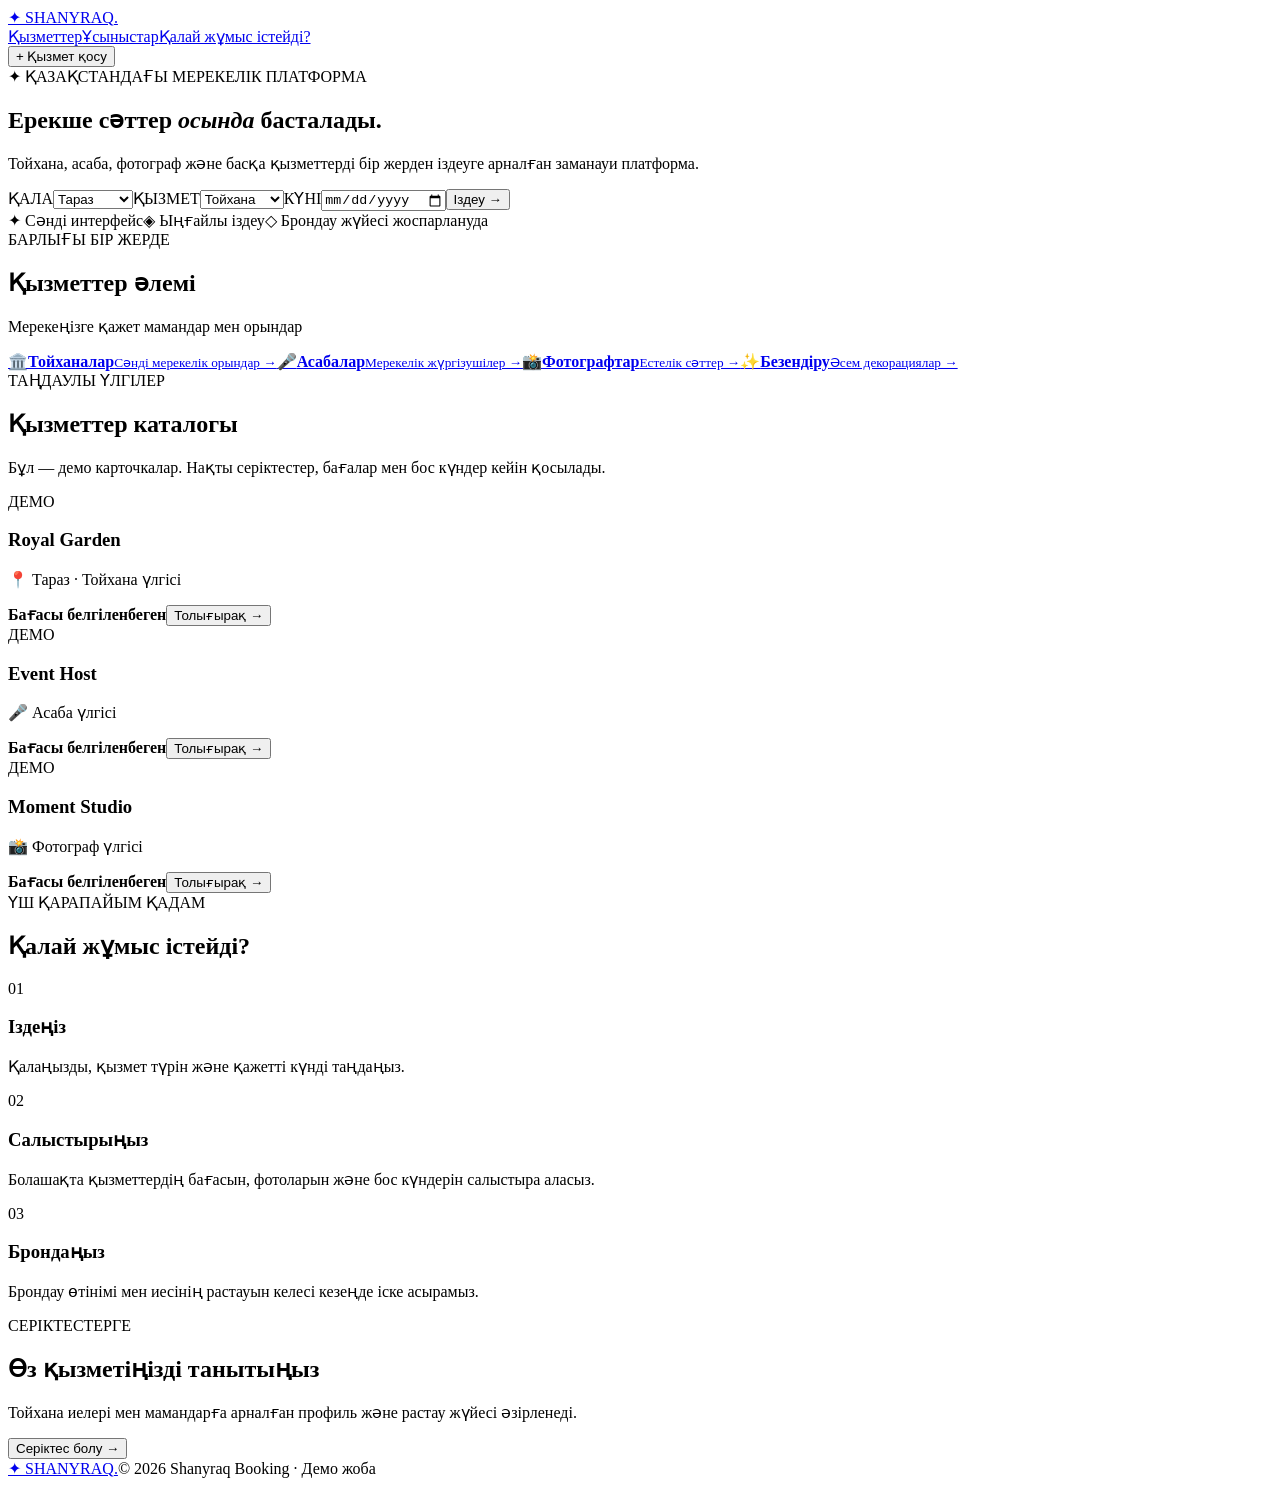
==== index.html @ 1ce8c76e "Create index.html for Shanyraq Booking platform Initial HTML structure for Shanyraq Booking platform" ====
<!DOCTYPE html>
<html lang="kk">
<head>
<meta charset="UTF-8"><meta name="viewport" content="width=device-width,initial-scale=1">
<meta name="description" content="Shanyraq Booking — тойханалар мен мерекелік қызметтер платформасының демо нұсқасы">
<title>Shanyraq Booking — Ерекше сәттер осында</title>
<link rel="stylesheet" href="style.css">
</head>
<body>
<header><div class="wrap nav"><a class="brand" href="#home">✦ SHANYRAQ<span>.</span></a><nav><a href="#categories">Қызметтер</a><a href="#listings">Ұсыныстар</a><a href="#how">Қалай жұмыс істейді?</a></nav><button class="btn btn-gold" id="partnerTop">+ Қызмет қосу</button></div></header>
<main>
<section class="hero" id="home"><div class="wrap hero-inner"><div class="eyebrow">✦ ҚАЗАҚСТАНДАҒЫ МЕРЕКЕЛІК ПЛАТФОРМА</div><h1>Ерекше сәттер <em>осында</em> басталады.</h1><p>Тойхана, асаба, фотограф және басқа қызметтерді бір жерден іздеуге арналған заманауи платформа.</p><form id="searchForm" class="search"><label>ҚАЛА<select id="city"><option>Тараз</option><option>Алматы</option><option>Астана</option><option>Шымкент</option></select></label><label>ҚЫЗМЕТ<select id="type"><option>Тойхана</option><option>Асаба</option><option>Фотограф</option><option>Безендіру</option></select></label><label>КҮНІ<input id="date" type="date" required></label><button class="btn btn-gold" type="submit">Іздеу →</button></form><div id="searchResult" class="notice" role="status" aria-live="polite" hidden></div><div class="hero-meta"><span>✦ Сәнді интерфейс</span><span>◈ Ыңғайлы іздеу</span><span>◇ Брондау жүйесі жоспарлануда</span></div></div></section>
<section class="section wrap" id="categories"><div class="eyebrow dark">БАРЛЫҒЫ БІР ЖЕРДЕ</div><h2>Қызметтер әлемі</h2><p class="sub">Мерекеңізге қажет мамандар мен орындар</p><div class="categories"><a class="category cat1" href="#listings"><span>🏛️<strong>Тойханалар</strong><small>Сәнді мерекелік орындар →</small></span></a><a class="category cat2" href="#listings"><span>🎤<strong>Асабалар</strong><small>Мерекелік жүргізушілер →</small></span></a><a class="category cat3" href="#listings"><span>📸<strong>Фотографтар</strong><small>Естелік сәттер →</small></span></a><a class="category cat4" href="#listings"><span>✨<strong>Безендіру</strong><small>Әсем декорациялар →</small></span></a></div></section>
<section class="section dark-section" id="listings"><div class="wrap"><div class="eyebrow">ТАҢДАУЛЫ ҮЛГІЛЕР</div><h2>Қызметтер каталогы</h2><p class="sub light">Бұл — демо карточкалар. Нақты серіктестер, бағалар мен бос күндер кейін қосылады.</p><div class="cards"><article class="card"><div class="card-photo photo1"><span class="tag">ДЕМО</span></div><div class="card-body"><h3>Royal Garden</h3><p>📍 Тараз · Тойхана үлгісі</p><div class="card-bottom"><b>Бағасы белгіленбеген</b><button class="btn btn-dark demo">Толығырақ →</button></div></div></article><article class="card"><div class="card-photo photo2"><span class="tag">ДЕМО</span></div><div class="card-body"><h3>Event Host</h3><p>🎤 Асаба үлгісі</p><div class="card-bottom"><b>Бағасы белгіленбеген</b><button class="btn btn-dark demo">Толығырақ →</button></div></div></article><article class="card"><div class="card-photo photo3"><span class="tag">ДЕМО</span></div><div class="card-body"><h3>Moment Studio</h3><p>📸 Фотограф үлгісі</p><div class="card-bottom"><b>Бағасы белгіленбеген</b><button class="btn btn-dark demo">Толығырақ →</button></div></div></article></div></div></section>
<section class="section wrap" id="how"><div class="eyebrow dark">ҮШ ҚАРАПАЙЫМ ҚАДАМ</div><h2>Қалай жұмыс істейді?</h2><div class="steps"><article><span>01</span><h3>Іздеңіз</h3><p>Қалаңызды, қызмет түрін және қажетті күнді таңдаңыз.</p></article><article><span>02</span><h3>Салыстырыңыз</h3><p>Болашақта қызметтердің бағасын, фотоларын және бос күндерін салыстыра аласыз.</p></article><article><span>03</span><h3>Брондаңыз</h3><p>Брондау өтінімі мен иесінің растауын келесі кезеңде іске асырамыз.</p></article></div></section>
<section class="wrap section"><div class="cta"><div><div class="eyebrow">СЕРІКТЕСТЕРГЕ</div><h2>Өз қызметіңізді танытыңыз</h2><p>Тойхана иелері мен мамандарға арналған профиль және растау жүйесі әзірленеді.</p></div><button class="btn btn-gold" id="partnerBottom">Серіктес болу →</button></div></section>
</main><footer><div class="wrap foot"><a class="brand" href="#home">✦ SHANYRAQ<span>.</span></a><span>© 2026 Shanyraq Booking · Демо жоба</span></div></footer>
<script src="script.js"></script>
</body></html>
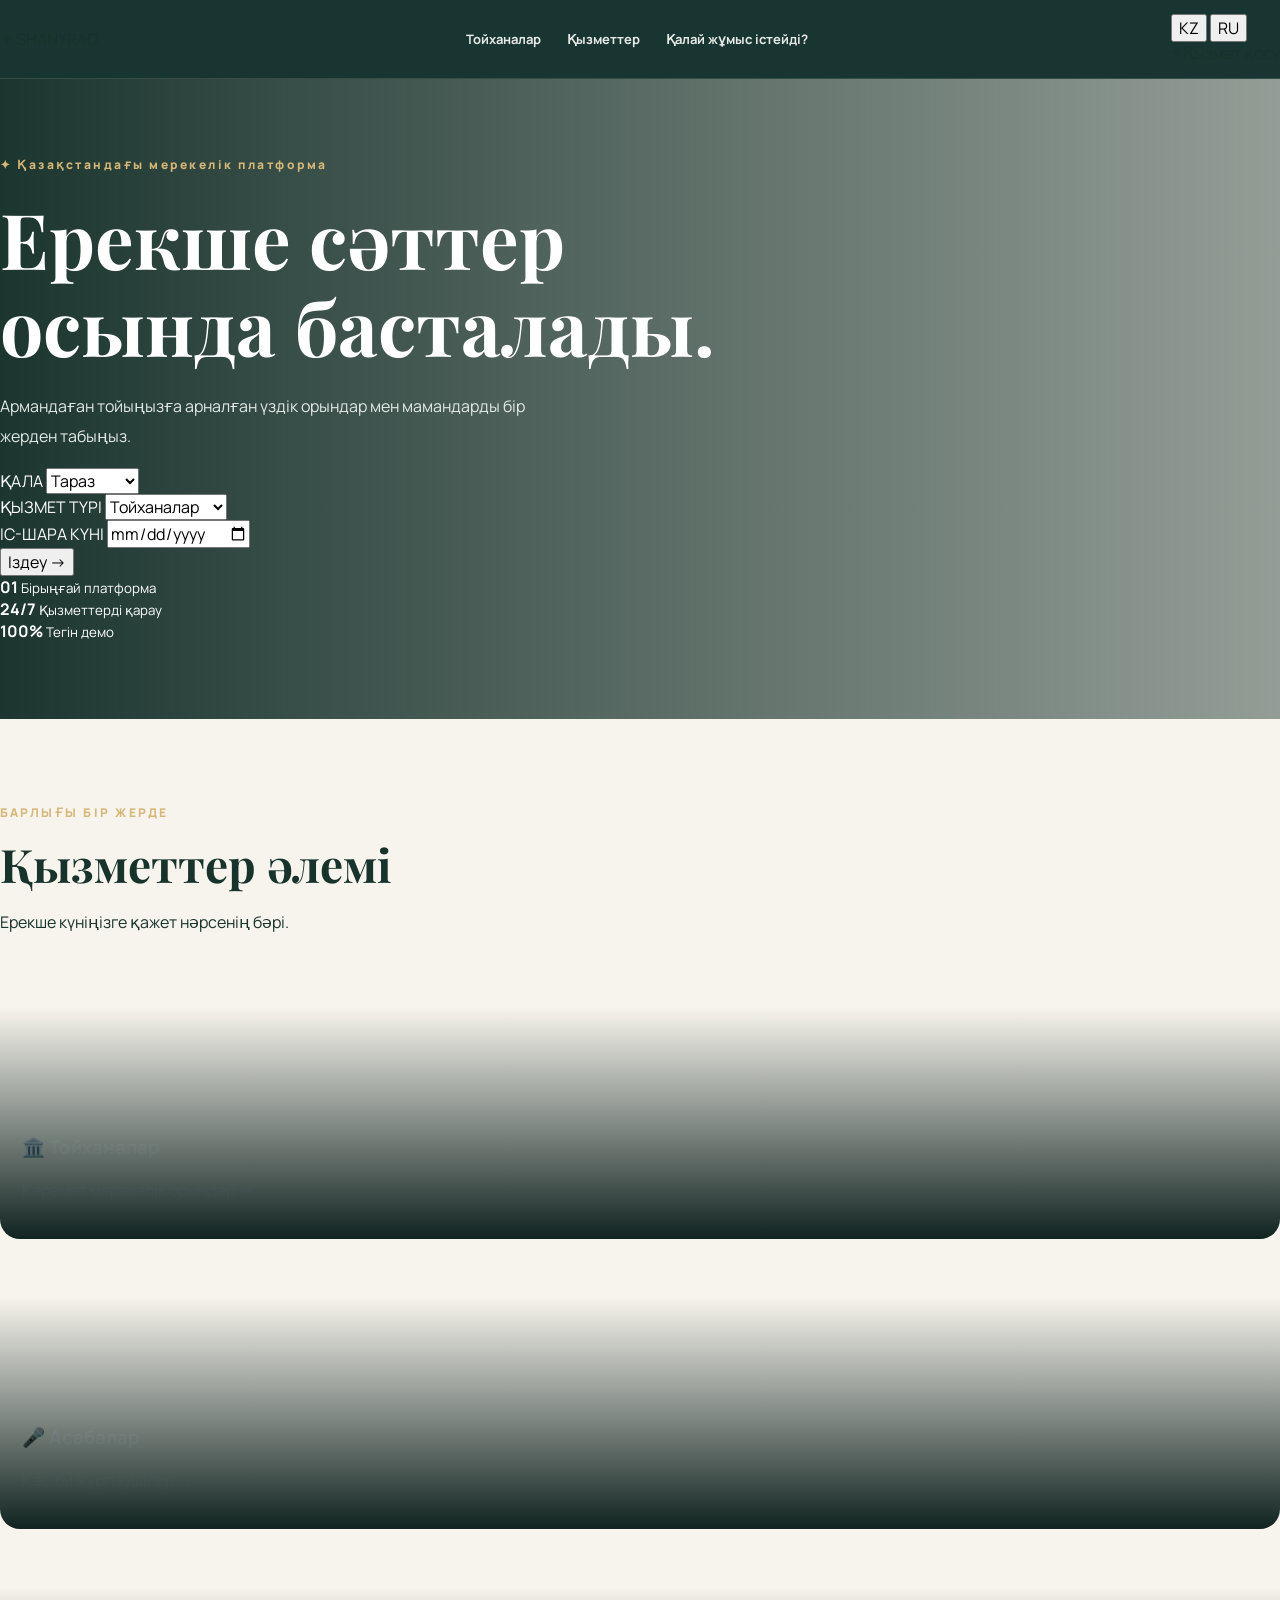
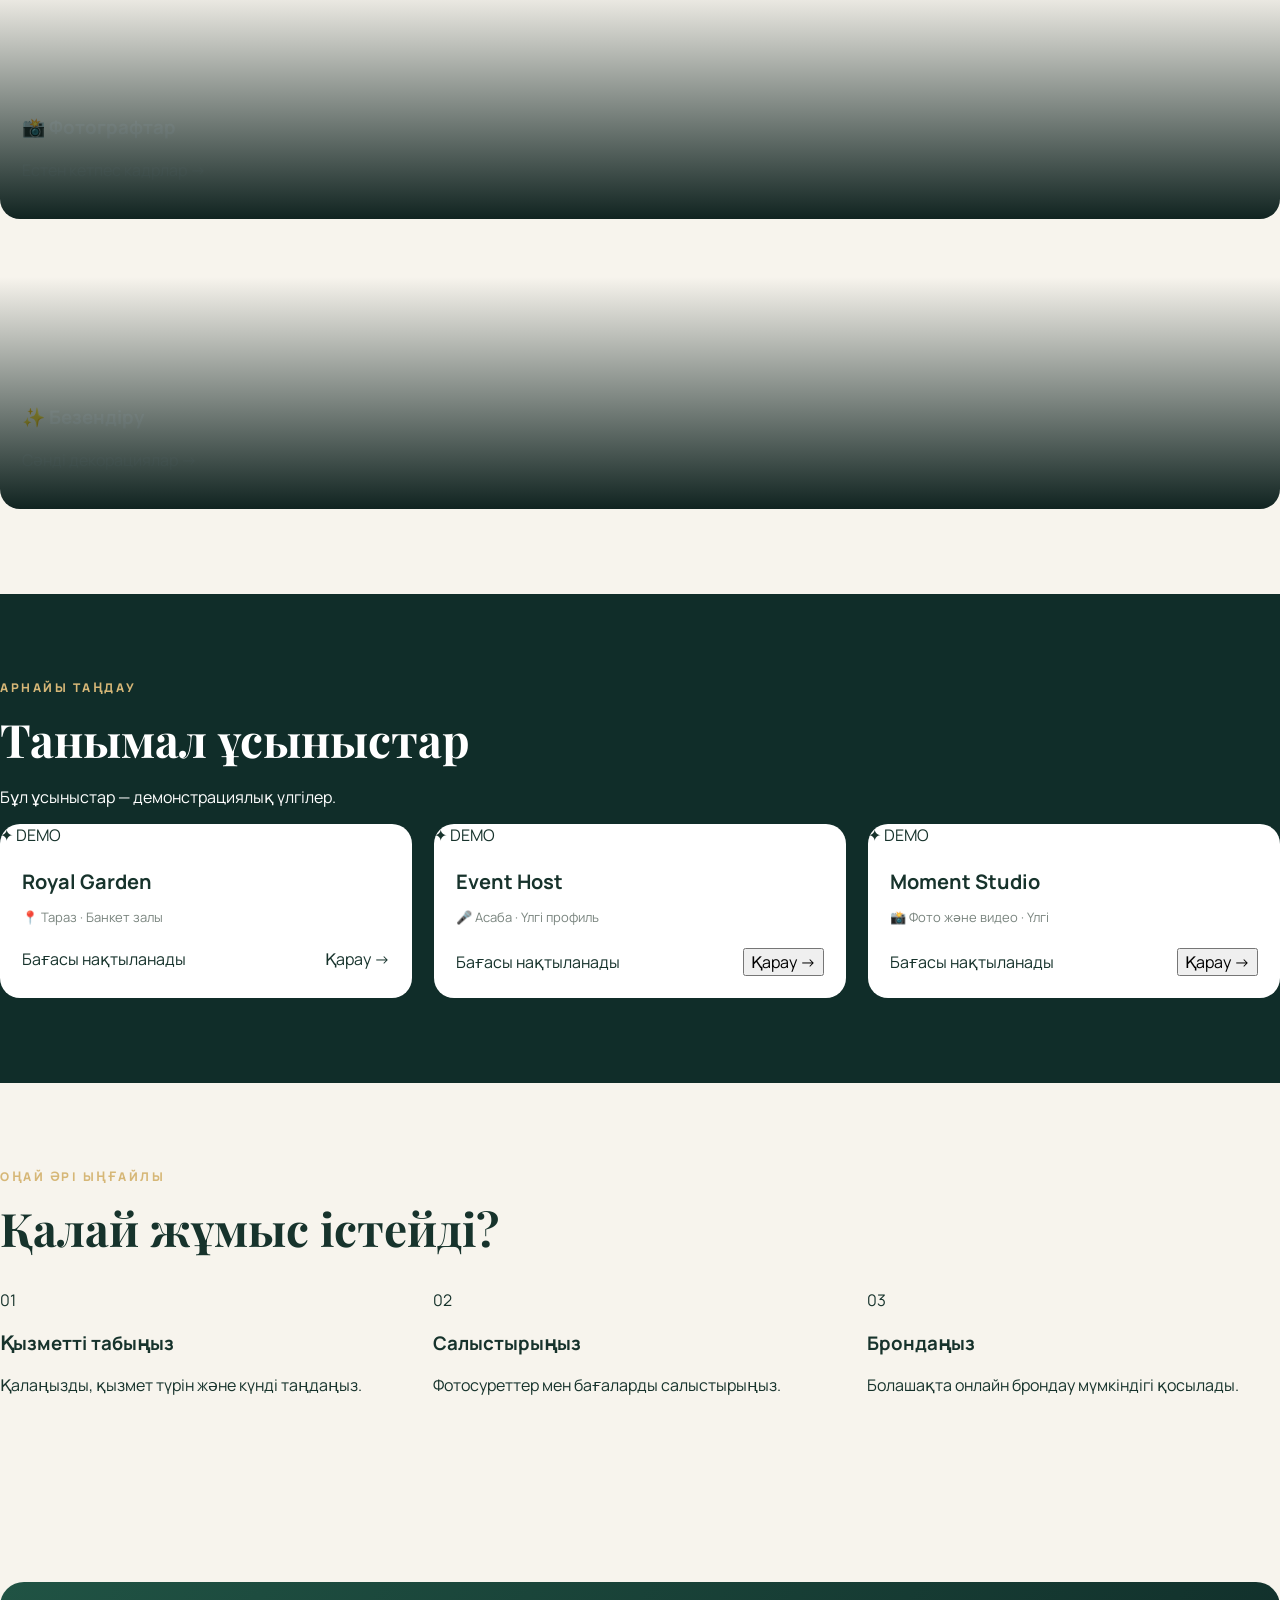
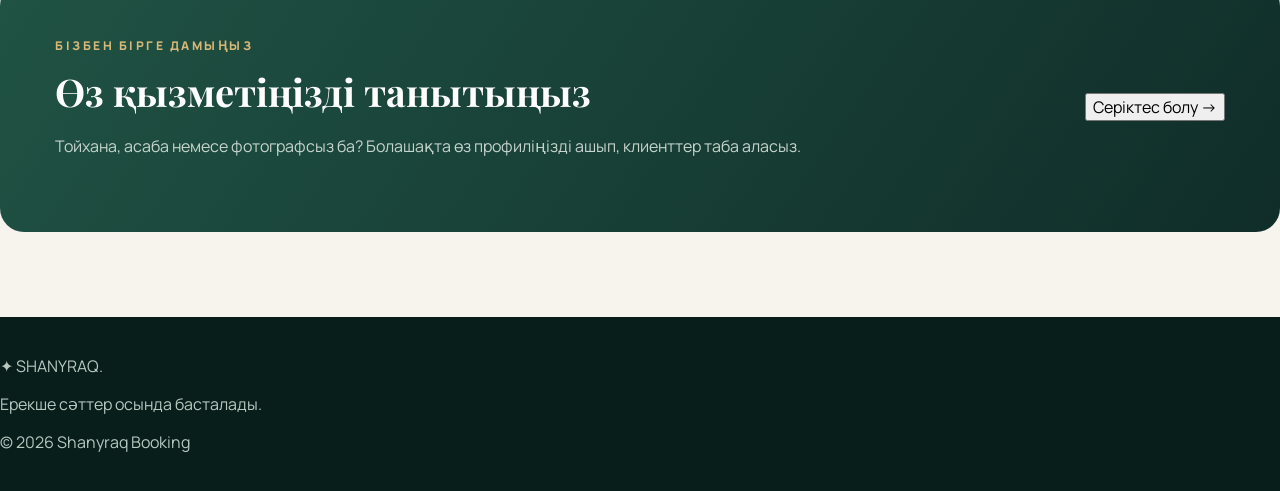
==== commit de67b662: "Revise index.html for improved layout and content Updated the HTML structure and content for the Sha" ====
--- a/index.html
+++ b/index.html
@@ -1,19 +1,381 @@
+
 <!DOCTYPE html>
 <html lang="kk">
 <head>
-<meta charset="UTF-8"><meta name="viewport" content="width=device-width,initial-scale=1">
-<meta name="description" content="Shanyraq Booking — тойханалар мен мерекелік қызметтер платформасының демо нұсқасы">
-<title>Shanyraq Booking — Ерекше сәттер осында</title>
-<link rel="stylesheet" href="style.css">
+  <meta charset="UTF-8">
+  <meta name="viewport"
+        content="width=device-width, initial-scale=1.0">
+
+  <title>Shanyraq Booking — Premium Events</title>
+
+  <link rel="preconnect"
+        href="https://fonts.googleapis.com">
+
+  <link href="https://fonts.googleapis.com/css2?family=Manrope:wght@400;500;600;700;800&family=Playfair+Display:wght@500;600;700&display=swap"
+        rel="stylesheet">
+
+  <link rel="stylesheet" href="style.css">
 </head>
+
 <body>
-<header><div class="wrap nav"><a class="brand" href="#home">✦ SHANYRAQ<span>.</span></a><nav><a href="#categories">Қызметтер</a><a href="#listings">Ұсыныстар</a><a href="#how">Қалай жұмыс істейді?</a></nav><button class="btn btn-gold" id="partnerTop">+ Қызмет қосу</button></div></header>
+
+<header class="header">
+  <div class="container nav">
+
+    <a href="index.html" class="logo">
+      ✦ SHANYRAQ<span>.</span>
+    </a>
+
+    <nav class="navigation">
+      <a href="venues.html" data-i18n="navVenues">
+        Тойханалар
+      </a>
+      <a href="#services" data-i18n="navServices">
+        Қызметтер
+      </a>
+      <a href="#how" data-i18n="navHow">
+        Қалай жұмыс істейді?
+      </a>
+    </nav>
+
+    <div class="nav-actions">
+      <div class="language-switch">
+        <button id="langKk" class="lang active"
+                type="button">KZ</button>
+        <button id="langRu" class="lang"
+                type="button">RU</button>
+      </div>
+
+      <a href="#partner" class="partner-btn"
+         data-i18n="addService">
+        + Қызмет қосу
+      </a>
+    </div>
+
+  </div>
+</header>
+
 <main>
-<section class="hero" id="home"><div class="wrap hero-inner"><div class="eyebrow">✦ ҚАЗАҚСТАНДАҒЫ МЕРЕКЕЛІК ПЛАТФОРМА</div><h1>Ерекше сәттер <em>осында</em> басталады.</h1><p>Тойхана, асаба, фотограф және басқа қызметтерді бір жерден іздеуге арналған заманауи платформа.</p><form id="searchForm" class="search"><label>ҚАЛА<select id="city"><option>Тараз</option><option>Алматы</option><option>Астана</option><option>Шымкент</option></select></label><label>ҚЫЗМЕТ<select id="type"><option>Тойхана</option><option>Асаба</option><option>Фотограф</option><option>Безендіру</option></select></label><label>КҮНІ<input id="date" type="date" required></label><button class="btn btn-gold" type="submit">Іздеу →</button></form><div id="searchResult" class="notice" role="status" aria-live="polite" hidden></div><div class="hero-meta"><span>✦ Сәнді интерфейс</span><span>◈ Ыңғайлы іздеу</span><span>◇ Брондау жүйесі жоспарлануда</span></div></div></section>
-<section class="section wrap" id="categories"><div class="eyebrow dark">БАРЛЫҒЫ БІР ЖЕРДЕ</div><h2>Қызметтер әлемі</h2><p class="sub">Мерекеңізге қажет мамандар мен орындар</p><div class="categories"><a class="category cat1" href="#listings"><span>🏛️<strong>Тойханалар</strong><small>Сәнді мерекелік орындар →</small></span></a><a class="category cat2" href="#listings"><span>🎤<strong>Асабалар</strong><small>Мерекелік жүргізушілер →</small></span></a><a class="category cat3" href="#listings"><span>📸<strong>Фотографтар</strong><small>Естелік сәттер →</small></span></a><a class="category cat4" href="#listings"><span>✨<strong>Безендіру</strong><small>Әсем декорациялар →</small></span></a></div></section>
-<section class="section dark-section" id="listings"><div class="wrap"><div class="eyebrow">ТАҢДАУЛЫ ҮЛГІЛЕР</div><h2>Қызметтер каталогы</h2><p class="sub light">Бұл — демо карточкалар. Нақты серіктестер, бағалар мен бос күндер кейін қосылады.</p><div class="cards"><article class="card"><div class="card-photo photo1"><span class="tag">ДЕМО</span></div><div class="card-body"><h3>Royal Garden</h3><p>📍 Тараз · Тойхана үлгісі</p><div class="card-bottom"><b>Бағасы белгіленбеген</b><button class="btn btn-dark demo">Толығырақ →</button></div></div></article><article class="card"><div class="card-photo photo2"><span class="tag">ДЕМО</span></div><div class="card-body"><h3>Event Host</h3><p>🎤 Асаба үлгісі</p><div class="card-bottom"><b>Бағасы белгіленбеген</b><button class="btn btn-dark demo">Толығырақ →</button></div></div></article><article class="card"><div class="card-photo photo3"><span class="tag">ДЕМО</span></div><div class="card-body"><h3>Moment Studio</h3><p>📸 Фотограф үлгісі</p><div class="card-bottom"><b>Бағасы белгіленбеген</b><button class="btn btn-dark demo">Толығырақ →</button></div></div></article></div></div></section>
-<section class="section wrap" id="how"><div class="eyebrow dark">ҮШ ҚАРАПАЙЫМ ҚАДАМ</div><h2>Қалай жұмыс істейді?</h2><div class="steps"><article><span>01</span><h3>Іздеңіз</h3><p>Қалаңызды, қызмет түрін және қажетті күнді таңдаңыз.</p></article><article><span>02</span><h3>Салыстырыңыз</h3><p>Болашақта қызметтердің бағасын, фотоларын және бос күндерін салыстыра аласыз.</p></article><article><span>03</span><h3>Брондаңыз</h3><p>Брондау өтінімі мен иесінің растауын келесі кезеңде іске асырамыз.</p></article></div></section>
-<section class="wrap section"><div class="cta"><div><div class="eyebrow">СЕРІКТЕСТЕРГЕ</div><h2>Өз қызметіңізді танытыңыз</h2><p>Тойхана иелері мен мамандарға арналған профиль және растау жүйесі әзірленеді.</p></div><button class="btn btn-gold" id="partnerBottom">Серіктес болу →</button></div></section>
-</main><footer><div class="wrap foot"><a class="brand" href="#home">✦ SHANYRAQ<span>.</span></a><span>© 2026 Shanyraq Booking · Демо жоба</span></div></footer>
+
+<section class="hero">
+  <div class="container hero-content">
+
+    <div class="eyebrow" data-i18n="eyebrow">
+      ✦ Қазақстандағы мерекелік платформа
+    </div>
+
+    <h1 data-i18n="heroTitle">
+      Ерекше сәттер осында басталады.
+    </h1>
+
+    <p data-i18n="heroText">
+      Армандаған тойыңызға арналған
+      үздік орындар мен мамандарды
+      бір жерден табыңыз.
+    </p>
+
+    <form id="searchForm" class="search-box">
+
+      <div class="search-field">
+        <label data-i18n="cityLabel">ҚАЛА</label>
+        <select id="city">
+          <option value="Тараз">Тараз</option>
+          <option value="Алматы">Алматы</option>
+          <option value="Астана">Астана</option>
+          <option value="Шымкент">Шымкент</option>
+        </select>
+      </div>
+
+      <div class="search-field">
+        <label data-i18n="serviceLabel">
+          ҚЫЗМЕТ ТҮРІ
+        </label>
+        <select id="service">
+          <option value="venues" data-i18n="venues">
+            Тойханалар
+          </option>
+          <option value="hosts" data-i18n="hosts">
+            Асабалар
+          </option>
+          <option value="photo" data-i18n="photo">
+            Фотографтар
+          </option>
+          <option value="decor" data-i18n="decor">
+            Безендіру
+          </option>
+        </select>
+      </div>
+
+      <div class="search-field">
+        <label data-i18n="dateLabel">
+          ІС-ШАРА КҮНІ
+        </label>
+        <input id="date" type="date">
+      </div>
+
+      <button class="gold-btn" type="submit"
+              data-i18n="search">
+        Іздеу →
+      </button>
+
+    </form>
+
+    <div class="stats">
+      <div class="stat">
+        <strong>01</strong>
+        <small data-i18n="statOne">
+          Бірыңғай платформа
+        </small>
+      </div>
+
+      <div class="stat">
+        <strong>24/7</strong>
+        <small data-i18n="statTwo">
+          Қызметтерді қарау
+        </small>
+      </div>
+
+      <div class="stat">
+        <strong>100%</strong>
+        <small data-i18n="statThree">
+          Тегін демо
+        </small>
+      </div>
+    </div>
+
+  </div>
+</section>
+
+<section class="section" id="services">
+  <div class="container">
+
+    <div class="eyebrow" data-i18n="allInOne">
+      БАРЛЫҒЫ БІР ЖЕРДЕ
+    </div>
+
+    <h2 data-i18n="servicesTitle">
+      Қызметтер әлемі
+    </h2>
+
+    <p class="muted" data-i18n="servicesText">
+      Ерекше күніңізге қажет нәрсенің бәрі.
+    </p>
+
+    <div class="category-grid">
+
+      <a href="venues.html" class="category cat1">
+        <div class="category-content">
+          <h3 data-i18n="venues">🏛️ Тойханалар</h3>
+          <p data-i18n="venuesDesc">
+            Керемет мерекелік орындар →
+          </p>
+        </div>
+      </a>
+
+      <a href="#popular" class="category cat2">
+        <div class="category-content">
+          <h3 data-i18n="hosts">🎤 Асабалар</h3>
+          <p data-i18n="hostsDesc">
+            Кәсіби жүргізушілер →
+          </p>
+        </div>
+      </a>
+
+      <a href="#popular" class="category cat3">
+        <div class="category-content">
+          <h3 data-i18n="photo">📸 Фотографтар</h3>
+          <p data-i18n="photoDesc">
+            Естен кетпес кадрлар →
+          </p>
+        </div>
+      </a>
+
+      <a href="#popular" class="category cat4">
+        <div class="category-content">
+          <h3 data-i18n="decor">✨ Безендіру</h3>
+          <p data-i18n="decorDesc">
+            Сәнді декорациялар →
+          </p>
+        </div>
+      </a>
+
+    </div>
+  </div>
+</section>
+
+<section class="section dark-section" id="popular">
+  <div class="container">
+
+    <div class="eyebrow" data-i18n="special">
+      АРНАЙЫ ТАҢДАУ
+    </div>
+
+    <h2 data-i18n="popularTitle">
+      Танымал ұсыныстар
+    </h2>
+
+    <p class="muted" data-i18n="demoNote">
+      Бұл ұсыныстар — демонстрациялық үлгілер.
+    </p>
+
+    <div class="cards">
+
+      <article class="card">
+        <div class="card-image image-one">
+          <span class="demo-tag">✦ DEMO</span>
+        </div>
+        <div class="card-body">
+          <h3>Royal Garden</h3>
+          <p>📍 Тараз · Банкет залы</p>
+          <div class="card-bottom">
+            <span class="price" data-i18n="pricePending">
+              Бағасы нақтыланады
+            </span>
+            <a href="venues.html" class="small-btn"
+               data-i18n="view">
+              Қарау →
+            </a>
+          </div>
+        </div>
+      </article>
+
+      <article class="card">
+        <div class="card-image image-two">
+          <span class="demo-tag">✦ DEMO</span>
+        </div>
+        <div class="card-body">
+          <h3>Event Host</h3>
+          <p data-i18n="hostProfile">
+            🎤 Асаба · Үлгі профиль
+          </p>
+          <div class="card-bottom">
+            <span class="price" data-i18n="pricePending">
+              Бағасы нақтыланады
+            </span>
+            <button class="small-btn demo-btn"
+                    data-i18n="view">
+              Қарау →
+            </button>
+          </div>
+        </div>
+      </article>
+
+      <article class="card">
+        <div class="card-image image-three">
+          <span class="demo-tag">✦ DEMO</span>
+        </div>
+        <div class="card-body">
+          <h3>Moment Studio</h3>
+          <p data-i18n="photoProfile">
+            📸 Фото және видео · Үлгі
+          </p>
+          <div class="card-bottom">
+            <span class="price" data-i18n="pricePending">
+              Бағасы нақтыланады
+            </span>
+            <button class="small-btn demo-btn"
+                    data-i18n="view">
+              Қарау →
+            </button>
+          </div>
+        </div>
+      </article>
+
+    </div>
+  </div>
+</section>
+
+<section class="section" id="how">
+  <div class="container">
+
+    <div class="eyebrow" data-i18n="easy">
+      ОҢАЙ ӘРІ ЫҢҒАЙЛЫ
+    </div>
+
+    <h2 data-i18n="howTitle">
+      Қалай жұмыс істейді?
+    </h2>
+
+    <div class="steps">
+
+      <div class="step">
+        <div class="step-number">01</div>
+        <h3 data-i18n="stepOneTitle">
+          Қызметті табыңыз
+        </h3>
+        <p class="muted" data-i18n="stepOneText">
+          Қалаңызды, қызмет түрін және күнді таңдаңыз.
+        </p>
+      </div>
+
+      <div class="step">
+        <div class="step-number">02</div>
+        <h3 data-i18n="stepTwoTitle">
+          Салыстырыңыз
+        </h3>
+        <p class="muted" data-i18n="stepTwoText">
+          Фотосуреттер мен бағаларды салыстырыңыз.
+        </p>
+      </div>
+
+      <div class="step">
+        <div class="step-number">03</div>
+        <h3 data-i18n="stepThreeTitle">
+          Брондаңыз
+        </h3>
+        <p class="muted" data-i18n="stepThreeText">
+          Болашақта онлайн брондау мүмкіндігі қосылады.
+        </p>
+      </div>
+
+    </div>
+  </div>
+</section>
+
+<section class="section" id="partner">
+  <div class="container">
+    <div class="cta">
+
+      <div>
+        <div class="eyebrow" data-i18n="partnerEyebrow">
+          БІЗБЕН БІРГЕ ДАМЫҢЫЗ
+        </div>
+
+        <h2 data-i18n="partnerTitle">
+          Өз қызметіңізді танытыңыз
+        </h2>
+
+        <p data-i18n="partnerText">
+          Тойхана, асаба немесе фотографсыз ба?
+          Болашақта өз профиліңізді ашып,
+          клиенттер таба аласыз.
+        </p>
+      </div>
+
+      <button class="gold-btn" id="partnerButton"
+              data-i18n="partnerButton">
+        Серіктес болу →
+      </button>
+
+    </div>
+  </div>
+</section>
+
+</main>
+
+<footer>
+  <div class="container footer-row">
+    <div>
+      <div class="logo">✦ SHANYRAQ<span>.</span></div>
+      <p data-i18n="footerText">
+        Ерекше сәттер осында басталады.
+      </p>
+    </div>
+
+    <div>© 2026 Shanyraq Booking</div>
+  </div>
+</footer>
+
 <script src="script.js"></script>
-</body></html>
+</body>
+</html>
--- a/style.css
+++ b/style.css
@@ -0,0 +1,2 @@
+@import url('https://fonts.googleapis.com/css2?family=Manrope:wght@400;500;600;700;800&family=Playfair+Display:wght@500;600;700&display=swap');
+:root{--forest:#102d29;--gold:#d6b777;--cream:#f7f4ed;--ink:#17332c}*{box-sizing:border-box}html{scroll-behavior:smooth}body{margin:0;background:var(--cream);color:var(--ink);font-family:Manrope,Arial,sans-serif}button,input,select{font:inherit}button{cursor:pointer}a{color:inherit;text-decoration:none}.wrap{width:min(1180px,92%);margin:auto}header{position:sticky;top:0;z-index:5;background:#102d29f5;border-bottom:1px solid #ffffff1e;backdrop-filter:blur(12px)}.nav{min-height:78px;display:flex;justify-content:space-between;align-items:center;gap:20px}.brand{font:700 25px 'Playfair Display',Georgia,serif;color:#fff;white-space:nowrap}.brand span{color:var(--gold)}nav{display:flex;gap:26px;color:#e7e9e5;font-size:13px;font-weight:700}nav a:hover{color:var(--gold)}.btn{border:0;border-radius:12px;padding:14px 19px;font-weight:800;transition:transform .2s,background .2s}.btn:hover{transform:translateY(-2px)}.btn-gold{background:var(--gold);color:var(--forest)}.btn-gold:hover{background:#f0d498}.btn-dark{background:var(--forest);color:white;font-size:12px}.hero{color:white;min-height:640px;display:flex;align-items:center;background:linear-gradient(90deg,#09251feb,#09251f9c 60%,#09251f6b),url('https://images.unsplash.com/photo-1519167758481-83f550bb49b3?auto=format&fit=crop&w=1800&q=85') center/cover}.hero-inner{padding:90px 0}.eyebrow{font-size:12px;font-weight:800;letter-spacing:2.5px;color:var(--gold)}.eyebrow.dark{color:#8f7239}h1,h2{font-family:'Playfair Display',Georgia,serif}h1{font-size:clamp(42px,6vw,78px);line-height:1.13;max-width:800px;margin:22px 0}h1 em{font-style:normal;color:#e7c989}.hero p{max-width:570px;color:#e2e8e4;line-height:1.9}.search{display:grid;grid-template-columns:1fr 1fr 1fr auto;gap:8px;background:white;padding:12px;border-radius:18px;max-width:1000px;margin-top:35px;box-shadow:0 25px 65px #0004}.search label{color:#7a857f;font-size:11px;font-weight:800;padding:7px 13px;display:block}.search select,.search input{display:block;margin-top:8px;border:0;outline:0;width:100%;background:transparent;color:var(--ink);font-size:14px;font-weight:700}.notice{margin-top:15px;padding:15px;background:#e8c989;color:var(--forest);border-radius:10px;max-width:750px}.hero-meta{display:flex;gap:30px;flex-wrap:wrap;margin-top:32px;color:#e4d6b5;font-size:12px}.section{padding-top:85px;padding-bottom:85px}h2{font-size:clamp(32px,4vw,46px);margin:12px 0}.sub{color:#718078;line-height:1.7;font-size:14px;margin-bottom:32px}.categories{display:grid;grid-template-columns:repeat(4,1fr);gap:18px}.category{min-height:290px;position:relative;display:flex;align-items:end;padding:22px;border-radius:20px;overflow:hidden;color:white;background-position:center;background-size:cover;transition:transform .25s}.category:hover,.card:hover{transform:translateY(-7px)}.category:before{content:'';position:absolute;inset:0;background:linear-gradient(0deg,#071b18f5,transparent 80%)}.category span{position:relative}.category strong,.category small{display:block}.category strong{font-size:21px;margin:9px 0}.category small{color:#e4e7e3}.cat1,.photo1{background-image:url('https://images.unsplash.com/photo-1519167758481-83f550bb49b3?auto=format&fit=crop&w=900&q=80')}.cat2,.photo2{background-image:url('https://images.unsplash.com/photo-1492684223066-81342ee5ff30?auto=format&fit=crop&w=900&q=80')}.cat3,.photo3{background-image:url('https://images.unsplash.com/photo-1516035069371-29a1b244cc32?auto=format&fit=crop&w=900&q=80')}.cat4{background-image:url('https://images.unsplash.com/photo-1519741497674-611481863552?auto=format&fit=crop&w=900&q=80')}.dark-section{background:var(--forest);color:white}.sub.light{color:#b6c9c0}.cards{display:grid;grid-template-columns:repeat(3,1fr);gap:22px}.card{background:white;color:var(--ink);border-radius:20px;overflow:hidden;transition:transform .25s}.card-photo{height:225px;background-size:cover;background-position:center;padding:15px}.tag{display:inline-block;background:white;color:var(--forest);border-radius:25px;padding:8px 13px;font-size:11px;font-weight:800}.card-body{padding:22px}.card-body h3{font-size:20px;margin:0 0 10px}.card-body p{font-size:13px;color:#7a857f}.card-bottom{display:flex;justify-content:space-between;align-items:center;gap:12px;margin-top:22px}.card-bottom b{font-size:12px}.steps{display:grid;grid-template-columns:repeat(3,1fr);gap:20px;margin-top:30px}.steps article{background:white;border-radius:18px;padding:30px}.steps article span{font:700 46px Georgia,serif;color:var(--gold)}.steps article p{color:#728078;line-height:1.7;font-size:14px}.cta{background:linear-gradient(125deg,#205344,#102d29);border-radius:24px;padding:55px;display:flex;justify-content:space-between;align-items:center;gap:25px;color:white}.cta h2{font-size:38px}.cta p{color:#c6d4cc;line-height:1.7}footer{background:#081e1b;padding:38px 0;color:#b8c8bf}.foot{display:flex;justify-content:space-between;align-items:center;gap:20px;font-size:13px}@media(max-width:900px){nav{display:none}.categories{grid-template-columns:repeat(2,1fr)}.cards{grid-template-columns:repeat(2,1fr)}.search{grid-template-columns:1fr 1fr}}@media(max-width:620px){.nav{min-height:70px}.brand{font-size:20px}.nav .btn{font-size:11px;padding:11px}.hero-inner{padding:65px 0}h1{font-size:43px}.search{grid-template-columns:1fr}.search .btn{width:100%}.categories,.cards,.steps{grid-template-columns:1fr}.category{min-height:240px}.section{padding-top:65px;padding-bottom:65px}.cta{display:block;padding:32px 24px}.cta h2{font-size:30px}.foot{display:block}.foot span{display:block;margin-top:15px}}
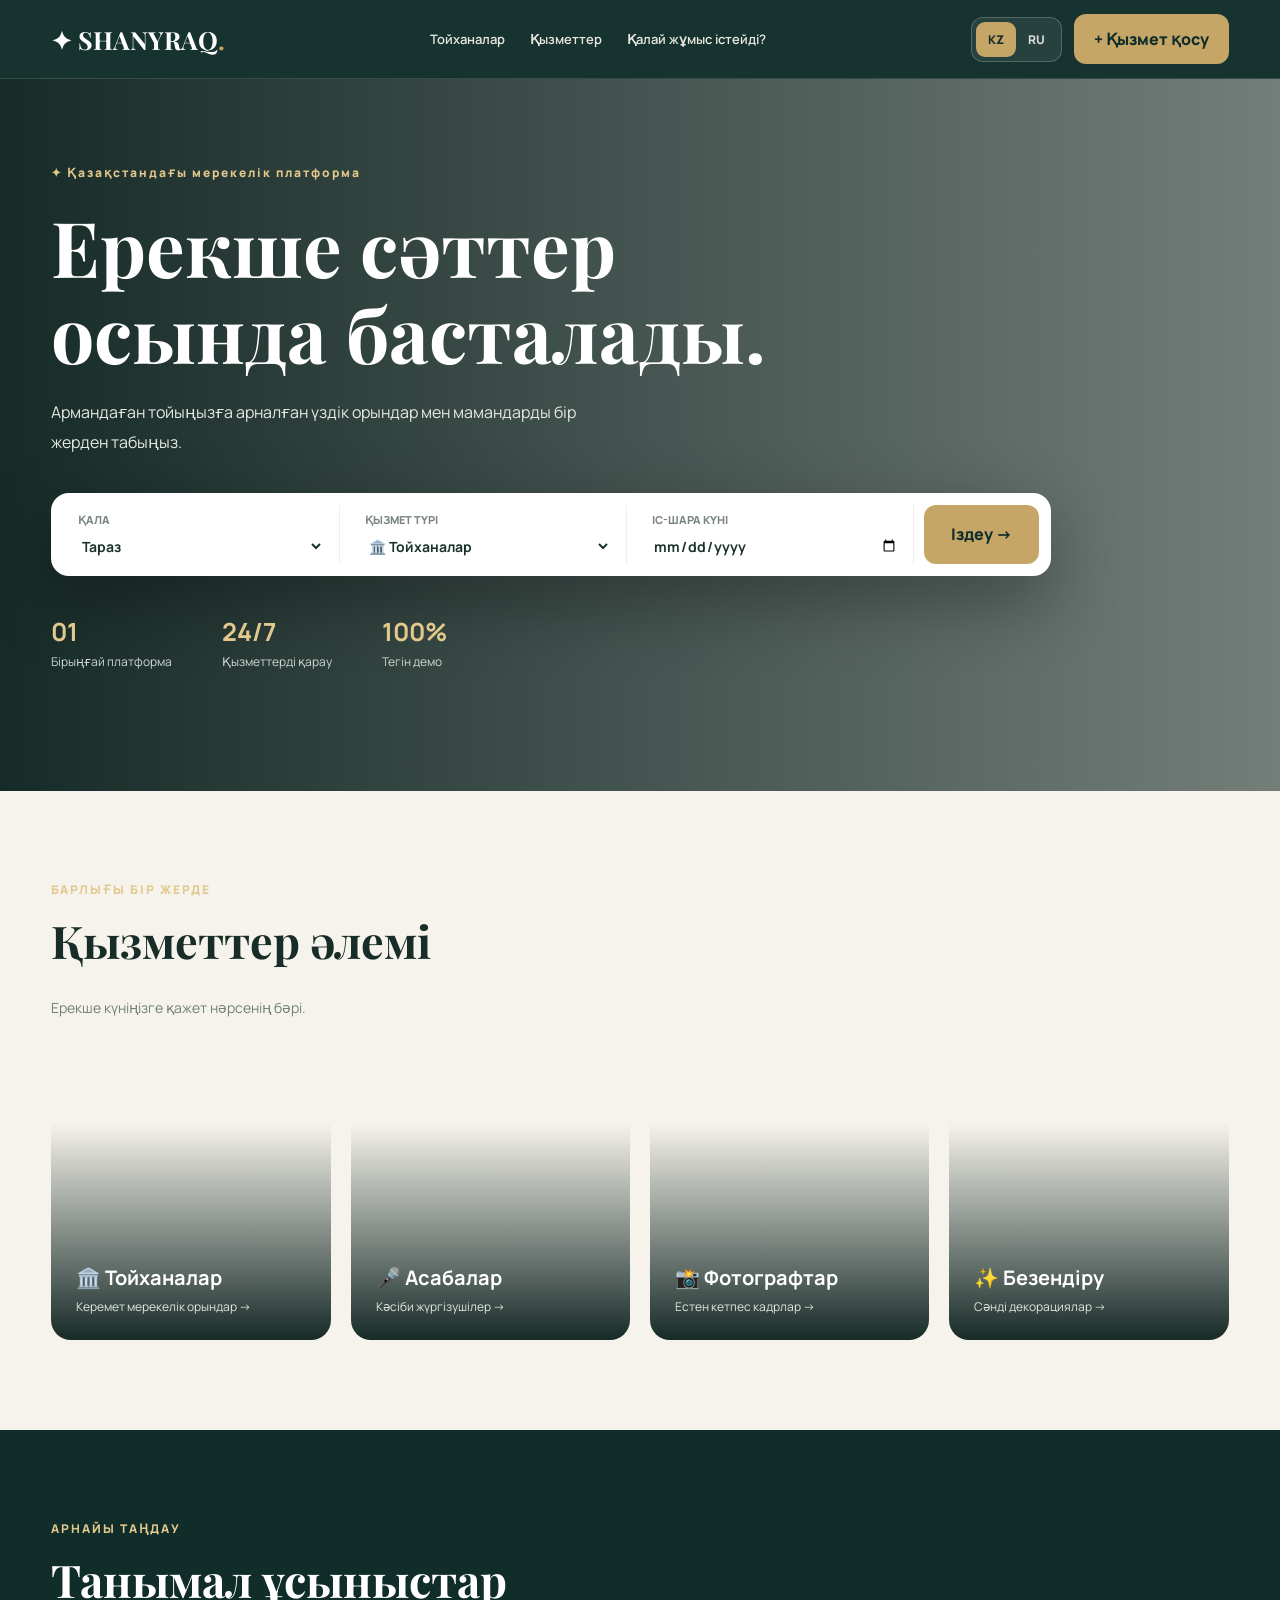
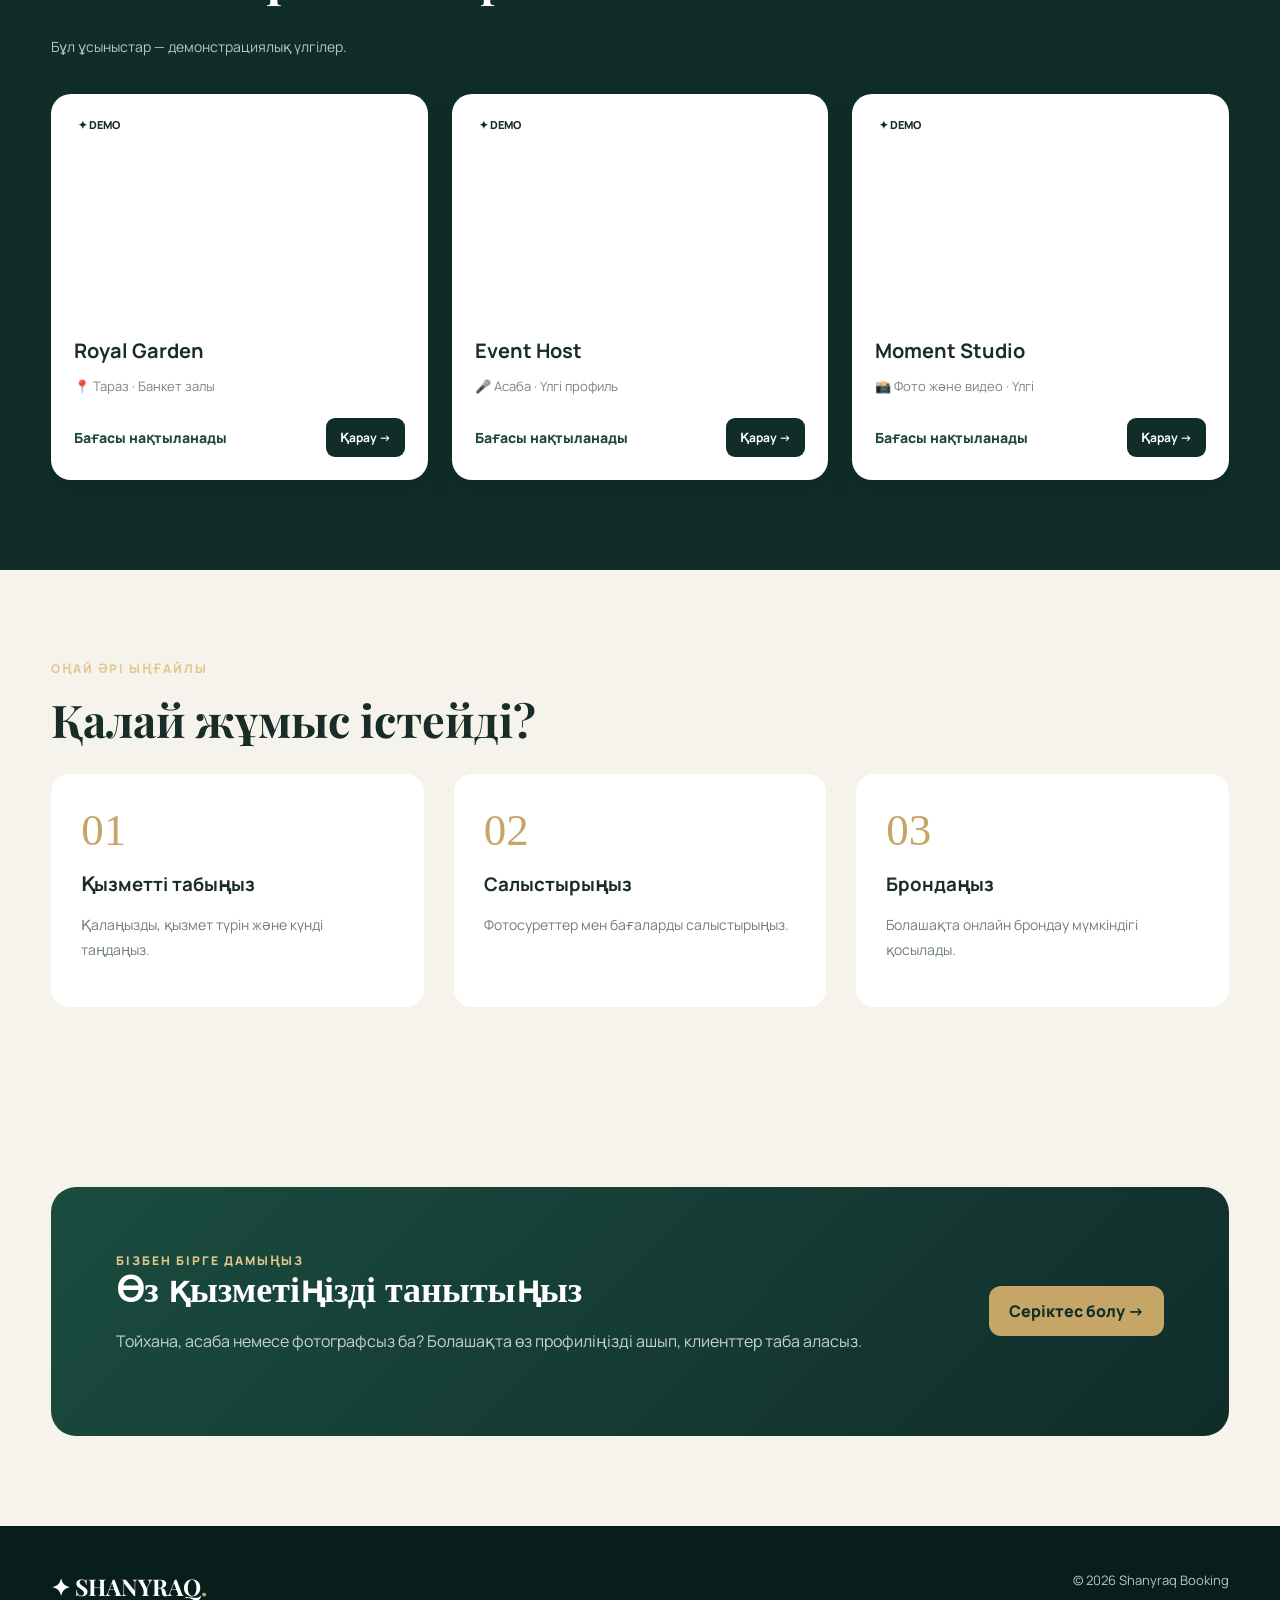
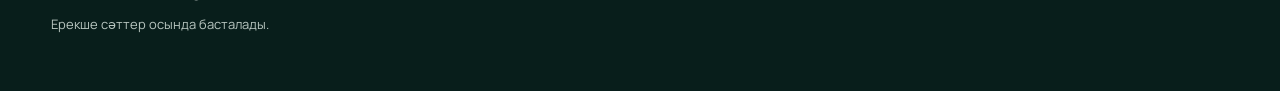
==== commit cc61a567: "Update stylesheet link with versioning" ====
--- a/index.html
+++ b/index.html
@@ -14,7 +14,9 @@
   <link href="https://fonts.googleapis.com/css2?family=Manrope:wght@400;500;600;700;800&family=Playfair+Display:wght@500;600;700&display=swap"
         rel="stylesheet">
 
-  <link rel="stylesheet" href="style.css">
+  
+<link rel="stylesheet" href="./style.css?v=3">
+
 </head>
 
 <body>
--- a/style.css
+++ b/style.css
@@ -1,2 +1,555 @@
-@import url('https://fonts.googleapis.com/css2?family=Manrope:wght@400;500;600;700;800&family=Playfair+Display:wght@500;600;700&display=swap');
-:root{--forest:#102d29;--gold:#d6b777;--cream:#f7f4ed;--ink:#17332c}*{box-sizing:border-box}html{scroll-behavior:smooth}body{margin:0;background:var(--cream);color:var(--ink);font-family:Manrope,Arial,sans-serif}button,input,select{font:inherit}button{cursor:pointer}a{color:inherit;text-decoration:none}.wrap{width:min(1180px,92%);margin:auto}header{position:sticky;top:0;z-index:5;background:#102d29f5;border-bottom:1px solid #ffffff1e;backdrop-filter:blur(12px)}.nav{min-height:78px;display:flex;justify-content:space-between;align-items:center;gap:20px}.brand{font:700 25px 'Playfair Display',Georgia,serif;color:#fff;white-space:nowrap}.brand span{color:var(--gold)}nav{display:flex;gap:26px;color:#e7e9e5;font-size:13px;font-weight:700}nav a:hover{color:var(--gold)}.btn{border:0;border-radius:12px;padding:14px 19px;font-weight:800;transition:transform .2s,background .2s}.btn:hover{transform:translateY(-2px)}.btn-gold{background:var(--gold);color:var(--forest)}.btn-gold:hover{background:#f0d498}.btn-dark{background:var(--forest);color:white;font-size:12px}.hero{color:white;min-height:640px;display:flex;align-items:center;background:linear-gradient(90deg,#09251feb,#09251f9c 60%,#09251f6b),url('https://images.unsplash.com/photo-1519167758481-83f550bb49b3?auto=format&fit=crop&w=1800&q=85') center/cover}.hero-inner{padding:90px 0}.eyebrow{font-size:12px;font-weight:800;letter-spacing:2.5px;color:var(--gold)}.eyebrow.dark{color:#8f7239}h1,h2{font-family:'Playfair Display',Georgia,serif}h1{font-size:clamp(42px,6vw,78px);line-height:1.13;max-width:800px;margin:22px 0}h1 em{font-style:normal;color:#e7c989}.hero p{max-width:570px;color:#e2e8e4;line-height:1.9}.search{display:grid;grid-template-columns:1fr 1fr 1fr auto;gap:8px;background:white;padding:12px;border-radius:18px;max-width:1000px;margin-top:35px;box-shadow:0 25px 65px #0004}.search label{color:#7a857f;font-size:11px;font-weight:800;padding:7px 13px;display:block}.search select,.search input{display:block;margin-top:8px;border:0;outline:0;width:100%;background:transparent;color:var(--ink);font-size:14px;font-weight:700}.notice{margin-top:15px;padding:15px;background:#e8c989;color:var(--forest);border-radius:10px;max-width:750px}.hero-meta{display:flex;gap:30px;flex-wrap:wrap;margin-top:32px;color:#e4d6b5;font-size:12px}.section{padding-top:85px;padding-bottom:85px}h2{font-size:clamp(32px,4vw,46px);margin:12px 0}.sub{color:#718078;line-height:1.7;font-size:14px;margin-bottom:32px}.categories{display:grid;grid-template-columns:repeat(4,1fr);gap:18px}.category{min-height:290px;position:relative;display:flex;align-items:end;padding:22px;border-radius:20px;overflow:hidden;color:white;background-position:center;background-size:cover;transition:transform .25s}.category:hover,.card:hover{transform:translateY(-7px)}.category:before{content:'';position:absolute;inset:0;background:linear-gradient(0deg,#071b18f5,transparent 80%)}.category span{position:relative}.category strong,.category small{display:block}.category strong{font-size:21px;margin:9px 0}.category small{color:#e4e7e3}.cat1,.photo1{background-image:url('https://images.unsplash.com/photo-1519167758481-83f550bb49b3?auto=format&fit=crop&w=900&q=80')}.cat2,.photo2{background-image:url('https://images.unsplash.com/photo-1492684223066-81342ee5ff30?auto=format&fit=crop&w=900&q=80')}.cat3,.photo3{background-image:url('https://images.unsplash.com/photo-1516035069371-29a1b244cc32?auto=format&fit=crop&w=900&q=80')}.cat4{background-image:url('https://images.unsplash.com/photo-1519741497674-611481863552?auto=format&fit=crop&w=900&q=80')}.dark-section{background:var(--forest);color:white}.sub.light{color:#b6c9c0}.cards{display:grid;grid-template-columns:repeat(3,1fr);gap:22px}.card{background:white;color:var(--ink);border-radius:20px;overflow:hidden;transition:transform .25s}.card-photo{height:225px;background-size:cover;background-position:center;padding:15px}.tag{display:inline-block;background:white;color:var(--forest);border-radius:25px;padding:8px 13px;font-size:11px;font-weight:800}.card-body{padding:22px}.card-body h3{font-size:20px;margin:0 0 10px}.card-body p{font-size:13px;color:#7a857f}.card-bottom{display:flex;justify-content:space-between;align-items:center;gap:12px;margin-top:22px}.card-bottom b{font-size:12px}.steps{display:grid;grid-template-columns:repeat(3,1fr);gap:20px;margin-top:30px}.steps article{background:white;border-radius:18px;padding:30px}.steps article span{font:700 46px Georgia,serif;color:var(--gold)}.steps article p{color:#728078;line-height:1.7;font-size:14px}.cta{background:linear-gradient(125deg,#205344,#102d29);border-radius:24px;padding:55px;display:flex;justify-content:space-between;align-items:center;gap:25px;color:white}.cta h2{font-size:38px}.cta p{color:#c6d4cc;line-height:1.7}footer{background:#081e1b;padding:38px 0;color:#b8c8bf}.foot{display:flex;justify-content:space-between;align-items:center;gap:20px;font-size:13px}@media(max-width:900px){nav{display:none}.categories{grid-template-columns:repeat(2,1fr)}.cards{grid-template-columns:repeat(2,1fr)}.search{grid-template-columns:1fr 1fr}}@media(max-width:620px){.nav{min-height:70px}.brand{font-size:20px}.nav .btn{font-size:11px;padding:11px}.hero-inner{padding:65px 0}h1{font-size:43px}.search{grid-template-columns:1fr}.search .btn{width:100%}.categories,.cards,.steps{grid-template-columns:1fr}.category{min-height:240px}.section{padding-top:65px;padding-bottom:65px}.cta{display:block;padding:32px 24px}.cta h2{font-size:30px}.foot{display:block}.foot span{display:block;margin-top:15px}}
+
+:root {
+  --green: #102d29;
+  --green2: #1c4840;
+  --gold: #c6a667;
+  --cream: #f6f3ec;
+  --ink: #182c28;
+}
+
+* {
+  box-sizing: border-box;
+}
+
+html {
+  scroll-behavior: smooth;
+}
+
+body {
+  margin: 0;
+  background: var(--cream);
+  color: var(--ink);
+  font-family: Manrope, Arial, sans-serif;
+}
+
+a {
+  text-decoration: none;
+  color: inherit;
+}
+
+button, input, select {
+  font: inherit;
+}
+
+button {
+  cursor: pointer;
+}
+
+.container {
+  width: min(1180px, 92%);
+  margin: auto;
+}
+
+.header {
+  position: sticky;
+  top: 0;
+  z-index: 20;
+  background: rgba(16,45,41,.97);
+  backdrop-filter: blur(18px);
+  border-bottom: 1px solid #ffffff20;
+}
+
+.nav {
+  min-height: 78px;
+  display: flex;
+  align-items: center;
+  justify-content: space-between;
+  gap: 20px;
+}
+
+.logo {
+  font-family: "Playfair Display", Georgia, serif;
+  font-size: 25px;
+  font-weight: 700;
+  color: white;
+  white-space: nowrap;
+}
+
+.logo span {
+  color: var(--gold);
+}
+
+.navigation {
+  display: flex;
+  gap: 25px;
+  color: #e9e7df;
+  font-size: 13px;
+  font-weight: 600;
+}
+
+.navigation a:hover {
+  color: var(--gold);
+}
+
+.nav-actions {
+  display: flex;
+  align-items: center;
+  gap: 12px;
+}
+
+.language-switch {
+  display: flex;
+  padding: 4px;
+  border: 1px solid #ffffff35;
+  border-radius: 12px;
+  background: #ffffff12;
+}
+
+.lang {
+  background: transparent;
+  color: #ddd;
+  border: none;
+  padding: 9px 12px;
+  border-radius: 9px;
+  font-size: 12px;
+  font-weight: 800;
+}
+
+.lang.active {
+  background: var(--gold);
+  color: var(--green);
+}
+
+.partner-btn,
+.gold-btn {
+  background: var(--gold);
+  color: var(--green);
+  border: none;
+  border-radius: 12px;
+  padding: 14px 20px;
+  font-weight: 800;
+  transition: .3s;
+}
+
+.partner-btn:hover,
+.gold-btn:hover {
+  background: #e2c88c;
+  transform: translateY(-2px);
+}
+
+.hero {
+  min-height: 660px;
+  display: flex;
+  align-items: center;
+  color: white;
+  background:
+    linear-gradient(90deg,
+      rgba(8,30,27,.94),
+      rgba(8,30,27,.55)),
+    url("https://images.unsplash.com/photo-1519167758481-83f550bb49b3?auto=format&fit=crop&w=1800&q=85")
+    center / cover;
+}
+
+.hero-content {
+  padding: 85px 0 120px;
+}
+
+.eyebrow {
+  color: #e2c88c;
+  font-size: 12px;
+  font-weight: 800;
+  letter-spacing: 2px;
+}
+
+.hero h1 {
+  font-family: "Playfair Display", Georgia, serif;
+  font-size: clamp(42px, 6vw, 78px);
+  line-height: 1.12;
+  max-width: 800px;
+  margin: 22px 0;
+}
+
+.hero p {
+  font-size: 16px;
+  line-height: 1.9;
+  color: #e5e8e4;
+  max-width: 570px;
+}
+
+.search-box {
+  display: grid;
+  grid-template-columns: 1fr 1fr 1fr auto;
+  gap: 10px;
+  padding: 12px;
+  margin-top: 35px;
+  max-width: 1000px;
+  background: white;
+  border-radius: 18px;
+  box-shadow: 0 25px 70px #0005;
+}
+
+.search-field {
+  padding: 7px 15px;
+  border-right: 1px solid #eee;
+}
+
+.search-field label {
+  display: block;
+  color: #7b8580;
+  font-size: 11px;
+  font-weight: 800;
+  margin-bottom: 8px;
+}
+
+.search-field input,
+.search-field select {
+  width: 100%;
+  border: none;
+  outline: none;
+  background: transparent;
+  color: #19332c;
+  font-size: 14px;
+  font-weight: 700;
+}
+
+.search-box .gold-btn {
+  padding: 18px 27px;
+}
+
+.stats {
+  display: flex;
+  gap: 50px;
+  flex-wrap: wrap;
+  margin-top: 38px;
+}
+
+.stat strong {
+  display: block;
+  font-size: 25px;
+  color: #e2c88c;
+}
+
+.stat small {
+  font-size: 12px;
+  color: #d0d7d2;
+}
+
+.section {
+  padding: 90px 0;
+}
+
+.section h2 {
+  font-family: "Playfair Display", Georgia, serif;
+  font-size: clamp(30px, 4vw, 45px);
+  margin: 12px 0 25px;
+}
+
+.muted {
+  color: #718079;
+  line-height: 1.8;
+  font-size: 14px;
+}
+
+.category-grid {
+  display: grid;
+  grid-template-columns: repeat(4, 1fr);
+  gap: 20px;
+  margin-top: 30px;
+}
+
+.category {
+  position: relative;
+  min-height: 290px;
+  border-radius: 20px;
+  overflow: hidden;
+  color: white;
+  display: flex;
+  align-items: end;
+  padding: 25px;
+  transition: .35s;
+  background-size: cover;
+  background-position: center;
+}
+
+.category::before {
+  content: "";
+  position: absolute;
+  inset: 0;
+  background: linear-gradient(
+    0deg, #071c19ee, transparent 75%
+  );
+}
+
+.category:hover {
+  transform: translateY(-8px);
+  box-shadow: 0 20px 40px #102d2925;
+}
+
+.category-content {
+  position: relative;
+}
+
+.category h3 {
+  font-size: 20px;
+  margin: 0 0 7px;
+}
+
+.category p {
+  font-size: 12px;
+  color: #e1e6e1;
+  margin: 0;
+}
+
+.cat1 {
+  background-image: url("https://images.unsplash.com/photo-1519167758481-83f550bb49b3?auto=format&fit=crop&w=700&q=80");
+}
+
+.cat2 {
+  background-image: url("https://images.unsplash.com/photo-1492684223066-81342ee5ff30?auto=format&fit=crop&w=700&q=80");
+}
+
+.cat3 {
+  background-image: url("https://images.unsplash.com/photo-1516035069371-29a1b244cc32?auto=format&fit=crop&w=700&q=80");
+}
+
+.cat4 {
+  background-image: url("https://images.unsplash.com/photo-1519741497674-611481863552?auto=format&fit=crop&w=700&q=80");
+}
+
+.dark-section {
+  background: var(--green);
+  color: white;
+}
+
+.dark-section .muted {
+  color: #b7c8c1;
+}
+
+.cards {
+  display: grid;
+  grid-template-columns: repeat(3, 1fr);
+  gap: 24px;
+  margin-top: 35px;
+}
+
+.card {
+  background: white;
+  border-radius: 20px;
+  overflow: hidden;
+  color: var(--ink);
+  box-shadow: 0 12px 35px #00000010;
+  transition: .3s;
+}
+
+.card:hover {
+  transform: translateY(-7px);
+}
+
+.card-image {
+  height: 220px;
+  background-size: cover;
+  background-position: center;
+  position: relative;
+}
+
+.image-one {
+  background-image: url("https://images.unsplash.com/photo-1519167758481-83f550bb49b3?auto=format&fit=crop&w=900&q=80");
+}
+
+.image-two {
+  background-image: url("https://images.unsplash.com/photo-1492684223066-81342ee5ff30?auto=format&fit=crop&w=900&q=80");
+}
+
+.image-three {
+  background-image: url("https://images.unsplash.com/photo-1516035069371-29a1b244cc32?auto=format&fit=crop&w=900&q=80");
+}
+
+.demo-tag {
+  position: absolute;
+  top: 15px;
+  left: 15px;
+  background: white;
+  padding: 8px 12px;
+  border-radius: 30px;
+  font-size: 11px;
+  font-weight: 800;
+}
+
+.card-body {
+  padding: 23px;
+}
+
+.card-body h3 {
+  font-size: 20px;
+  margin: 0 0 10px;
+}
+
+.card-body p {
+  font-size: 13px;
+  color: #7b8580;
+}
+
+.card-bottom {
+  display: flex;
+  justify-content: space-between;
+  align-items: center;
+  margin-top: 23px;
+  gap: 10px;
+}
+
+.price {
+  font-weight: 800;
+  color: var(--green2);
+  font-size: 14px;
+}
+
+.small-btn {
+  background: var(--green);
+  color: white;
+  border: none;
+  border-radius: 9px;
+  padding: 11px 14px;
+  font-size: 12px;
+  font-weight: 700;
+}
+
+.steps {
+  display: grid;
+  grid-template-columns: repeat(3, 1fr);
+  gap: 30px;
+}
+
+.step {
+  padding: 30px;
+  background: white;
+  border-radius: 18px;
+}
+
+.step-number {
+  font-family: Georgia, serif;
+  font-size: 45px;
+  color: var(--gold);
+}
+
+.step h3 {
+  margin: 15px 0;
+}
+
+.cta {
+  background: linear-gradient(
+    135deg, #1b4c40, #102d29
+  );
+  padding: 65px;
+  border-radius: 25px;
+  color: white;
+  display: flex;
+  justify-content: space-between;
+  align-items: center;
+  gap: 25px;
+}
+
+.cta h2 {
+  font-family: Georgia, serif;
+  font-size: 36px;
+  margin: 0 0 15px;
+}
+
+.cta p {
+  color: #c5d3cc;
+  line-height: 1.8;
+}
+
+footer {
+  background: #081e1b;
+  color: #b8c6c0;
+  padding: 45px 0;
+  font-size: 13px;
+}
+
+.footer-row {
+  display: flex;
+  justify-content: space-between;
+  gap: 20px;
+  flex-wrap: wrap;
+}
+
+footer .logo {
+  font-size: 23px;
+}
+
+@media(max-width: 900px) {
+  .navigation {
+    display: none;
+  }
+
+  .category-grid {
+    grid-template-columns: repeat(2, 1fr);
+  }
+
+  .cards {
+    grid-template-columns: repeat(2, 1fr);
+  }
+
+  .search-box {
+    grid-template-columns: 1fr 1fr;
+  }
+
+  .search-field {
+    border-right: none;
+  }
+}
+
+@media(max-width: 600px) {
+  .nav {
+    min-height: 70px;
+  }
+
+  .logo {
+    font-size: 19px;
+  }
+
+  .partner-btn {
+    display: none;
+  }
+
+  .hero {
+    min-height: 650px;
+  }
+
+  .hero-content {
+    padding: 60px 0;
+  }
+
+  .hero h1 {
+    font-size: 43px;
+  }
+
+  .search-box {
+    grid-template-columns: 1fr;
+  }
+
+  .search-box button {
+    width: 100%;
+  }
+
+  .stats {
+    gap: 25px;
+  }
+
+  .section {
+    padding: 65px 0;
+  }
+
+  .category-grid,
+  .cards,
+  .steps {
+    grid-template-columns: 1fr;
+  }
+
+  .category {
+    min-height: 250px;
+  }
+
+  .cta {
+    padding: 35px 25px;
+    display: block;
+  }
+
+  .cta h2 {
+    font-size: 29px;
+  }
+
+  .cta button {
+    margin-top: 15px;
+  }
+}
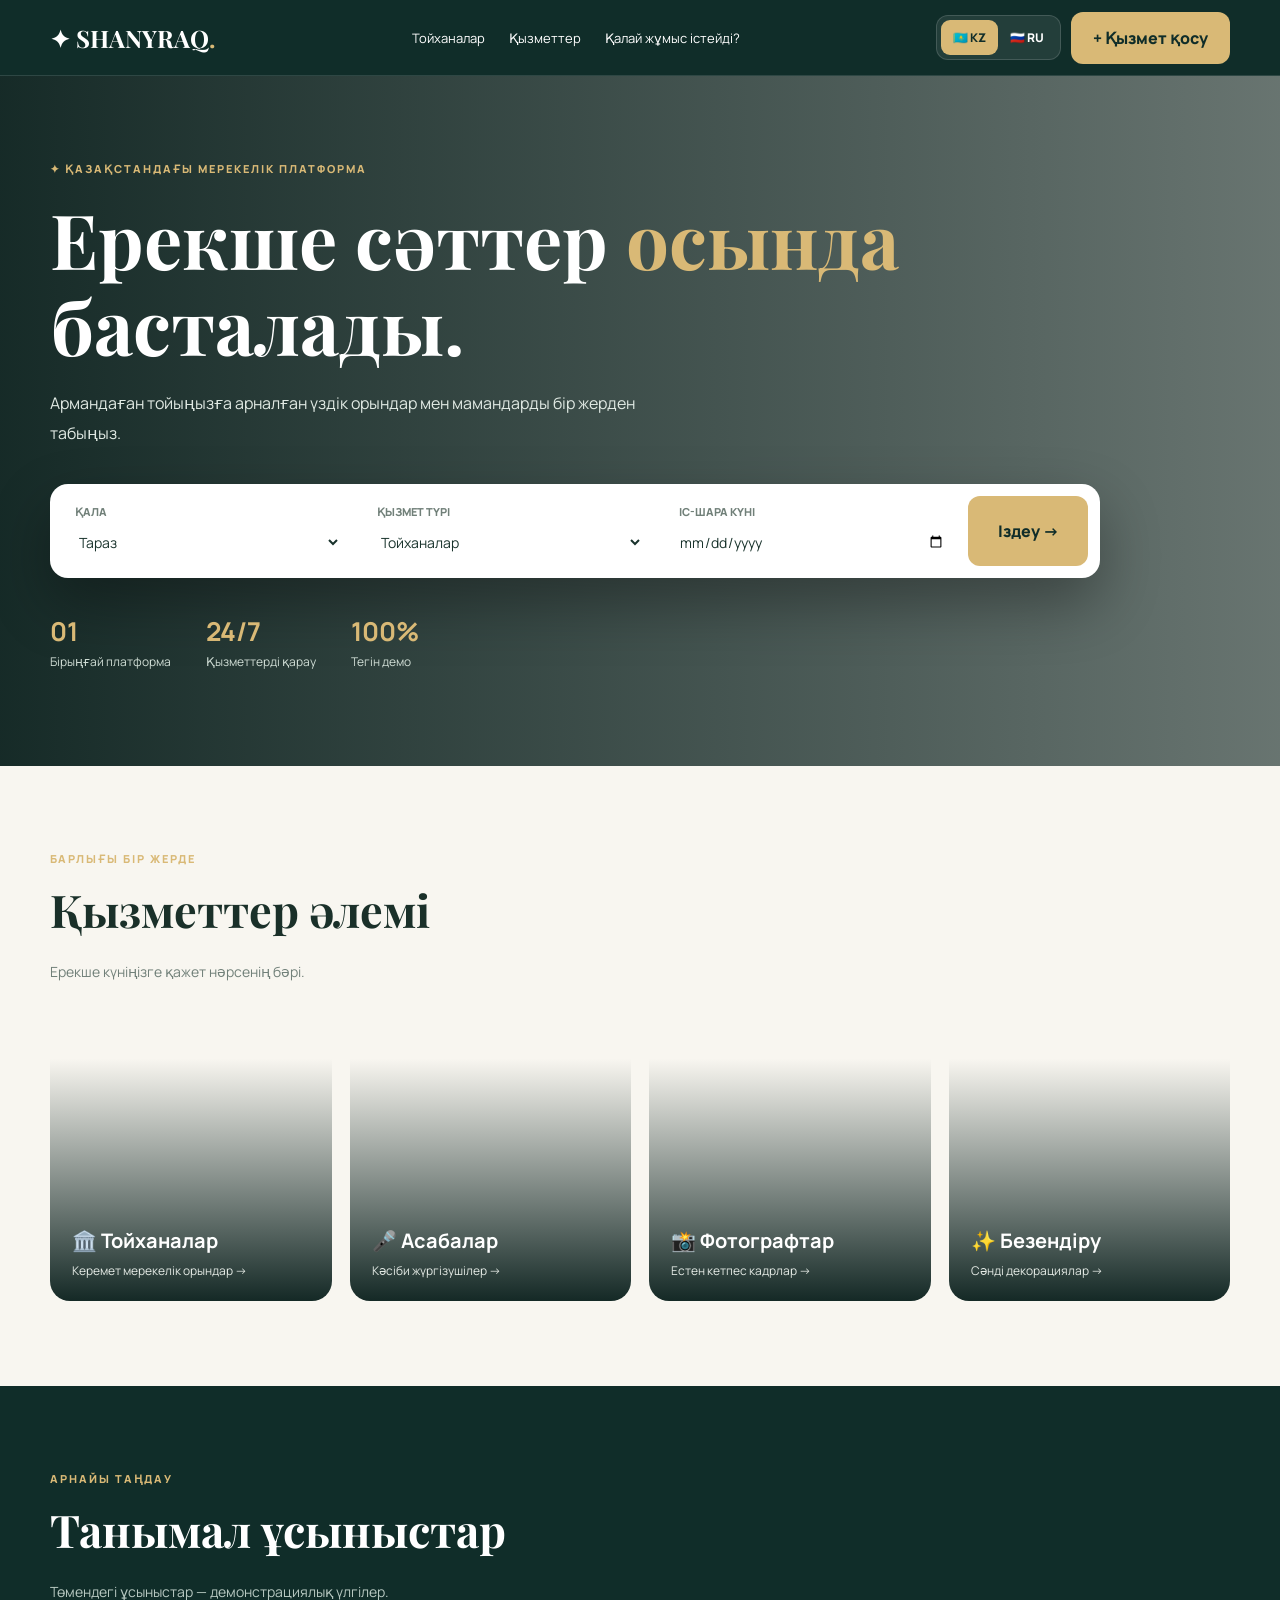
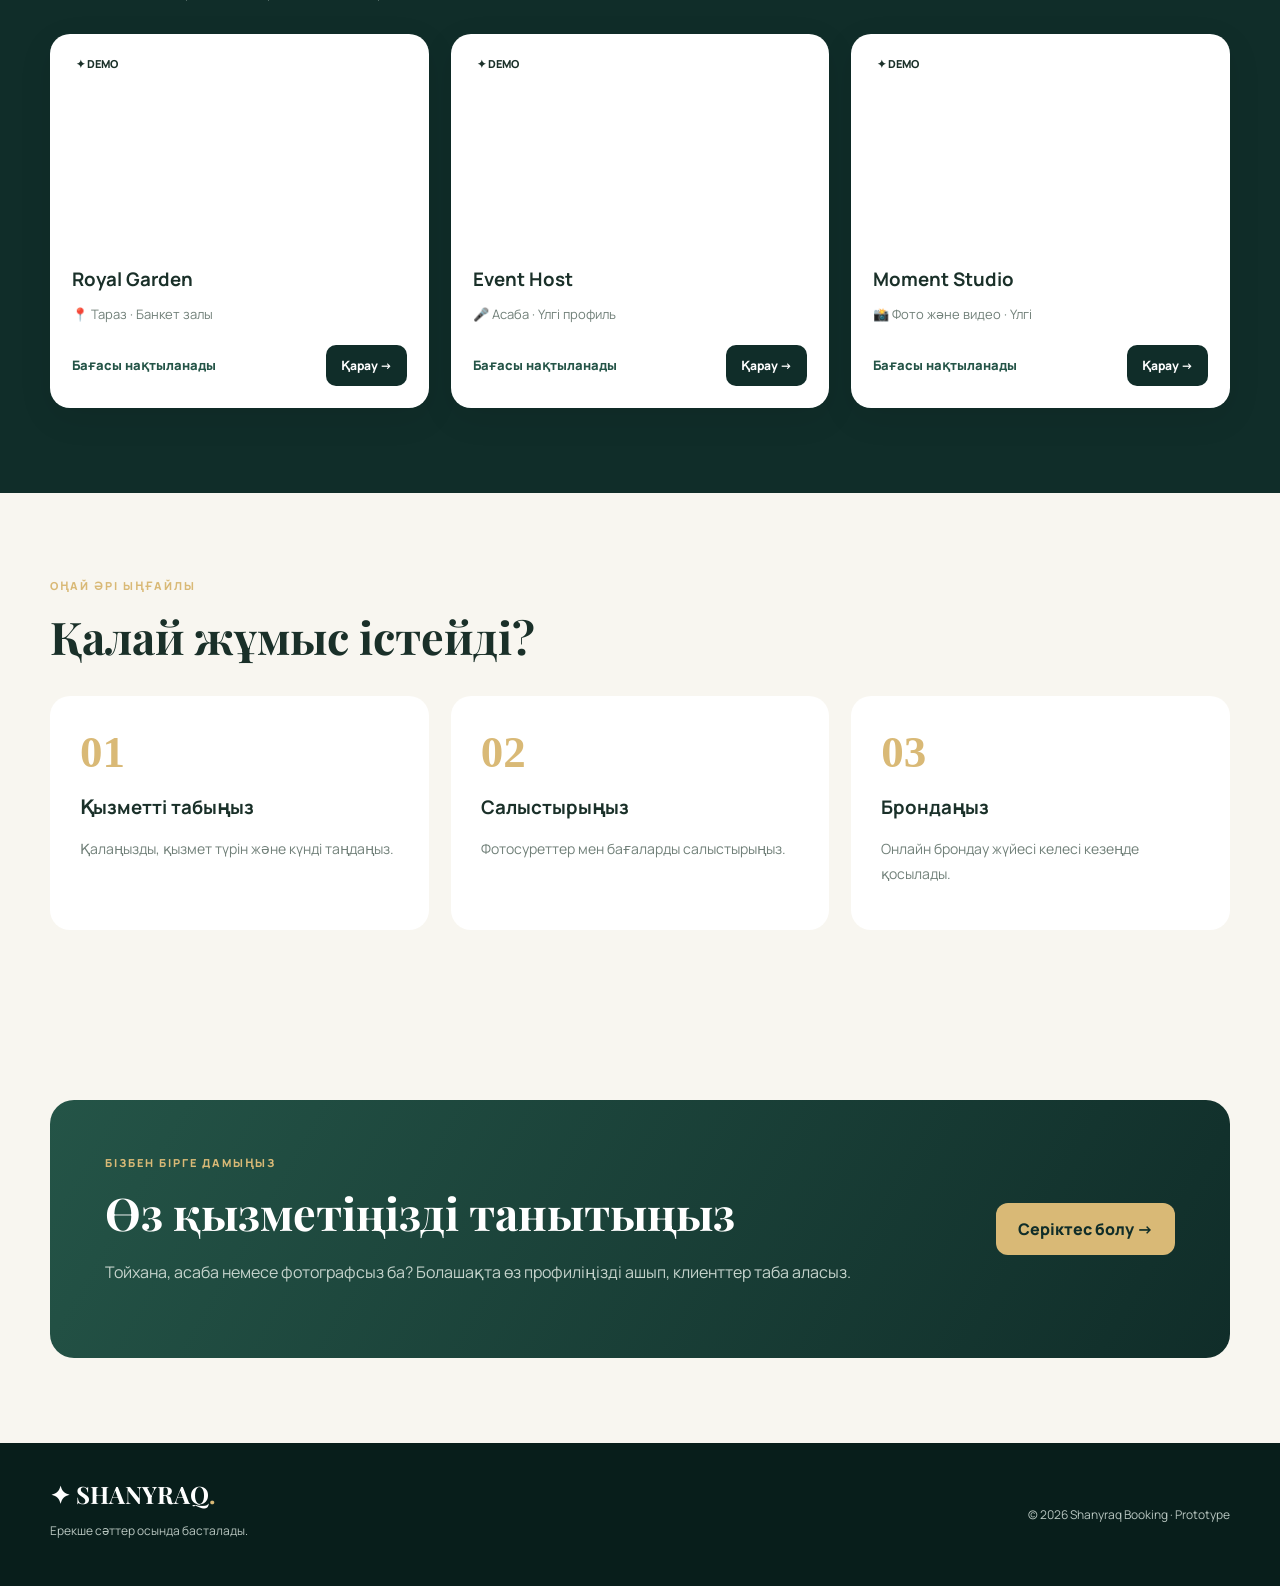
==== commit dc41423d: "Update print statement from 'Hello' to 'Goodbye'" ====
--- a/index.html
+++ b/index.html
@@ -2,382 +2,706 @@
 <!DOCTYPE html>
 <html lang="kk">
 <head>
-  <meta charset="UTF-8">
-  <meta name="viewport"
-        content="width=device-width, initial-scale=1.0">
-
-  <title>Shanyraq Booking — Premium Events</title>
-
-  <link rel="preconnect"
-        href="https://fonts.googleapis.com">
-
-  <link href="https://fonts.googleapis.com/css2?family=Manrope:wght@400;500;600;700;800&family=Playfair+Display:wght@500;600;700&display=swap"
-        rel="stylesheet">
-
-  
-<link rel="stylesheet" href="./style.css?v=3">
-
+<meta charset="UTF-8">
+<meta name="viewport" content="width=device-width, initial-scale=1">
+<meta name="theme-color" content="#102d29">
+<title>Shanyraq Booking — Premium</title>
+
+<link href="https://fonts.googleapis.com/css2?family=Manrope:wght@400;500;600;700;800&family=Playfair+Display:wght@500;600;700&display=swap" rel="stylesheet">
+
+<style>
+:root{
+  --green:#102d29;
+  --green2:#245447;
+  --gold:#d9b976;
+  --cream:#f8f6f0;
+  --ink:#1a3029;
+}
+*{box-sizing:border-box}
+html{scroll-behavior:smooth}
+body{
+  margin:0;
+  background:var(--cream);
+  color:var(--ink);
+  font-family:Manrope,Arial,sans-serif;
+  overflow-x:hidden;
+}
+a{text-decoration:none;color:inherit}
+button,input,select{font:inherit}
+button{cursor:pointer}
+.container{
+  width:calc(100% - 36px);
+  max-width:1180px;
+  margin:auto;
+}
+header{
+  background:var(--green);
+  position:sticky;
+  top:0;
+  z-index:100;
+  border-bottom:1px solid #ffffff20;
+}
+.nav{
+  min-height:75px;
+  display:flex;
+  align-items:center;
+  justify-content:space-between;
+  gap:12px;
+}
+.logo{
+  font:700 24px "Playfair Display",Georgia,serif;
+  color:white;
+  white-space:nowrap;
+}
+.logo span{color:var(--gold)}
+.links{
+  display:flex;
+  gap:24px;
+  color:white;
+  font-size:13px;
+}
+.links a:hover{color:var(--gold)}
+.actions{
+  display:flex;
+  gap:10px;
+  align-items:center;
+}
+.languages{
+  display:flex;
+  padding:4px;
+  border-radius:12px;
+  background:#ffffff15;
+  border:1px solid #ffffff25;
+}
+.lang{
+  border:0;
+  background:transparent;
+  color:white;
+  padding:9px 12px;
+  border-radius:9px;
+  font-weight:800;
+  font-size:12px;
+}
+.lang.active{
+  background:var(--gold);
+  color:var(--green);
+}
+.gold-btn{
+  border:0;
+  border-radius:12px;
+  background:var(--gold);
+  color:var(--green);
+  padding:15px 22px;
+  font-weight:800;
+  transition:.25s;
+}
+.gold-btn:hover{
+  background:#efd497;
+  transform:translateY(-2px);
+}
+.hero{
+  position:relative;
+  min-height:650px;
+  color:white;
+  display:flex;
+  align-items:center;
+  background:
+    linear-gradient(90deg,
+      rgba(8,30,27,.94),
+      rgba(8,30,27,.60)),
+    url("https://images.unsplash.com/photo-1519167758481-83f550bb49b3?auto=format&fit=crop&w=1800&q=85")
+    center/cover;
+}
+.hero-content{
+  padding:85px 0 95px;
+  width:100%;
+}
+.eyebrow{
+  font-size:11px;
+  letter-spacing:2px;
+  color:var(--gold);
+  font-weight:800;
+  text-transform:uppercase;
+}
+.hero h1{
+  font:700 clamp(38px,6vw,76px)/1.13 "Playfair Display",Georgia,serif;
+  max-width:850px;
+  margin:20px 0;
+  overflow-wrap:break-word;
+}
+.hero h1 span{color:var(--gold)}
+.hero p{
+  color:#e0e9e3;
+  max-width:620px;
+  font-size:16px;
+  line-height:1.9;
+}
+.search{
+  display:grid;
+  grid-template-columns:1fr 1fr 1fr auto;
+  gap:10px;
+  background:white;
+  border-radius:18px;
+  padding:12px;
+  margin-top:35px;
+  max-width:1050px;
+  box-shadow:0 25px 60px #0005;
+}
+.field{
+  padding:8px 13px;
+  min-width:0;
+}
+.field label{
+  display:block;
+  color:#718079;
+  font-size:11px;
+  font-weight:800;
+  margin-bottom:8px;
+}
+.field select,.field input{
+  display:block;
+  width:100%;
+  min-width:0;
+  border:0;
+  outline:0;
+  background:white;
+  color:#19332c;
+  font-size:14px;
+  padding:5px 0;
+}
+.search button{
+  min-width:120px;
+}
+.stats{
+  display:flex;
+  gap:35px;
+  flex-wrap:wrap;
+  margin-top:35px;
+}
+.stat strong{
+  display:block;
+  color:var(--gold);
+  font-size:26px;
+}
+.stat small{
+  color:#d0ddd5;
+  font-size:12px;
+}
+.section{padding:85px 0}
+.section h2{
+  font:700 clamp(30px,4vw,45px) "Playfair Display",Georgia,serif;
+  margin:13px 0 20px;
+}
+.muted{
+  color:#718079;
+  font-size:14px;
+  line-height:1.8;
+}
+.categories{
+  display:grid;
+  grid-template-columns:repeat(4,minmax(0,1fr));
+  gap:18px;
+  margin-top:32px;
+}
+.category{
+  min-height:285px;
+  border-radius:20px;
+  position:relative;
+  overflow:hidden;
+  background-position:center;
+  background-size:cover;
+  display:flex;
+  align-items:flex-end;
+  padding:22px;
+  color:white;
+  transition:.3s;
+}
+.category:before{
+  content:"";
+  position:absolute;
+  inset:0;
+  background:linear-gradient(0deg,#061c19f0,transparent 85%);
+}
+.category:hover{
+  transform:translateY(-7px);
+}
+.category div{position:relative}
+.category h3{
+  font-size:20px;
+  margin:0 0 8px;
+}
+.category p{
+  font-size:12px;
+  margin:0;
+  color:#e4eae5;
+}
+.cat1{
+  background-image:url("https://images.unsplash.com/photo-1519167758481-83f550bb49b3?auto=format&fit=crop&w=700&q=80");
+}
+.cat2{
+  background-image:url("https://images.unsplash.com/photo-1492684223066-81342ee5ff30?auto=format&fit=crop&w=700&q=80");
+}
+.cat3{
+  background-image:url("https://images.unsplash.com/photo-1516035069371-29a1b244cc32?auto=format&fit=crop&w=700&q=80");
+}
+.cat4{
+  background-image:url("https://images.unsplash.com/photo-1519741497674-611481863552?auto=format&fit=crop&w=700&q=80");
+}
+.dark{
+  background:var(--green);
+  color:white;
+}
+.dark .muted{color:#b7c8c1}
+.cards{
+  display:grid;
+  grid-template-columns:repeat(3,minmax(0,1fr));
+  gap:22px;
+  margin-top:30px;
+}
+.card{
+  background:white;
+  color:var(--ink);
+  border-radius:20px;
+  overflow:hidden;
+  box-shadow:0 10px 35px #00000015;
+  transition:.3s;
+}
+.card:hover{transform:translateY(-6px)}
+.card-img{
+  height:210px;
+  background-position:center;
+  background-size:cover;
+  position:relative;
+}
+.card-img span{
+  position:absolute;
+  top:14px;
+  left:14px;
+  background:white;
+  border-radius:20px;
+  padding:8px 12px;
+  font-size:11px;
+  font-weight:800;
+}
+.card-body{padding:22px}
+.card-body h3{margin:0 0 10px}
+.card-body p{
+  color:#718079;
+  font-size:13px;
+}
+.card-bottom{
+  display:flex;
+  justify-content:space-between;
+  align-items:center;
+  gap:10px;
+  margin-top:22px;
+}
+.price{
+  color:var(--green2);
+  font-size:13px;
+  font-weight:800;
+}
+.small-btn{
+  background:var(--green);
+  color:white;
+  border:0;
+  padding:12px 15px;
+  border-radius:10px;
+  font-size:12px;
+  font-weight:800;
+}
+.steps{
+  display:grid;
+  grid-template-columns:repeat(3,minmax(0,1fr));
+  gap:22px;
+  margin-top:30px;
+}
+.step{
+  background:white;
+  padding:30px;
+  border-radius:20px;
+}
+.number{
+  color:var(--gold);
+  font:700 45px Georgia,serif;
+}
+.step h3{margin:16px 0}
+.cta{
+  background:linear-gradient(120deg,#245447,#102d29);
+  color:white;
+  border-radius:24px;
+  padding:55px;
+  display:flex;
+  align-items:center;
+  justify-content:space-between;
+  gap:25px;
+}
+.cta h2{margin:12px 0}
+.cta p{
+  color:#c5d3cc;
+  line-height:1.8;
+}
+footer{
+  background:#081e1b;
+  color:#b8c6c0;
+  padding:35px 0;
+  font-size:12px;
+}
+.footer-row{
+  display:flex;
+  justify-content:space-between;
+  align-items:center;
+  gap:20px;
+  flex-wrap:wrap;
+}
+@media(max-width:950px){
+  .links{display:none}
+  .categories{grid-template-columns:repeat(2,1fr)}
+  .cards{grid-template-columns:repeat(2,1fr)}
+  .search{grid-template-columns:repeat(2,minmax(0,1fr))}
+}
+@media(max-width:600px){
+  .container{width:calc(100% - 32px)}
+  .nav{min-height:68px}
+  .logo{font-size:19px}
+  .lang{padding:8px 10px}
+  .nav-partner{display:none}
+  .hero{min-height:auto}
+  .hero-content{padding:65px 0 75px}
+  .hero h1{
+    font-size:clamp(35px,9vw,48px);
+    line-height:1.15;
+  }
+  .hero p{font-size:14px}
+  .search{
+    grid-template-columns:minmax(0,1fr);
+    gap:4px;
+    padding:13px;
+    border-radius:17px;
+  }
+  .field{
+    padding:10px;
+    border-bottom:1px solid #eee;
+  }
+  .search button{
+    width:100%;
+    margin-top:7px;
+  }
+  .stats{gap:22px}
+  .stat strong{font-size:22px}
+  .section{padding:60px 0}
+  .categories,.cards,.steps{
+    grid-template-columns:minmax(0,1fr);
+  }
+  .category{min-height:240px}
+  .cta{
+    padding:30px 24px;
+    display:block;
+  }
+  .cta button{margin-top:18px}
+}
+</style>
 </head>
 
 <body>
 
-<header class="header">
-  <div class="container nav">
-
-    <a href="index.html" class="logo">
-      ✦ SHANYRAQ<span>.</span>
+<header>
+<div class="container nav">
+  <a class="logo" href="index.html">
+    ✦ SHANYRAQ<span>.</span>
+  </a>
+
+  <nav class="links">
+    <a href="venues.html" data-kk="Тойханалар" data-ru="Банкетные залы">Тойханалар</a>
+    <a href="#services" data-kk="Қызметтер" data-ru="Услуги">Қызметтер</a>
+    <a href="#how" data-kk="Қалай жұмыс істейді?" data-ru="Как это работает?">Қалай жұмыс істейді?</a>
+  </nav>
+
+  <div class="actions">
+    <div class="languages">
+      <button class="lang active" id="kz" type="button">🇰🇿 KZ</button>
+      <button class="lang" id="ru" type="button">🇷🇺 RU</button>
+    </div>
+    <a href="#partner" class="gold-btn nav-partner"
+       data-kk="+ Қызмет қосу"
+       data-ru="+ Добавить услугу">+ Қызмет қосу</a>
+  </div>
+</div>
+</header>
+
+<main>
+
+<section class="hero">
+<div class="container hero-content">
+  <div class="eyebrow"
+       data-kk="✦ Қазақстандағы мерекелік платформа"
+       data-ru="✦ Платформа мероприятий Казахстана">
+    ✦ Қазақстандағы мерекелік платформа
+  </div>
+
+  <h1 data-kk="Ерекше сәттер <span>осында</span> басталады."
+      data-ru="Особенные моменты начинаются <span>здесь.</span>">
+    Ерекше сәттер <span>осында</span> басталады.
+  </h1>
+
+  <p data-kk="Армандаған тойыңызға арналған үздік орындар мен мамандарды бір жерден табыңыз."
+     data-ru="Найдите лучшие площадки и специалистов для вашего торжества в одном месте.">
+    Армандаған тойыңызға арналған үздік орындар мен мамандарды бір жерден табыңыз.
+  </p>
+
+  <form class="search" id="searchForm">
+    <div class="field">
+      <label data-kk="ҚАЛА" data-ru="ГОРОД">ҚАЛА</label>
+      <select id="city">
+        <option value="Тараз">Тараз</option>
+        <option value="Алматы">Алматы</option>
+        <option value="Астана">Астана</option>
+        <option value="Шымкент">Шымкент</option>
+      </select>
+    </div>
+
+    <div class="field">
+      <label data-kk="ҚЫЗМЕТ ТҮРІ" data-ru="ТИП УСЛУГИ">ҚЫЗМЕТ ТҮРІ</label>
+      <select id="service">
+        <option value="venues" data-kk="Тойханалар" data-ru="Банкетные залы">Тойханалар</option>
+        <option value="hosts" data-kk="Асабалар" data-ru="Ведущие">Асабалар</option>
+        <option value="photo" data-kk="Фотографтар" data-ru="Фотографы">Фотографтар</option>
+        <option value="decor" data-kk="Безендіру" data-ru="Оформление">Безендіру</option>
+      </select>
+    </div>
+
+    <div class="field">
+      <label data-kk="ІС-ШАРА КҮНІ" data-ru="ДАТА МЕРОПРИЯТИЯ">ІС-ШАРА КҮНІ</label>
+      <input id="date" type="date">
+    </div>
+
+    <button class="gold-btn" type="submit"
+            data-kk="Іздеу →" data-ru="Поиск →">Іздеу →</button>
+  </form>
+
+  <div class="stats">
+    <div class="stat">
+      <strong>01</strong>
+      <small data-kk="Бірыңғай платформа" data-ru="Единая платформа">Бірыңғай платформа</small>
+    </div>
+    <div class="stat">
+      <strong>24/7</strong>
+      <small data-kk="Қызметтерді қарау" data-ru="Просмотр услуг">Қызметтерді қарау</small>
+    </div>
+    <div class="stat">
+      <strong>100%</strong>
+      <small data-kk="Тегін демо" data-ru="Бесплатное демо">Тегін демо</small>
+    </div>
+  </div>
+</div>
+</section>
+
+<section class="section" id="services">
+<div class="container">
+  <div class="eyebrow" data-kk="БАРЛЫҒЫ БІР ЖЕРДЕ" data-ru="ВСЁ В ОДНОМ МЕСТЕ">БАРЛЫҒЫ БІР ЖЕРДЕ</div>
+  <h2 data-kk="Қызметтер әлемі" data-ru="Мир услуг">Қызметтер әлемі</h2>
+  <p class="muted" data-kk="Ерекше күніңізге қажет нәрсенің бәрі." data-ru="Всё необходимое для вашего особенного дня.">Ерекше күніңізге қажет нәрсенің бәрі.</p>
+
+  <div class="categories">
+    <a href="venues.html" class="category cat1">
+      <div>
+        <h3 data-kk="🏛️ Тойханалар" data-ru="🏛️ Банкетные залы">🏛️ Тойханалар</h3>
+        <p data-kk="Керемет мерекелік орындар →" data-ru="Лучшие площадки для праздника →">Керемет мерекелік орындар →</p>
+      </div>
     </a>
 
-    <nav class="navigation">
-      <a href="venues.html" data-i18n="navVenues">
-        Тойханалар
-      </a>
-      <a href="#services" data-i18n="navServices">
-        Қызметтер
-      </a>
-      <a href="#how" data-i18n="navHow">
-        Қалай жұмыс істейді?
-      </a>
-    </nav>
-
-    <div class="nav-actions">
-      <div class="language-switch">
-        <button id="langKk" class="lang active"
-                type="button">KZ</button>
-        <button id="langRu" class="lang"
-                type="button">RU</button>
-      </div>
-
-      <a href="#partner" class="partner-btn"
-         data-i18n="addService">
-        + Қызмет қосу
-      </a>
-    </div>
-
+    <a href="#popular" class="category cat2">
+      <div>
+        <h3 data-kk="🎤 Асабалар" data-ru="🎤 Ведущие">🎤 Асабалар</h3>
+        <p data-kk="Кәсіби жүргізушілер →" data-ru="Профессиональные ведущие →">Кәсіби жүргізушілер →</p>
+      </div>
+    </a>
+
+    <a href="#popular" class="category cat3">
+      <div>
+        <h3 data-kk="📸 Фотографтар" data-ru="📸 Фотографы">📸 Фотографтар</h3>
+        <p data-kk="Естен кетпес кадрлар →" data-ru="Незабываемые кадры →">Естен кетпес кадрлар →</p>
+      </div>
+    </a>
+
+    <a href="#popular" class="category cat4">
+      <div>
+        <h3 data-kk="✨ Безендіру" data-ru="✨ Оформление">✨ Безендіру</h3>
+        <p data-kk="Сәнді декорациялар →" data-ru="Стильные декорации →">Сәнді декорациялар →</p>
+      </div>
+    </a>
   </div>
-</header>
-
-<main>
-
-<section class="hero">
-  <div class="container hero-content">
-
-    <div class="eyebrow" data-i18n="eyebrow">
-      ✦ Қазақстандағы мерекелік платформа
-    </div>
-
-    <h1 data-i18n="heroTitle">
-      Ерекше сәттер осында басталады.
-    </h1>
-
-    <p data-i18n="heroText">
-      Армандаған тойыңызға арналған
-      үздік орындар мен мамандарды
-      бір жерден табыңыз.
-    </p>
-
-    <form id="searchForm" class="search-box">
-
-      <div class="search-field">
-        <label data-i18n="cityLabel">ҚАЛА</label>
-        <select id="city">
-          <option value="Тараз">Тараз</option>
-          <option value="Алматы">Алматы</option>
-          <option value="Астана">Астана</option>
-          <option value="Шымкент">Шымкент</option>
-        </select>
-      </div>
-
-      <div class="search-field">
-        <label data-i18n="serviceLabel">
-          ҚЫЗМЕТ ТҮРІ
-        </label>
-        <select id="service">
-          <option value="venues" data-i18n="venues">
-            Тойханалар
-          </option>
-          <option value="hosts" data-i18n="hosts">
-            Асабалар
-          </option>
-          <option value="photo" data-i18n="photo">
-            Фотографтар
-          </option>
-          <option value="decor" data-i18n="decor">
-            Безендіру
-          </option>
-        </select>
-      </div>
-
-      <div class="search-field">
-        <label data-i18n="dateLabel">
-          ІС-ШАРА КҮНІ
-        </label>
-        <input id="date" type="date">
-      </div>
-
-      <button class="gold-btn" type="submit"
-              data-i18n="search">
-        Іздеу →
-      </button>
-
-    </form>
-
-    <div class="stats">
-      <div class="stat">
-        <strong>01</strong>
-        <small data-i18n="statOne">
-          Бірыңғай платформа
-        </small>
-      </div>
-
-      <div class="stat">
-        <strong>24/7</strong>
-        <small data-i18n="statTwo">
-          Қызметтерді қарау
-        </small>
-      </div>
-
-      <div class="stat">
-        <strong>100%</strong>
-        <small data-i18n="statThree">
-          Тегін демо
-        </small>
-      </div>
-    </div>
-
+</div>
+</section>
+
+<section class="section dark" id="popular">
+<div class="container">
+  <div class="eyebrow" data-kk="АРНАЙЫ ТАҢДАУ" data-ru="НАШ ВЫБОР">АРНАЙЫ ТАҢДАУ</div>
+  <h2 data-kk="Танымал ұсыныстар" data-ru="Популярные предложения">Танымал ұсыныстар</h2>
+  <p class="muted" data-kk="Төмендегі ұсыныстар — демонстрациялық үлгілер." data-ru="Предложения ниже — демонстрационные примеры.">Төмендегі ұсыныстар — демонстрациялық үлгілер.</p>
+
+  <div class="cards">
+    <article class="card">
+      <div class="card-img" style="background-image:url('https://images.unsplash.com/photo-1519167758481-83f550bb49b3?auto=format&fit=crop&w=900&q=80')">
+        <span>✦ DEMO</span>
+      </div>
+      <div class="card-body">
+        <h3>Royal Garden</h3>
+        <p>📍 Тараз · Банкет залы</p>
+        <div class="card-bottom">
+          <span class="price" data-kk="Бағасы нақтыланады" data-ru="Цена уточняется">Бағасы нақтыланады</span>
+          <a class="small-btn" href="venues.html" data-kk="Қарау →" data-ru="Смотреть →">Қарау →</a>
+        </div>
+      </div>
+    </article>
+
+    <article class="card">
+      <div class="card-img" style="background-image:url('https://images.unsplash.com/photo-1492684223066-81342ee5ff30?auto=format&fit=crop&w=900&q=80')">
+        <span>✦ DEMO</span>
+      </div>
+      <div class="card-body">
+        <h3>Event Host</h3>
+        <p data-kk="🎤 Асаба · Үлгі профиль" data-ru="🎤 Ведущий · Демо-профиль">🎤 Асаба · Үлгі профиль</p>
+        <div class="card-bottom">
+          <span class="price" data-kk="Бағасы нақтыланады" data-ru="Цена уточняется">Бағасы нақтыланады</span>
+          <button class="small-btn demo-btn" data-kk="Қарау →" data-ru="Смотреть →">Қарау →</button>
+        </div>
+      </div>
+    </article>
+
+    <article class="card">
+      <div class="card-img" style="background-image:url('https://images.unsplash.com/photo-1516035069371-29a1b244cc32?auto=format&fit=crop&w=900&q=80')">
+        <span>✦ DEMO</span>
+      </div>
+      <div class="card-body">
+        <h3>Moment Studio</h3>
+        <p data-kk="📸 Фото және видео · Үлгі" data-ru="📸 Фото и видео · Демо">📸 Фото және видео · Үлгі</p>
+        <div class="card-bottom">
+          <span class="price" data-kk="Бағасы нақтыланады" data-ru="Цена уточняется">Бағасы нақтыланады</span>
+          <button class="small-btn demo-btn" data-kk="Қарау →" data-ru="Смотреть →">Қарау →</button>
+        </div>
+      </div>
+    </article>
   </div>
+</div>
 </section>
 
-<section class="section" id="services">
-  <div class="container">
-
-    <div class="eyebrow" data-i18n="allInOne">
-      БАРЛЫҒЫ БІР ЖЕРДЕ
-    </div>
-
-    <h2 data-i18n="servicesTitle">
-      Қызметтер әлемі
-    </h2>
-
-    <p class="muted" data-i18n="servicesText">
-      Ерекше күніңізге қажет нәрсенің бәрі.
-    </p>
-
-    <div class="category-grid">
-
-      <a href="venues.html" class="category cat1">
-        <div class="category-content">
-          <h3 data-i18n="venues">🏛️ Тойханалар</h3>
-          <p data-i18n="venuesDesc">
-            Керемет мерекелік орындар →
-          </p>
-        </div>
-      </a>
-
-      <a href="#popular" class="category cat2">
-        <div class="category-content">
-          <h3 data-i18n="hosts">🎤 Асабалар</h3>
-          <p data-i18n="hostsDesc">
-            Кәсіби жүргізушілер →
-          </p>
-        </div>
-      </a>
-
-      <a href="#popular" class="category cat3">
-        <div class="category-content">
-          <h3 data-i18n="photo">📸 Фотографтар</h3>
-          <p data-i18n="photoDesc">
-            Естен кетпес кадрлар →
-          </p>
-        </div>
-      </a>
-
-      <a href="#popular" class="category cat4">
-        <div class="category-content">
-          <h3 data-i18n="decor">✨ Безендіру</h3>
-          <p data-i18n="decorDesc">
-            Сәнді декорациялар →
-          </p>
-        </div>
-      </a>
-
+<section class="section" id="how">
+<div class="container">
+  <div class="eyebrow" data-kk="ОҢАЙ ӘРІ ЫҢҒАЙЛЫ" data-ru="ПРОСТО И УДОБНО">ОҢАЙ ӘРІ ЫҢҒАЙЛЫ</div>
+  <h2 data-kk="Қалай жұмыс істейді?" data-ru="Как это работает?">Қалай жұмыс істейді?</h2>
+
+  <div class="steps">
+    <div class="step">
+      <div class="number">01</div>
+      <h3 data-kk="Қызметті табыңыз" data-ru="Найдите услугу">Қызметті табыңыз</h3>
+      <p class="muted" data-kk="Қалаңызды, қызмет түрін және күнді таңдаңыз." data-ru="Выберите город, услугу и дату.">Қалаңызды, қызмет түрін және күнді таңдаңыз.</p>
+    </div>
+
+    <div class="step">
+      <div class="number">02</div>
+      <h3 data-kk="Салыстырыңыз" data-ru="Сравните">Салыстырыңыз</h3>
+      <p class="muted" data-kk="Фотосуреттер мен бағаларды салыстырыңыз." data-ru="Сравните фотографии и цены.">Фотосуреттер мен бағаларды салыстырыңыз.</p>
+    </div>
+
+    <div class="step">
+      <div class="number">03</div>
+      <h3 data-kk="Брондаңыз" data-ru="Забронируйте">Брондаңыз</h3>
+      <p class="muted" data-kk="Онлайн брондау жүйесі келесі кезеңде қосылады." data-ru="Онлайн-бронирование появится на следующем этапе.">Онлайн брондау жүйесі келесі кезеңде қосылады.</p>
     </div>
   </div>
+</div>
 </section>
 
-<section class="section dark-section" id="popular">
-  <div class="container">
-
-    <div class="eyebrow" data-i18n="special">
-      АРНАЙЫ ТАҢДАУ
-    </div>
-
-    <h2 data-i18n="popularTitle">
-      Танымал ұсыныстар
-    </h2>
-
-    <p class="muted" data-i18n="demoNote">
-      Бұл ұсыныстар — демонстрациялық үлгілер.
-    </p>
-
-    <div class="cards">
-
-      <article class="card">
-        <div class="card-image image-one">
-          <span class="demo-tag">✦ DEMO</span>
-        </div>
-        <div class="card-body">
-          <h3>Royal Garden</h3>
-          <p>📍 Тараз · Банкет залы</p>
-          <div class="card-bottom">
-            <span class="price" data-i18n="pricePending">
-              Бағасы нақтыланады
-            </span>
-            <a href="venues.html" class="small-btn"
-               data-i18n="view">
-              Қарау →
-            </a>
-          </div>
-        </div>
-      </article>
-
-      <article class="card">
-        <div class="card-image image-two">
-          <span class="demo-tag">✦ DEMO</span>
-        </div>
-        <div class="card-body">
-          <h3>Event Host</h3>
-          <p data-i18n="hostProfile">
-            🎤 Асаба · Үлгі профиль
-          </p>
-          <div class="card-bottom">
-            <span class="price" data-i18n="pricePending">
-              Бағасы нақтыланады
-            </span>
-            <button class="small-btn demo-btn"
-                    data-i18n="view">
-              Қарау →
-            </button>
-          </div>
-        </div>
-      </article>
-
-      <article class="card">
-        <div class="card-image image-three">
-          <span class="demo-tag">✦ DEMO</span>
-        </div>
-        <div class="card-body">
-          <h3>Moment Studio</h3>
-          <p data-i18n="photoProfile">
-            📸 Фото және видео · Үлгі
-          </p>
-          <div class="card-bottom">
-            <span class="price" data-i18n="pricePending">
-              Бағасы нақтыланады
-            </span>
-            <button class="small-btn demo-btn"
-                    data-i18n="view">
-              Қарау →
-            </button>
-          </div>
-        </div>
-      </article>
-
-    </div>
+<section class="section" id="partner">
+<div class="container">
+  <div class="cta">
+    <div>
+      <div class="eyebrow" data-kk="БІЗБЕН БІРГЕ ДАМЫҢЫЗ" data-ru="РАЗВИВАЙТЕСЬ С НАМИ">БІЗБЕН БІРГЕ ДАМЫҢЫЗ</div>
+      <h2 data-kk="Өз қызметіңізді танытыңыз" data-ru="Расскажите о своих услугах">Өз қызметіңізді танытыңыз</h2>
+      <p data-kk="Тойхана, асаба немесе фотографсыз ба? Болашақта өз профиліңізді ашып, клиенттер таба аласыз." data-ru="У вас банкетный зал? Вы ведущий или фотограф? В будущем вы сможете создать профиль и находить клиентов.">Тойхана, асаба немесе фотографсыз ба? Болашақта өз профиліңізді ашып, клиенттер таба аласыз.</p>
+    </div>
+    <button class="gold-btn" id="partnerBtn" data-kk="Серіктес болу →" data-ru="Стать партнёром →">Серіктес болу →</button>
   </div>
+</div>
 </section>
 
-<section class="section" id="how">
-  <div class="container">
-
-    <div class="eyebrow" data-i18n="easy">
-      ОҢАЙ ӘРІ ЫҢҒАЙЛЫ
-    </div>
-
-    <h2 data-i18n="howTitle">
-      Қалай жұмыс істейді?
-    </h2>
-
-    <div class="steps">
-
-      <div class="step">
-        <div class="step-number">01</div>
-        <h3 data-i18n="stepOneTitle">
-          Қызметті табыңыз
-        </h3>
-        <p class="muted" data-i18n="stepOneText">
-          Қалаңызды, қызмет түрін және күнді таңдаңыз.
-        </p>
-      </div>
-
-      <div class="step">
-        <div class="step-number">02</div>
-        <h3 data-i18n="stepTwoTitle">
-          Салыстырыңыз
-        </h3>
-        <p class="muted" data-i18n="stepTwoText">
-          Фотосуреттер мен бағаларды салыстырыңыз.
-        </p>
-      </div>
-
-      <div class="step">
-        <div class="step-number">03</div>
-        <h3 data-i18n="stepThreeTitle">
-          Брондаңыз
-        </h3>
-        <p class="muted" data-i18n="stepThreeText">
-          Болашақта онлайн брондау мүмкіндігі қосылады.
-        </p>
-      </div>
-
-    </div>
+</main>
+
+<footer>
+<div class="container footer-row">
+  <div>
+    <div class="logo">✦ SHANYRAQ<span>.</span></div>
+    <p data-kk="Ерекше сәттер осында басталады." data-ru="Особенные моменты начинаются здесь.">Ерекше сәттер осында басталады.</p>
   </div>
-</section>
-
-<section class="section" id="partner">
-  <div class="container">
-    <div class="cta">
-
-      <div>
-        <div class="eyebrow" data-i18n="partnerEyebrow">
-          БІЗБЕН БІРГЕ ДАМЫҢЫЗ
-        </div>
-
-        <h2 data-i18n="partnerTitle">
-          Өз қызметіңізді танытыңыз
-        </h2>
-
-        <p data-i18n="partnerText">
-          Тойхана, асаба немесе фотографсыз ба?
-          Болашақта өз профиліңізді ашып,
-          клиенттер таба аласыз.
-        </p>
-      </div>
-
-      <button class="gold-btn" id="partnerButton"
-              data-i18n="partnerButton">
-        Серіктес болу →
-      </button>
-
-    </div>
-  </div>
-</section>
-
-</main>
-
-<footer>
-  <div class="container footer-row">
-    <div>
-      <div class="logo">✦ SHANYRAQ<span>.</span></div>
-      <p data-i18n="footerText">
-        Ерекше сәттер осында басталады.
-      </p>
-    </div>
-
-    <div>© 2026 Shanyraq Booking</div>
-  </div>
+  <div>© 2026 Shanyraq Booking · Prototype</div>
+</div>
 </footer>
 
-<script src="script.js"></script>
+<script>
+let currentLang = localStorage.getItem("shanyraq_lang") || "kk";
+
+function setLanguage(lang){
+  currentLang = lang;
+  localStorage.setItem("shanyraq_lang",lang);
+  document.documentElement.lang = lang;
+
+  document.querySelectorAll("[data-kk][data-ru]").forEach(el=>{
+    el.innerHTML = el.getAttribute("data-"+lang);
+  });
+
+  document.getElementById("kz").classList.toggle("active",lang==="kk");
+  document.getElementById("ru").classList.toggle("active",lang==="ru");
+}
+
+document.getElementById("kz").onclick=()=>setLanguage("kk");
+document.getElementById("ru").onclick=()=>setLanguage("ru");
+
+setLanguage(currentLang);
+
+const dateInput=document.getElementById("date");
+const now=new Date();
+const today=new Date(now.getTime()-now.getTimezoneOffset()*60000)
+  .toISOString().slice(0,10);
+dateInput.min=today;
+
+document.getElementById("searchForm").addEventListener("submit",e=>{
+  e.preventDefault();
+
+  const city=document.getElementById("city").value;
+  const service=document.getElementById("service").value;
+  const date=dateInput.value;
+
+  if(!date){
+    alert(currentLang==="kk"?
+      "Алдымен іс-шара күнін таңдаңыз!":
+      "Сначала выберите дату мероприятия!");
+    return;
+  }
+
+  if(service==="venues"){
+    const params=new URLSearchParams({city,date});
+    location.href="venues.html?"+params.toString();
+  }else{
+    alert(currentLang==="kk"?
+      "Бұл қызмет келесі кезеңде қосылады.":
+      "Эта услуга появится на следующем этапе.");
+  }
+});
+
+document.querySelectorAll(".demo-btn").forEach(btn=>{
+  btn.onclick=()=>alert(currentLang==="kk"?
+    "Бұл әзірге демо профиль.":
+    "Это демонстрационный профиль.");
+});
+
+document.getElementById("partnerBtn").onclick=()=>{
+  alert(currentLang==="kk"?
+    "Серіктестерді тіркеу жүйесін келесі кезеңде қосамыз.":
+    "Регистрацию партнёров добавим на следующем этапе.");
+};
+</script>
+
 </body>
 </html>
+
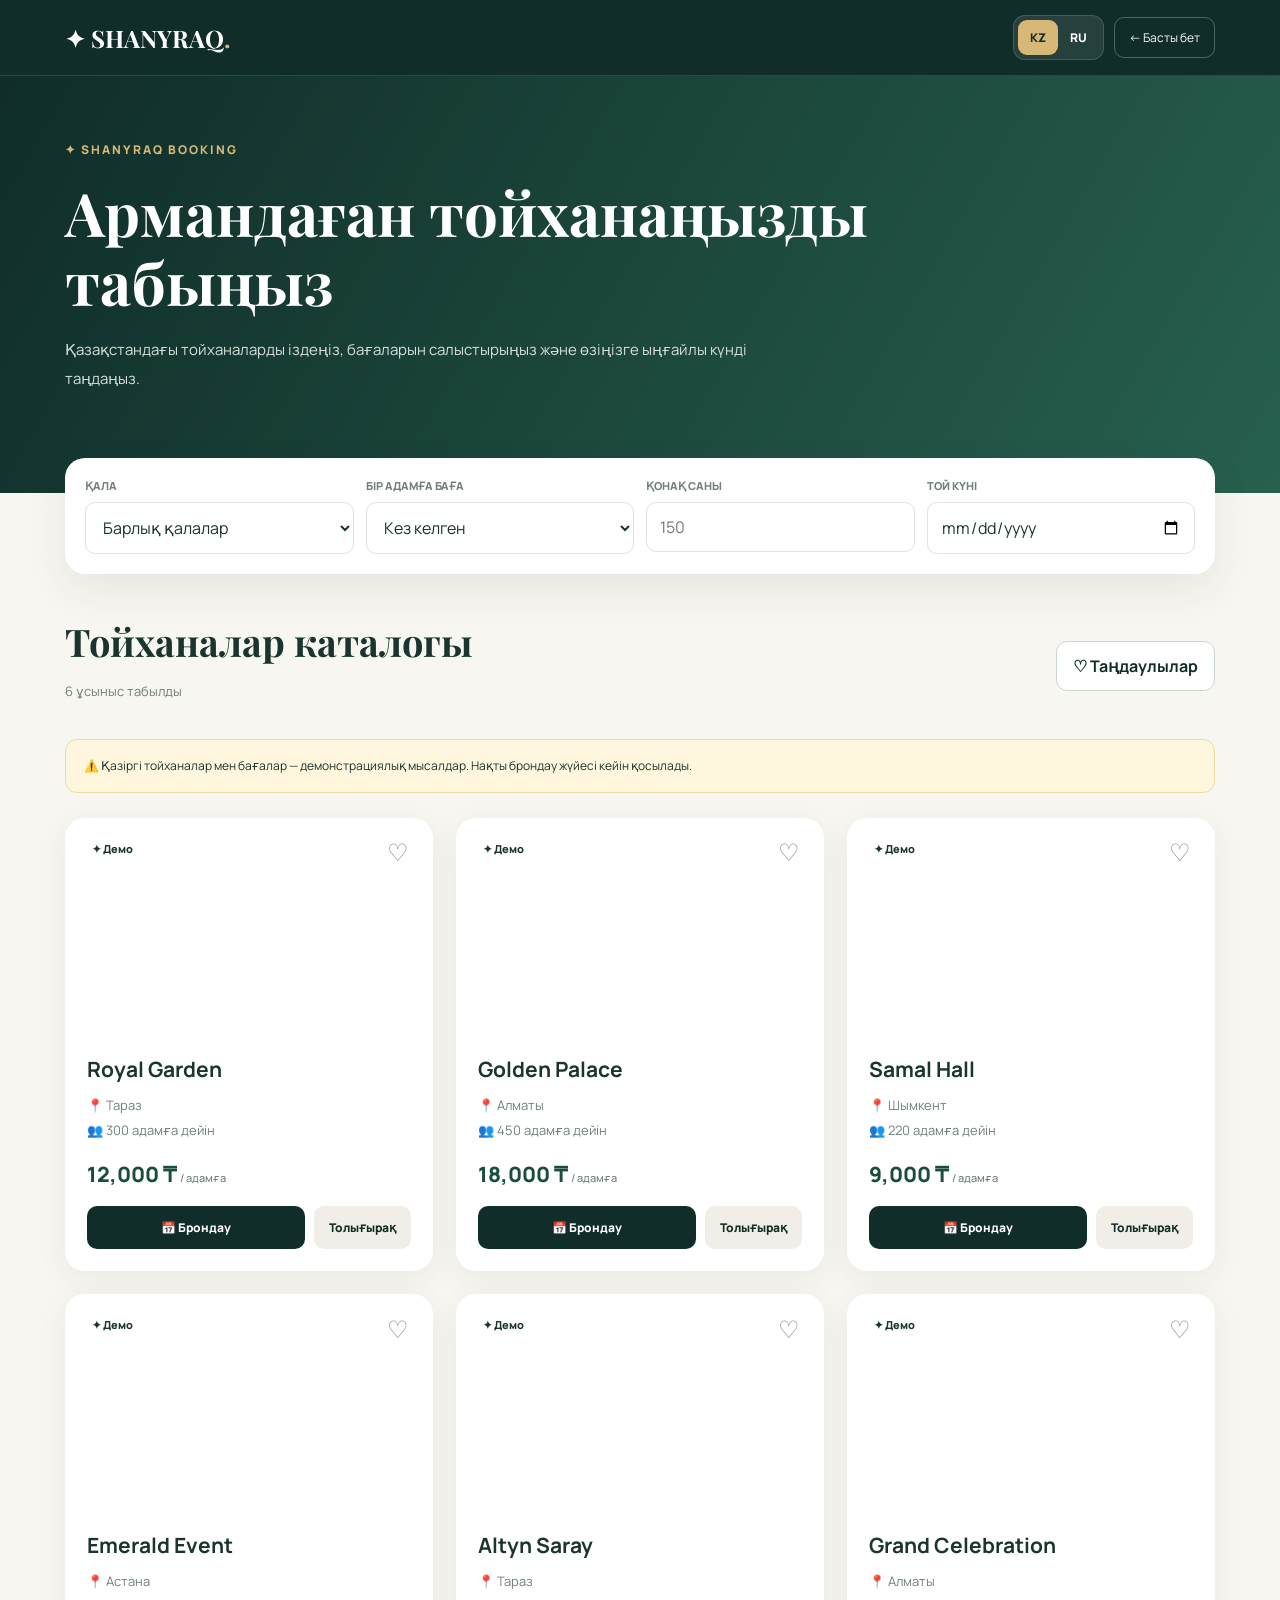
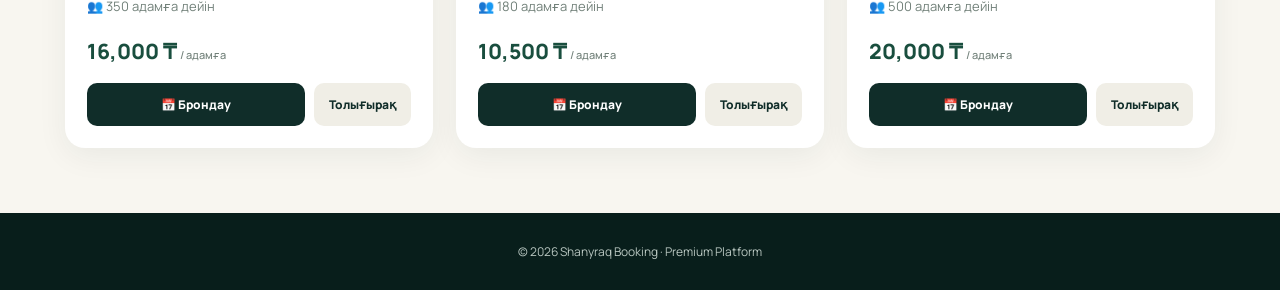
==== commit 46f362bc: "Change greeting from 'Hello World' to 'Goodbye World'" ====
--- a/index.html
+++ b/index.html
@@ -3,402 +3,329 @@
 <html lang="kk">
 <head>
 <meta charset="UTF-8">
-<meta name="viewport" content="width=device-width, initial-scale=1">
+<meta name="viewport" content="width=device-width,initial-scale=1">
 <meta name="theme-color" content="#102d29">
-<title>Shanyraq Booking — Premium</title>
+<title>Shanyraq Booking | Тойханалар</title>
 
 <link href="https://fonts.googleapis.com/css2?family=Manrope:wght@400;500;600;700;800&family=Playfair+Display:wght@500;600;700&display=swap" rel="stylesheet">
 
 <style>
 :root{
-  --green:#102d29;
-  --green2:#245447;
-  --gold:#d9b976;
-  --cream:#f8f6f0;
-  --ink:#1a3029;
+ --green:#102d29;
+ --green2:#245447;
+ --gold:#d8b876;
+ --cream:#f8f6f0;
+ --ink:#19352e;
+ --muted:#718079;
 }
 *{box-sizing:border-box}
 html{scroll-behavior:smooth}
 body{
-  margin:0;
-  background:var(--cream);
-  color:var(--ink);
-  font-family:Manrope,Arial,sans-serif;
-  overflow-x:hidden;
-}
-a{text-decoration:none;color:inherit}
+ margin:0;
+ background:var(--cream);
+ color:var(--ink);
+ font-family:Manrope,Arial,sans-serif;
+ overflow-x:hidden;
+}
 button,input,select{font:inherit}
 button{cursor:pointer}
+a{text-decoration:none;color:inherit}
 .container{
-  width:calc(100% - 36px);
-  max-width:1180px;
-  margin:auto;
+ width:calc(100% - 32px);
+ max-width:1150px;
+ margin:auto;
 }
 header{
-  background:var(--green);
-  position:sticky;
-  top:0;
-  z-index:100;
-  border-bottom:1px solid #ffffff20;
+ background:var(--green);
+ color:white;
+ position:sticky;
+ top:0;
+ z-index:50;
+ border-bottom:1px solid #ffffff20;
 }
 .nav{
-  min-height:75px;
-  display:flex;
-  align-items:center;
-  justify-content:space-between;
-  gap:12px;
+ min-height:75px;
+ display:flex;
+ align-items:center;
+ justify-content:space-between;
+ gap:12px;
 }
 .logo{
-  font:700 24px "Playfair Display",Georgia,serif;
-  color:white;
-  white-space:nowrap;
+ font:700 24px "Playfair Display",Georgia,serif;
+ white-space:nowrap;
+ color:white;
 }
 .logo span{color:var(--gold)}
-.links{
-  display:flex;
-  gap:24px;
-  color:white;
-  font-size:13px;
-}
-.links a:hover{color:var(--gold)}
-.actions{
-  display:flex;
-  gap:10px;
-  align-items:center;
+.header-actions{
+ display:flex;
+ align-items:center;
+ gap:10px;
 }
 .languages{
-  display:flex;
-  padding:4px;
-  border-radius:12px;
-  background:#ffffff15;
-  border:1px solid #ffffff25;
+ display:flex;
+ padding:4px;
+ background:#ffffff18;
+ border:1px solid #ffffff25;
+ border-radius:12px;
 }
 .lang{
-  border:0;
-  background:transparent;
-  color:white;
-  padding:9px 12px;
-  border-radius:9px;
-  font-weight:800;
-  font-size:12px;
+ border:0;
+ background:transparent;
+ color:white;
+ padding:9px 12px;
+ border-radius:9px;
+ font-size:12px;
+ font-weight:800;
 }
 .lang.active{
-  background:var(--gold);
-  color:var(--green);
-}
-.gold-btn{
-  border:0;
-  border-radius:12px;
-  background:var(--gold);
-  color:var(--green);
-  padding:15px 22px;
-  font-weight:800;
-  transition:.25s;
-}
-.gold-btn:hover{
-  background:#efd497;
-  transform:translateY(-2px);
+ background:var(--gold);
+ color:var(--green);
+}
+.back{
+ border:1px solid #ffffff45;
+ padding:11px 14px;
+ border-radius:10px;
+ font-size:12px;
+ white-space:nowrap;
 }
 .hero{
-  position:relative;
-  min-height:650px;
-  color:white;
-  display:flex;
-  align-items:center;
-  background:
-    linear-gradient(90deg,
-      rgba(8,30,27,.94),
-      rgba(8,30,27,.60)),
-    url("https://images.unsplash.com/photo-1519167758481-83f550bb49b3?auto=format&fit=crop&w=1800&q=85")
-    center/cover;
-}
-.hero-content{
-  padding:85px 0 95px;
-  width:100%;
+ background:linear-gradient(120deg,#102d29,#27604f);
+ color:white;
+ padding:65px 0 85px;
 }
 .eyebrow{
-  font-size:11px;
-  letter-spacing:2px;
-  color:var(--gold);
-  font-weight:800;
-  text-transform:uppercase;
+ color:var(--gold);
+ font-size:12px;
+ font-weight:800;
+ letter-spacing:2px;
 }
 .hero h1{
-  font:700 clamp(38px,6vw,76px)/1.13 "Playfair Display",Georgia,serif;
-  max-width:850px;
-  margin:20px 0;
-  overflow-wrap:break-word;
-}
-.hero h1 span{color:var(--gold)}
+ font:700 clamp(35px,6vw,60px)/1.15 "Playfair Display",Georgia,serif;
+ margin:20px 0;
+ max-width:850px;
+ overflow-wrap:break-word;
+}
 .hero p{
-  color:#e0e9e3;
-  max-width:620px;
-  font-size:16px;
-  line-height:1.9;
-}
-.search{
-  display:grid;
-  grid-template-columns:1fr 1fr 1fr auto;
-  gap:10px;
-  background:white;
-  border-radius:18px;
-  padding:12px;
-  margin-top:35px;
-  max-width:1050px;
-  box-shadow:0 25px 60px #0005;
-}
-.field{
-  padding:8px 13px;
-  min-width:0;
-}
+ color:#d4e0d9;
+ font-size:15px;
+ line-height:1.9;
+ max-width:700px;
+}
+.filters{
+ display:grid;
+ grid-template-columns:repeat(4,minmax(0,1fr));
+ gap:12px;
+ background:white;
+ padding:20px;
+ border-radius:20px;
+ margin-top:-35px;
+ position:relative;
+ box-shadow:0 15px 40px #132e2515;
+}
+.field{min-width:0}
 .field label{
-  display:block;
-  color:#718079;
-  font-size:11px;
-  font-weight:800;
-  margin-bottom:8px;
-}
-.field select,.field input{
-  display:block;
-  width:100%;
-  min-width:0;
-  border:0;
-  outline:0;
-  background:white;
-  color:#19332c;
-  font-size:14px;
-  padding:5px 0;
-}
-.search button{
-  min-width:120px;
-}
-.stats{
-  display:flex;
-  gap:35px;
-  flex-wrap:wrap;
-  margin-top:35px;
-}
-.stat strong{
-  display:block;
-  color:var(--gold);
-  font-size:26px;
-}
-.stat small{
-  color:#d0ddd5;
-  font-size:12px;
-}
-.section{padding:85px 0}
-.section h2{
-  font:700 clamp(30px,4vw,45px) "Playfair Display",Georgia,serif;
-  margin:13px 0 20px;
+ display:block;
+ font-size:11px;
+ font-weight:800;
+ color:var(--muted);
+ margin-bottom:9px;
+}
+.field input,.field select{
+ width:100%;
+ min-width:0;
+ padding:13px;
+ border:1px solid #dce5de;
+ border-radius:10px;
+ background:white;
+ color:var(--ink);
+ outline:none;
+}
+.field input:focus,.field select:focus{
+ border-color:var(--gold);
+}
+.heading{
+ display:flex;
+ justify-content:space-between;
+ align-items:center;
+ gap:15px;
+ margin:42px 0 23px;
+ flex-wrap:wrap;
+}
+.heading h2{
+ font:700 clamp(28px,4vw,38px) "Playfair Display",Georgia,serif;
+ margin:0 0 8px;
 }
 .muted{
-  color:#718079;
-  font-size:14px;
-  line-height:1.8;
-}
-.categories{
-  display:grid;
-  grid-template-columns:repeat(4,minmax(0,1fr));
-  gap:18px;
-  margin-top:32px;
-}
-.category{
-  min-height:285px;
-  border-radius:20px;
-  position:relative;
-  overflow:hidden;
-  background-position:center;
-  background-size:cover;
-  display:flex;
-  align-items:flex-end;
-  padding:22px;
-  color:white;
-  transition:.3s;
-}
-.category:before{
-  content:"";
-  position:absolute;
-  inset:0;
-  background:linear-gradient(0deg,#061c19f0,transparent 85%);
-}
-.category:hover{
-  transform:translateY(-7px);
-}
-.category div{position:relative}
-.category h3{
-  font-size:20px;
-  margin:0 0 8px;
-}
-.category p{
-  font-size:12px;
-  margin:0;
-  color:#e4eae5;
-}
-.cat1{
-  background-image:url("https://images.unsplash.com/photo-1519167758481-83f550bb49b3?auto=format&fit=crop&w=700&q=80");
-}
-.cat2{
-  background-image:url("https://images.unsplash.com/photo-1492684223066-81342ee5ff30?auto=format&fit=crop&w=700&q=80");
-}
-.cat3{
-  background-image:url("https://images.unsplash.com/photo-1516035069371-29a1b244cc32?auto=format&fit=crop&w=700&q=80");
-}
-.cat4{
-  background-image:url("https://images.unsplash.com/photo-1519741497674-611481863552?auto=format&fit=crop&w=700&q=80");
-}
-.dark{
-  background:var(--green);
-  color:white;
-}
-.dark .muted{color:#b7c8c1}
-.cards{
-  display:grid;
-  grid-template-columns:repeat(3,minmax(0,1fr));
-  gap:22px;
-  margin-top:30px;
+ color:var(--muted);
+ font-size:13px;
+ line-height:1.8;
+}
+.fav-filter{
+ border:1px solid #cad8ce;
+ background:white;
+ padding:13px 16px;
+ border-radius:11px;
+ font-weight:700;
+ color:var(--green);
+}
+.fav-filter.active{
+ background:#e8f2eb;
+ border-color:#2b7755;
+}
+.notice{
+ background:#fff7dd;
+ border:1px solid #eedca1;
+ padding:15px 18px;
+ border-radius:12px;
+ font-size:12px;
+ line-height:1.8;
+ margin-bottom:25px;
+}
+.grid{
+ display:grid;
+ grid-template-columns:repeat(3,minmax(0,1fr));
+ gap:23px;
+ padding-bottom:65px;
 }
 .card{
-  background:white;
-  color:var(--ink);
-  border-radius:20px;
-  overflow:hidden;
-  box-shadow:0 10px 35px #00000015;
-  transition:.3s;
-}
-.card:hover{transform:translateY(-6px)}
-.card-img{
-  height:210px;
-  background-position:center;
-  background-size:cover;
-  position:relative;
-}
-.card-img span{
-  position:absolute;
-  top:14px;
-  left:14px;
-  background:white;
-  border-radius:20px;
-  padding:8px 12px;
-  font-size:11px;
-  font-weight:800;
-}
+ background:white;
+ border-radius:20px;
+ overflow:hidden;
+ box-shadow:0 8px 30px #102d2910;
+ transition:.3s;
+}
+.card:hover{transform:translateY(-5px)}
+.photo{
+ height:215px;
+ background-size:cover;
+ background-position:center;
+ position:relative;
+}
+.tag{
+ position:absolute;
+ top:15px;
+ left:15px;
+ background:white;
+ padding:8px 12px;
+ border-radius:25px;
+ font-size:11px;
+ font-weight:800;
+}
+.heart{
+ position:absolute;
+ top:13px;
+ right:14px;
+ border:0;
+ background:white;
+ border-radius:50%;
+ width:42px;
+ height:42px;
+ font-size:24px;
+ color:#888;
+}
+.heart.saved{color:#e44869}
 .card-body{padding:22px}
-.card-body h3{margin:0 0 10px}
-.card-body p{
-  color:#718079;
-  font-size:13px;
-}
-.card-bottom{
-  display:flex;
-  justify-content:space-between;
-  align-items:center;
-  gap:10px;
-  margin-top:22px;
+.card-body h3{
+ font-size:21px;
+ margin:0 0 10px;
+}
+.details{
+ color:var(--muted);
+ font-size:13px;
+ line-height:1.9;
 }
 .price{
-  color:var(--green2);
-  font-size:13px;
-  font-weight:800;
-}
-.small-btn{
-  background:var(--green);
-  color:white;
-  border:0;
-  padding:12px 15px;
-  border-radius:10px;
-  font-size:12px;
-  font-weight:800;
-}
-.steps{
-  display:grid;
-  grid-template-columns:repeat(3,minmax(0,1fr));
-  gap:22px;
-  margin-top:30px;
-}
-.step{
-  background:white;
-  padding:30px;
-  border-radius:20px;
-}
-.number{
-  color:var(--gold);
-  font:700 45px Georgia,serif;
-}
-.step h3{margin:16px 0}
-.cta{
-  background:linear-gradient(120deg,#245447,#102d29);
-  color:white;
-  border-radius:24px;
-  padding:55px;
-  display:flex;
-  align-items:center;
-  justify-content:space-between;
-  gap:25px;
-}
-.cta h2{margin:12px 0}
-.cta p{
-  color:#c5d3cc;
-  line-height:1.8;
-}
+ color:#194e3e;
+ font-size:21px;
+ font-weight:800;
+ margin:18px 0;
+}
+.price small{
+ color:var(--muted);
+ font-size:11px;
+ font-weight:500;
+}
+.card-actions{
+ display:flex;
+ gap:9px;
+}
+.btn{
+ border:0;
+ border-radius:10px;
+ padding:13px 15px;
+ font-weight:800;
+ font-size:12px;
+}
+.primary{
+ background:var(--green);
+ color:white;
+ flex:1;
+}
+.secondary{
+ background:#f0eee6;
+ color:var(--green);
+}
+.empty{
+ text-align:center;
+ padding:45px;
+ color:var(--muted);
+}
+dialog{
+ border:0;
+ border-radius:20px;
+ width:calc(100% - 30px);
+ max-width:450px;
+ padding:25px;
+ box-shadow:0 30px 100px #0005;
+}
+dialog::backdrop{background:#051a17aa}
+dialog h2{
+ font:700 27px "Playfair Display",Georgia,serif;
+}
+dialog label{
+ display:block;
+ font-size:12px;
+ font-weight:800;
+ margin:16px 0 8px;
+}
+dialog input{
+ display:block;
+ width:100%;
+ padding:13px;
+ border:1px solid #cddbd1;
+ border-radius:10px;
+}
+.dialog-actions{
+ display:flex;
+ gap:10px;
+ margin-top:22px;
+}
+.dialog-actions button{flex:1}
 footer{
-  background:#081e1b;
-  color:#b8c6c0;
-  padding:35px 0;
-  font-size:12px;
-}
-.footer-row{
-  display:flex;
-  justify-content:space-between;
-  align-items:center;
-  gap:20px;
-  flex-wrap:wrap;
-}
-@media(max-width:950px){
-  .links{display:none}
-  .categories{grid-template-columns:repeat(2,1fr)}
-  .cards{grid-template-columns:repeat(2,1fr)}
-  .search{grid-template-columns:repeat(2,minmax(0,1fr))}
-}
-@media(max-width:600px){
-  .container{width:calc(100% - 32px)}
-  .nav{min-height:68px}
-  .logo{font-size:19px}
-  .lang{padding:8px 10px}
-  .nav-partner{display:none}
-  .hero{min-height:auto}
-  .hero-content{padding:65px 0 75px}
-  .hero h1{
-    font-size:clamp(35px,9vw,48px);
-    line-height:1.15;
-  }
-  .hero p{font-size:14px}
-  .search{
-    grid-template-columns:minmax(0,1fr);
-    gap:4px;
-    padding:13px;
-    border-radius:17px;
-  }
-  .field{
-    padding:10px;
-    border-bottom:1px solid #eee;
-  }
-  .search button{
-    width:100%;
-    margin-top:7px;
-  }
-  .stats{gap:22px}
-  .stat strong{font-size:22px}
-  .section{padding:60px 0}
-  .categories,.cards,.steps{
-    grid-template-columns:minmax(0,1fr);
-  }
-  .category{min-height:240px}
-  .cta{
-    padding:30px 24px;
-    display:block;
-  }
-  .cta button{margin-top:18px}
+ background:#081e1b;
+ color:#b8c6c0;
+ padding:30px;
+ text-align:center;
+ font-size:12px;
+}
+@media(max-width:850px){
+ .filters{grid-template-columns:repeat(2,minmax(0,1fr))}
+ .grid{grid-template-columns:repeat(2,minmax(0,1fr))}
+}
+@media(max-width:570px){
+ .nav{min-height:70px}
+ .logo{font-size:18px}
+ .header-actions{gap:6px}
+ .lang{padding:8px}
+ .back{padding:9px;font-size:10px}
+ .hero{padding:45px 0 75px}
+ .hero h1{font-size:clamp(34px,9vw,45px)}
+ .hero p{font-size:14px}
+ .filters,.grid{grid-template-columns:minmax(0,1fr)}
+ .filters{padding:17px}
+ .photo{height:235px}
+ .heading{margin-top:35px}
+ .card-actions{flex-wrap:wrap}
 }
 </style>
 </head>
@@ -406,302 +333,500 @@
 <body>
 
 <header>
-<div class="container nav">
-  <a class="logo" href="index.html">
-    ✦ SHANYRAQ<span>.</span>
+ <div class="container nav">
+  <a href="index.html" class="logo">
+   ✦ SHANYRAQ<span>.</span>
   </a>
 
-  <nav class="links">
-    <a href="venues.html" data-kk="Тойханалар" data-ru="Банкетные залы">Тойханалар</a>
-    <a href="#services" data-kk="Қызметтер" data-ru="Услуги">Қызметтер</a>
-    <a href="#how" data-kk="Қалай жұмыс істейді?" data-ru="Как это работает?">Қалай жұмыс істейді?</a>
-  </nav>
-
-  <div class="actions">
-    <div class="languages">
-      <button class="lang active" id="kz" type="button">🇰🇿 KZ</button>
-      <button class="lang" id="ru" type="button">🇷🇺 RU</button>
+  <div class="header-actions">
+   <div class="languages">
+    <button id="kz" class="lang active" type="button">
+     KZ
+    </button>
+    <button id="ru" class="lang" type="button">
+     RU
+    </button>
+   </div>
+
+   <a href="index.html" class="back"
+      data-kk="← Басты бет"
+      data-ru="← Главная">
+    ← Басты бет
+   </a>
+  </div>
+ </div>
+</header>
+
+<section class="hero">
+ <div class="container">
+  <div class="eyebrow">
+   ✦ SHANYRAQ BOOKING
+  </div>
+
+  <h1 data-kk="Армандаған тойханаңызды табыңыз"
+      data-ru="Найдите банкетный зал своей мечты">
+   Армандаған тойханаңызды табыңыз
+  </h1>
+
+  <p data-kk="Қазақстандағы тойханаларды іздеңіз, бағаларын салыстырыңыз және өзіңізге ыңғайлы күнді таңдаңыз."
+     data-ru="Ищите банкетные залы Казахстана, сравнивайте цены и выбирайте удобную дату.">
+   Қазақстандағы тойханаларды іздеңіз,
+   бағаларын салыстырыңыз және өзіңізге
+   ыңғайлы күнді таңдаңыз.
+  </p>
+ </div>
+</section>
+
+<main class="container">
+
+<div class="filters">
+
+ <div class="field">
+  <label data-kk="ҚАЛА" data-ru="ГОРОД">
+   ҚАЛА
+  </label>
+  <select id="city">
+   <option value=""
+    data-kk="Барлық қалалар"
+    data-ru="Все города">Барлық қалалар</option>
+   <option value="Тараз">Тараз</option>
+   <option value="Алматы">Алматы</option>
+   <option value="Астана">Астана</option>
+   <option value="Шымкент">Шымкент</option>
+  </select>
+ </div>
+
+ <div class="field">
+  <label data-kk="БІР АДАМҒА БАҒА"
+         data-ru="ЦЕНА ЗА ЧЕЛОВЕКА">
+   БІР АДАМҒА БАҒА
+  </label>
+  <select id="price">
+   <option value=""
+    data-kk="Кез келген"
+    data-ru="Любая">Кез келген</option>
+   <option value="10000"
+    data-kk="До 10 000 ₸"
+    data-ru="До 10 000 ₸">10 000 ₸ дейін</option>
+   <option value="15000"
+    data-kk="15 000 ₸ дейін"
+    data-ru="До 15 000 ₸">15 000 ₸ дейін</option>
+   <option value="20000"
+    data-kk="20 000 ₸ дейін"
+    data-ru="До 20 000 ₸">20 000 ₸ дейін</option>
+  </select>
+ </div>
+
+ <div class="field">
+  <label data-kk="ҚОНАҚ САНЫ"
+         data-ru="КОЛИЧЕСТВО ГОСТЕЙ">
+   ҚОНАҚ САНЫ
+  </label>
+  <input type="number" id="guests"
+   min="1" placeholder="150">
+ </div>
+
+ <div class="field">
+  <label data-kk="ТОЙ КҮНІ"
+         data-ru="ДАТА МЕРОПРИЯТИЯ">
+   ТОЙ КҮНІ
+  </label>
+  <input type="date" id="date">
+ </div>
+
+</div>
+
+<div class="heading">
+ <div>
+  <h2 data-kk="Тойханалар каталогы"
+      data-ru="Каталог банкетных залов">
+   Тойханалар каталогы
+  </h2>
+  <p class="muted" id="count"></p>
+ </div>
+
+ <button id="favFilter" class="fav-filter">
+  ♡ Таңдаулылар
+ </button>
+</div>
+
+<div class="notice"
+ data-kk="⚠️ Қазіргі тойханалар мен бағалар — демонстрациялық мысалдар. Нақты брондау жүйесі кейін қосылады."
+ data-ru="⚠️ Банкетные залы и цены сейчас являются демонстрационными примерами. Реальное бронирование будет добавлено позже.">
+ ⚠️ Қазіргі тойханалар мен бағалар —
+ демонстрациялық мысалдар.
+ Нақты брондау жүйесі кейін қосылады.
+</div>
+
+<div id="cards" class="grid"></div>
+
+<div id="empty" class="empty" hidden
+ data-kk="Сүзгіге сәйкес тойхана табылмады."
+ data-ru="По вашему запросу ничего не найдено.">
+ Сүзгіге сәйкес тойхана табылмады.
+</div>
+
+</main>
+
+<dialog id="bookingDialog">
+ <form id="bookingForm">
+
+  <h2 id="bookingTitle">Брондау</h2>
+
+  <p class="muted"
+   data-kk="Демонстрациялық өтінім"
+   data-ru="Демонстрационная заявка">
+   Демонстрациялық өтінім
+  </p>
+
+  <label data-kk="Аты-жөніңіз"
+         data-ru="Ваше имя">
+   Аты-жөніңіз
+  </label>
+  <input id="customerName" required maxlength="80">
+
+  <label data-kk="Телефон"
+         data-ru="Телефон">
+   Телефон
+  </label>
+  <input id="customerPhone" type="tel" required>
+
+  <label data-kk="Той күні"
+         data-ru="Дата мероприятия">
+   Той күні
+  </label>
+  <input id="bookingDate" type="date" required>
+
+  <div class="dialog-actions">
+   <button type="button" id="closeDialog"
+    class="btn secondary"
+    data-kk="Жабу" data-ru="Закрыть">
+    Жабу
+   </button>
+
+   <button type="submit" class="btn primary"
+    data-kk="Демо өтінім"
+    data-ru="Демо-заявка">
+    Демо өтінім
+   </button>
+  </div>
+
+ </form>
+</dialog>
+
+<footer>
+ © 2026 Shanyraq Booking · Premium Platform
+</footer>
+
+<script>
+const venues = [
+ {
+  id:1,
+  name:"Royal Garden",
+  city:"Тараз",
+  price:12000,
+  capacity:300,
+  image:"https://images.unsplash.com/photo-1519167758481-83f550bb49b3?auto=format&fit=crop&w=900&q=80"
+ },
+ {
+  id:2,
+  name:"Golden Palace",
+  city:"Алматы",
+  price:18000,
+  capacity:450,
+  image:"https://images.unsplash.com/photo-1519741497674-611481863552?auto=format&fit=crop&w=900&q=80"
+ },
+ {
+  id:3,
+  name:"Samal Hall",
+  city:"Шымкент",
+  price:9000,
+  capacity:220,
+  image:"https://images.unsplash.com/photo-1511795409834-ef04bbd61622?auto=format&fit=crop&w=900&q=80"
+ },
+ {
+  id:4,
+  name:"Emerald Event",
+  city:"Астана",
+  price:16000,
+  capacity:350,
+  image:"https://images.unsplash.com/photo-1464366400600-7168b8af9bc3?auto=format&fit=crop&w=900&q=80"
+ },
+ {
+  id:5,
+  name:"Altyn Saray",
+  city:"Тараз",
+  price:10500,
+  capacity:180,
+  image:"https://images.unsplash.com/photo-1507504031003-b417219a0fde?auto=format&fit=crop&w=900&q=80"
+ },
+ {
+  id:6,
+  name:"Grand Celebration",
+  city:"Алматы",
+  price:20000,
+  capacity:500,
+  image:"https://images.unsplash.com/photo-1519225421980-715cb0215aed?auto=format&fit=crop&w=900&q=80"
+ }
+];
+
+const $ = id => document.getElementById(id);
+
+const format = n =>
+ new Intl.NumberFormat("kk-KZ").format(n);
+
+let currentLang =
+ localStorage.getItem("shanyraq_lang") || "kk";
+
+if (!["kk","ru"].includes(currentLang)) {
+ currentLang = "kk";
+}
+
+let saved = new Set(
+ JSON.parse(
+  localStorage.getItem("shanyraq_favs") || "[]"
+ )
+);
+
+let onlySaved = false;
+let selectedVenue = null;
+
+const now = new Date();
+const localToday = new Date(
+ now.getTime() - now.getTimezoneOffset()*60000
+).toISOString().slice(0,10);
+
+$("date").min = localToday;
+$("bookingDate").min = localToday;
+
+const words = {
+ kk:{
+  found:"ұсыныс табылды",
+  favorites:"♡ Таңдаулылар",
+  city:"Қала",
+  capacity:"адамға дейін",
+  perPerson:"/ адамға",
+  book:"📅 Брондау",
+  more:"Толығырақ",
+  demo:"✦ Демо",
+  saved:"Демо өтінім сақталды. Нақты тойханаға жіберілген жоқ."
+ },
+ ru:{
+  found:"предложений найдено",
+  favorites:"♡ Избранное",
+  city:"Город",
+  capacity:"человек",
+  perPerson:"/ за человека",
+  book:"📅 Бронировать",
+  more:"Подробнее",
+  demo:"✦ Демо",
+  saved:"Демо-заявка сохранена. В реальный банкетный зал она не отправлена."
+ }
+};
+
+function setLanguage(lang) {
+ currentLang = lang;
+ localStorage.setItem("shanyraq_lang",lang);
+ document.documentElement.lang = lang;
+
+ document.querySelectorAll("[data-kk][data-ru]")
+  .forEach(el => {
+   el.textContent = el.getAttribute("data-"+lang);
+  });
+
+ $("kz").classList.toggle("active",lang==="kk");
+ $("ru").classList.toggle("active",lang==="ru");
+
+ $("favFilter").textContent =
+  words[lang].favorites;
+
+ render();
+}
+
+$("kz").onclick = () => setLanguage("kk");
+$("ru").onclick = () => setLanguage("ru");
+
+function render() {
+ const t = words[currentLang];
+
+ const city = $("city").value;
+ const maxPrice = Number($("price").value) || Infinity;
+ const guests = Number($("guests").value) || 0;
+
+ const filtered = venues.filter(v =>
+  (!city || v.city === city) &&
+  v.price <= maxPrice &&
+  v.capacity >= guests &&
+  (!onlySaved || saved.has(v.id))
+ );
+
+ $("count").textContent =
+  filtered.length + " " + t.found;
+
+ $("cards").innerHTML = filtered.map(v => `
+  <article class="card">
+
+   <div class="photo"
+    style="background-image:url('${v.image}')">
+
+    <span class="tag">${t.demo}</span>
+
+    <button class="heart
+     ${saved.has(v.id) ? "saved" : ""}"
+     data-fav="${v.id}">
+     ${saved.has(v.id) ? "♥" : "♡"}
+    </button>
+   </div>
+
+   <div class="card-body">
+    <h3>${v.name}</h3>
+
+    <div class="details">
+     📍 ${v.city}<br>
+     👥 ${v.capacity} ${t.capacity}
     </div>
-    <a href="#partner" class="gold-btn nav-partner"
-       data-kk="+ Қызмет қосу"
-       data-ru="+ Добавить услугу">+ Қызмет қосу</a>
-  </div>
-</div>
-</header>
-
-<main>
-
-<section class="hero">
-<div class="container hero-content">
-  <div class="eyebrow"
-       data-kk="✦ Қазақстандағы мерекелік платформа"
-       data-ru="✦ Платформа мероприятий Казахстана">
-    ✦ Қазақстандағы мерекелік платформа
-  </div>
-
-  <h1 data-kk="Ерекше сәттер <span>осында</span> басталады."
-      data-ru="Особенные моменты начинаются <span>здесь.</span>">
-    Ерекше сәттер <span>осында</span> басталады.
-  </h1>
-
-  <p data-kk="Армандаған тойыңызға арналған үздік орындар мен мамандарды бір жерден табыңыз."
-     data-ru="Найдите лучшие площадки и специалистов для вашего торжества в одном месте.">
-    Армандаған тойыңызға арналған үздік орындар мен мамандарды бір жерден табыңыз.
-  </p>
-
-  <form class="search" id="searchForm">
-    <div class="field">
-      <label data-kk="ҚАЛА" data-ru="ГОРОД">ҚАЛА</label>
-      <select id="city">
-        <option value="Тараз">Тараз</option>
-        <option value="Алматы">Алматы</option>
-        <option value="Астана">Астана</option>
-        <option value="Шымкент">Шымкент</option>
-      </select>
+
+    <div class="price">
+     ${format(v.price)} ₸
+     <small>${t.perPerson}</small>
     </div>
 
-    <div class="field">
-      <label data-kk="ҚЫЗМЕТ ТҮРІ" data-ru="ТИП УСЛУГИ">ҚЫЗМЕТ ТҮРІ</label>
-      <select id="service">
-        <option value="venues" data-kk="Тойханалар" data-ru="Банкетные залы">Тойханалар</option>
-        <option value="hosts" data-kk="Асабалар" data-ru="Ведущие">Асабалар</option>
-        <option value="photo" data-kk="Фотографтар" data-ru="Фотографы">Фотографтар</option>
-        <option value="decor" data-kk="Безендіру" data-ru="Оформление">Безендіру</option>
-      </select>
+    <div class="card-actions">
+     <button class="btn primary"
+      data-book="${v.id}">
+      ${t.book}
+     </button>
+
+     <button class="btn secondary"
+      data-info="${v.id}">
+      ${t.more}
+     </button>
     </div>
-
-    <div class="field">
-      <label data-kk="ІС-ШАРА КҮНІ" data-ru="ДАТА МЕРОПРИЯТИЯ">ІС-ШАРА КҮНІ</label>
-      <input id="date" type="date">
-    </div>
-
-    <button class="gold-btn" type="submit"
-            data-kk="Іздеу →" data-ru="Поиск →">Іздеу →</button>
-  </form>
-
-  <div class="stats">
-    <div class="stat">
-      <strong>01</strong>
-      <small data-kk="Бірыңғай платформа" data-ru="Единая платформа">Бірыңғай платформа</small>
-    </div>
-    <div class="stat">
-      <strong>24/7</strong>
-      <small data-kk="Қызметтерді қарау" data-ru="Просмотр услуг">Қызметтерді қарау</small>
-    </div>
-    <div class="stat">
-      <strong>100%</strong>
-      <small data-kk="Тегін демо" data-ru="Бесплатное демо">Тегін демо</small>
-    </div>
-  </div>
-</div>
-</section>
-
-<section class="section" id="services">
-<div class="container">
-  <div class="eyebrow" data-kk="БАРЛЫҒЫ БІР ЖЕРДЕ" data-ru="ВСЁ В ОДНОМ МЕСТЕ">БАРЛЫҒЫ БІР ЖЕРДЕ</div>
-  <h2 data-kk="Қызметтер әлемі" data-ru="Мир услуг">Қызметтер әлемі</h2>
-  <p class="muted" data-kk="Ерекше күніңізге қажет нәрсенің бәрі." data-ru="Всё необходимое для вашего особенного дня.">Ерекше күніңізге қажет нәрсенің бәрі.</p>
-
-  <div class="categories">
-    <a href="venues.html" class="category cat1">
-      <div>
-        <h3 data-kk="🏛️ Тойханалар" data-ru="🏛️ Банкетные залы">🏛️ Тойханалар</h3>
-        <p data-kk="Керемет мерекелік орындар →" data-ru="Лучшие площадки для праздника →">Керемет мерекелік орындар →</p>
-      </div>
-    </a>
-
-    <a href="#popular" class="category cat2">
-      <div>
-        <h3 data-kk="🎤 Асабалар" data-ru="🎤 Ведущие">🎤 Асабалар</h3>
-        <p data-kk="Кәсіби жүргізушілер →" data-ru="Профессиональные ведущие →">Кәсіби жүргізушілер →</p>
-      </div>
-    </a>
-
-    <a href="#popular" class="category cat3">
-      <div>
-        <h3 data-kk="📸 Фотографтар" data-ru="📸 Фотографы">📸 Фотографтар</h3>
-        <p data-kk="Естен кетпес кадрлар →" data-ru="Незабываемые кадры →">Естен кетпес кадрлар →</p>
-      </div>
-    </a>
-
-    <a href="#popular" class="category cat4">
-      <div>
-        <h3 data-kk="✨ Безендіру" data-ru="✨ Оформление">✨ Безендіру</h3>
-        <p data-kk="Сәнді декорациялар →" data-ru="Стильные декорации →">Сәнді декорациялар →</p>
-      </div>
-    </a>
-  </div>
-</div>
-</section>
-
-<section class="section dark" id="popular">
-<div class="container">
-  <div class="eyebrow" data-kk="АРНАЙЫ ТАҢДАУ" data-ru="НАШ ВЫБОР">АРНАЙЫ ТАҢДАУ</div>
-  <h2 data-kk="Танымал ұсыныстар" data-ru="Популярные предложения">Танымал ұсыныстар</h2>
-  <p class="muted" data-kk="Төмендегі ұсыныстар — демонстрациялық үлгілер." data-ru="Предложения ниже — демонстрационные примеры.">Төмендегі ұсыныстар — демонстрациялық үлгілер.</p>
-
-  <div class="cards">
-    <article class="card">
-      <div class="card-img" style="background-image:url('https://images.unsplash.com/photo-1519167758481-83f550bb49b3?auto=format&fit=crop&w=900&q=80')">
-        <span>✦ DEMO</span>
-      </div>
-      <div class="card-body">
-        <h3>Royal Garden</h3>
-        <p>📍 Тараз · Банкет залы</p>
-        <div class="card-bottom">
-          <span class="price" data-kk="Бағасы нақтыланады" data-ru="Цена уточняется">Бағасы нақтыланады</span>
-          <a class="small-btn" href="venues.html" data-kk="Қарау →" data-ru="Смотреть →">Қарау →</a>
-        </div>
-      </div>
-    </article>
-
-    <article class="card">
-      <div class="card-img" style="background-image:url('https://images.unsplash.com/photo-1492684223066-81342ee5ff30?auto=format&fit=crop&w=900&q=80')">
-        <span>✦ DEMO</span>
-      </div>
-      <div class="card-body">
-        <h3>Event Host</h3>
-        <p data-kk="🎤 Асаба · Үлгі профиль" data-ru="🎤 Ведущий · Демо-профиль">🎤 Асаба · Үлгі профиль</p>
-        <div class="card-bottom">
-          <span class="price" data-kk="Бағасы нақтыланады" data-ru="Цена уточняется">Бағасы нақтыланады</span>
-          <button class="small-btn demo-btn" data-kk="Қарау →" data-ru="Смотреть →">Қарау →</button>
-        </div>
-      </div>
-    </article>
-
-    <article class="card">
-      <div class="card-img" style="background-image:url('https://images.unsplash.com/photo-1516035069371-29a1b244cc32?auto=format&fit=crop&w=900&q=80')">
-        <span>✦ DEMO</span>
-      </div>
-      <div class="card-body">
-        <h3>Moment Studio</h3>
-        <p data-kk="📸 Фото және видео · Үлгі" data-ru="📸 Фото и видео · Демо">📸 Фото және видео · Үлгі</p>
-        <div class="card-bottom">
-          <span class="price" data-kk="Бағасы нақтыланады" data-ru="Цена уточняется">Бағасы нақтыланады</span>
-          <button class="small-btn demo-btn" data-kk="Қарау →" data-ru="Смотреть →">Қарау →</button>
-        </div>
-      </div>
-    </article>
-  </div>
-</div>
-</section>
-
-<section class="section" id="how">
-<div class="container">
-  <div class="eyebrow" data-kk="ОҢАЙ ӘРІ ЫҢҒАЙЛЫ" data-ru="ПРОСТО И УДОБНО">ОҢАЙ ӘРІ ЫҢҒАЙЛЫ</div>
-  <h2 data-kk="Қалай жұмыс істейді?" data-ru="Как это работает?">Қалай жұмыс істейді?</h2>
-
-  <div class="steps">
-    <div class="step">
-      <div class="number">01</div>
-      <h3 data-kk="Қызметті табыңыз" data-ru="Найдите услугу">Қызметті табыңыз</h3>
-      <p class="muted" data-kk="Қалаңызды, қызмет түрін және күнді таңдаңыз." data-ru="Выберите город, услугу и дату.">Қалаңызды, қызмет түрін және күнді таңдаңыз.</p>
-    </div>
-
-    <div class="step">
-      <div class="number">02</div>
-      <h3 data-kk="Салыстырыңыз" data-ru="Сравните">Салыстырыңыз</h3>
-      <p class="muted" data-kk="Фотосуреттер мен бағаларды салыстырыңыз." data-ru="Сравните фотографии и цены.">Фотосуреттер мен бағаларды салыстырыңыз.</p>
-    </div>
-
-    <div class="step">
-      <div class="number">03</div>
-      <h3 data-kk="Брондаңыз" data-ru="Забронируйте">Брондаңыз</h3>
-      <p class="muted" data-kk="Онлайн брондау жүйесі келесі кезеңде қосылады." data-ru="Онлайн-бронирование появится на следующем этапе.">Онлайн брондау жүйесі келесі кезеңде қосылады.</p>
-    </div>
-  </div>
-</div>
-</section>
-
-<section class="section" id="partner">
-<div class="container">
-  <div class="cta">
-    <div>
-      <div class="eyebrow" data-kk="БІЗБЕН БІРГЕ ДАМЫҢЫЗ" data-ru="РАЗВИВАЙТЕСЬ С НАМИ">БІЗБЕН БІРГЕ ДАМЫҢЫЗ</div>
-      <h2 data-kk="Өз қызметіңізді танытыңыз" data-ru="Расскажите о своих услугах">Өз қызметіңізді танытыңыз</h2>
-      <p data-kk="Тойхана, асаба немесе фотографсыз ба? Болашақта өз профиліңізді ашып, клиенттер таба аласыз." data-ru="У вас банкетный зал? Вы ведущий или фотограф? В будущем вы сможете создать профиль и находить клиентов.">Тойхана, асаба немесе фотографсыз ба? Болашақта өз профиліңізді ашып, клиенттер таба аласыз.</p>
-    </div>
-    <button class="gold-btn" id="partnerBtn" data-kk="Серіктес болу →" data-ru="Стать партнёром →">Серіктес болу →</button>
-  </div>
-</div>
-</section>
-
-</main>
-
-<footer>
-<div class="container footer-row">
-  <div>
-    <div class="logo">✦ SHANYRAQ<span>.</span></div>
-    <p data-kk="Ерекше сәттер осында басталады." data-ru="Особенные моменты начинаются здесь.">Ерекше сәттер осында басталады.</p>
-  </div>
-  <div>© 2026 Shanyraq Booking · Prototype</div>
-</div>
-</footer>
-
-<script>
-let currentLang = localStorage.getItem("shanyraq_lang") || "kk";
-
-function setLanguage(lang){
-  currentLang = lang;
-  localStorage.setItem("shanyraq_lang",lang);
-  document.documentElement.lang = lang;
-
-  document.querySelectorAll("[data-kk][data-ru]").forEach(el=>{
-    el.innerHTML = el.getAttribute("data-"+lang);
-  });
-
-  document.getElementById("kz").classList.toggle("active",lang==="kk");
-  document.getElementById("ru").classList.toggle("active",lang==="ru");
-}
-
-document.getElementById("kz").onclick=()=>setLanguage("kk");
-document.getElementById("ru").onclick=()=>setLanguage("ru");
+   </div>
+  </article>
+ `).join("");
+
+ $("empty").hidden = filtered.length > 0;
+}
+
+["city","price","guests","date"].forEach(id => {
+ $(id).addEventListener("input",render);
+});
+
+$("favFilter").onclick = () => {
+ onlySaved = !onlySaved;
+ $("favFilter").classList.toggle(
+  "active",onlySaved
+ );
+ render();
+};
+
+$("cards").addEventListener("click",e => {
+
+ const fav = e.target.closest("[data-fav]");
+ const book = e.target.closest("[data-book]");
+ const info = e.target.closest("[data-info]");
+
+ if (fav) {
+  const id = Number(fav.dataset.fav);
+
+  if (saved.has(id)) saved.delete(id);
+  else saved.add(id);
+
+  localStorage.setItem(
+   "shanyraq_favs",
+   JSON.stringify([...saved])
+  );
+
+  render();
+ }
+
+ if (info) {
+  const v = venues.find(
+   x => x.id === Number(info.dataset.info)
+  );
+
+  const t = words[currentLang];
+
+  alert(
+   v.name + "\n" +
+   t.city + ": " + v.city + "\n" +
+   v.capacity + " " + t.capacity + "\n" +
+   format(v.price) + " ₸ " + t.perPerson
+  );
+ }
+
+ if (book) {
+  selectedVenue = venues.find(
+   x => x.id === Number(book.dataset.book)
+  );
+
+  $("bookingTitle").textContent =
+   selectedVenue.name;
+
+  $("bookingDate").value =
+   $("date").value || localToday;
+
+  $("bookingDialog").showModal();
+ }
+});
+
+$("closeDialog").onclick = () => {
+ $("bookingDialog").close();
+};
+
+$("bookingForm").onsubmit = e => {
+ e.preventDefault();
+
+ const booking = {
+  venue:selectedVenue.name,
+  name:$("customerName").value,
+  phone:$("customerPhone").value,
+  date:$("bookingDate").value,
+  createdAt:new Date().toISOString()
+ };
+
+ const bookings = JSON.parse(
+  localStorage.getItem("shanyraq_demo_bookings")
+  || "[]"
+ );
+
+ bookings.push(booking);
+
+ localStorage.setItem(
+  "shanyraq_demo_bookings",
+  JSON.stringify(bookings)
+ );
+
+ $("bookingDialog").close();
+ $("bookingForm").reset();
+
+ alert(words[currentLang].saved);
+};
+
+const params = new URLSearchParams(location.search);
+const requestedCity = params.get("city");
+const requestedDate = params.get("date");
+
+if (
+ requestedCity &&
+ [...$("city").options].some(
+  o => o.value === requestedCity
+ )
+) {
+ $("city").value = requestedCity;
+}
+
+if (
+ requestedDate &&
+ /^\d{4}-\d{2}-\d{2}$/.test(requestedDate) &&
+ requestedDate >= localToday
+) {
+ $("date").value = requestedDate;
+}
 
 setLanguage(currentLang);
-
-const dateInput=document.getElementById("date");
-const now=new Date();
-const today=new Date(now.getTime()-now.getTimezoneOffset()*60000)
-  .toISOString().slice(0,10);
-dateInput.min=today;
-
-document.getElementById("searchForm").addEventListener("submit",e=>{
-  e.preventDefault();
-
-  const city=document.getElementById("city").value;
-  const service=document.getElementById("service").value;
-  const date=dateInput.value;
-
-  if(!date){
-    alert(currentLang==="kk"?
-      "Алдымен іс-шара күнін таңдаңыз!":
-      "Сначала выберите дату мероприятия!");
-    return;
-  }
-
-  if(service==="venues"){
-    const params=new URLSearchParams({city,date});
-    location.href="venues.html?"+params.toString();
-  }else{
-    alert(currentLang==="kk"?
-      "Бұл қызмет келесі кезеңде қосылады.":
-      "Эта услуга появится на следующем этапе.");
-  }
-});
-
-document.querySelectorAll(".demo-btn").forEach(btn=>{
-  btn.onclick=()=>alert(currentLang==="kk"?
-    "Бұл әзірге демо профиль.":
-    "Это демонстрационный профиль.");
-});
-
-document.getElementById("partnerBtn").onclick=()=>{
-  alert(currentLang==="kk"?
-    "Серіктестерді тіркеу жүйесін келесі кезеңде қосамыз.":
-    "Регистрацию партнёров добавим на следующем этапе.");
-};
 </script>
 
 </body>
 </html>
-
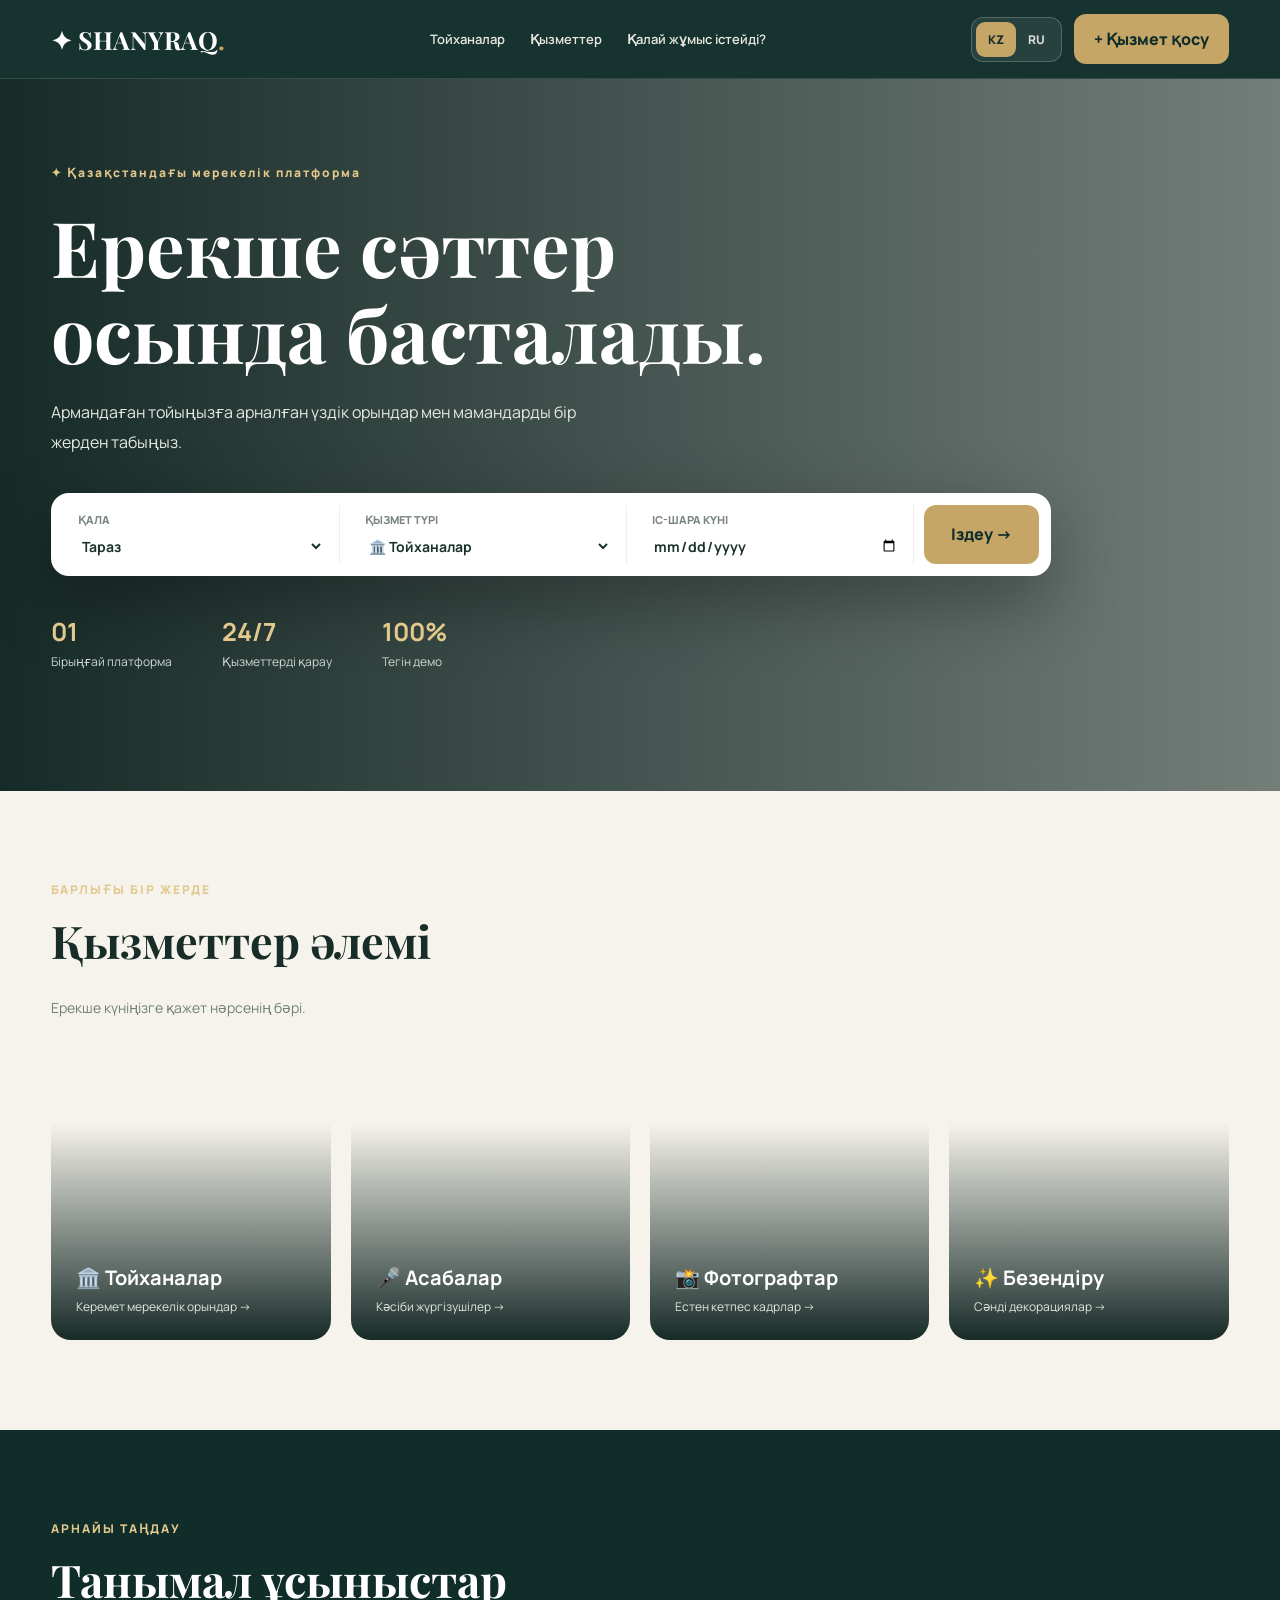
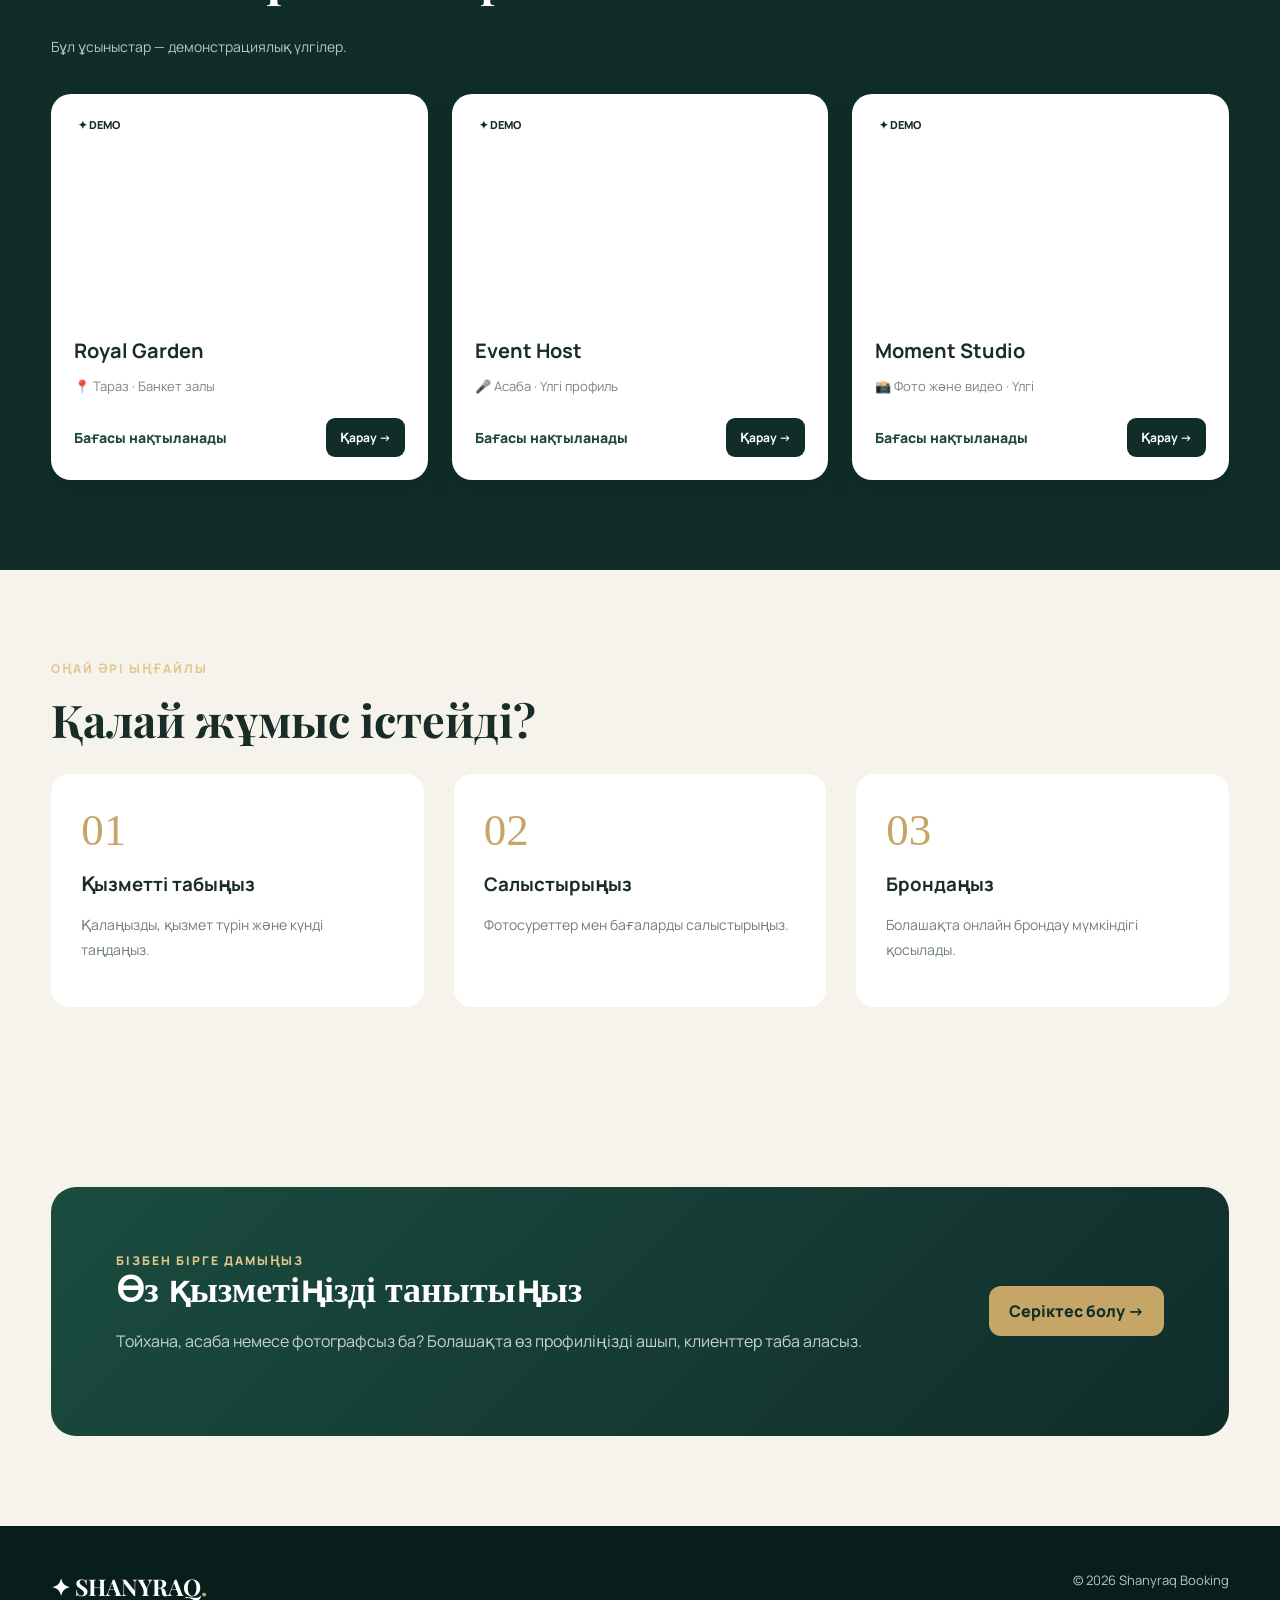
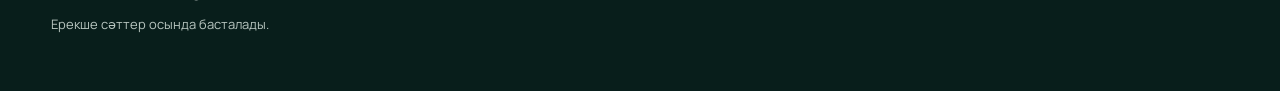
==== commit c8505b89: "Refactor index.html for layout and styles Refactor HTML structure and update styles for better layou" ====
--- a/index.html
+++ b/index.html
@@ -2,831 +2,380 @@
 <!DOCTYPE html>
 <html lang="kk">
 <head>
-<meta charset="UTF-8">
-<meta name="viewport" content="width=device-width,initial-scale=1">
-<meta name="theme-color" content="#102d29">
-<title>Shanyraq Booking | Тойханалар</title>
-
-<link href="https://fonts.googleapis.com/css2?family=Manrope:wght@400;500;600;700;800&family=Playfair+Display:wght@500;600;700&display=swap" rel="stylesheet">
-
-<style>
-:root{
- --green:#102d29;
- --green2:#245447;
- --gold:#d8b876;
- --cream:#f8f6f0;
- --ink:#19352e;
- --muted:#718079;
-}
-*{box-sizing:border-box}
-html{scroll-behavior:smooth}
-body{
- margin:0;
- background:var(--cream);
- color:var(--ink);
- font-family:Manrope,Arial,sans-serif;
- overflow-x:hidden;
-}
-button,input,select{font:inherit}
-button{cursor:pointer}
-a{text-decoration:none;color:inherit}
-.container{
- width:calc(100% - 32px);
- max-width:1150px;
- margin:auto;
-}
-header{
- background:var(--green);
- color:white;
- position:sticky;
- top:0;
- z-index:50;
- border-bottom:1px solid #ffffff20;
-}
-.nav{
- min-height:75px;
- display:flex;
- align-items:center;
- justify-content:space-between;
- gap:12px;
-}
-.logo{
- font:700 24px "Playfair Display",Georgia,serif;
- white-space:nowrap;
- color:white;
-}
-.logo span{color:var(--gold)}
-.header-actions{
- display:flex;
- align-items:center;
- gap:10px;
-}
-.languages{
- display:flex;
- padding:4px;
- background:#ffffff18;
- border:1px solid #ffffff25;
- border-radius:12px;
-}
-.lang{
- border:0;
- background:transparent;
- color:white;
- padding:9px 12px;
- border-radius:9px;
- font-size:12px;
- font-weight:800;
-}
-.lang.active{
- background:var(--gold);
- color:var(--green);
-}
-.back{
- border:1px solid #ffffff45;
- padding:11px 14px;
- border-radius:10px;
- font-size:12px;
- white-space:nowrap;
-}
-.hero{
- background:linear-gradient(120deg,#102d29,#27604f);
- color:white;
- padding:65px 0 85px;
-}
-.eyebrow{
- color:var(--gold);
- font-size:12px;
- font-weight:800;
- letter-spacing:2px;
-}
-.hero h1{
- font:700 clamp(35px,6vw,60px)/1.15 "Playfair Display",Georgia,serif;
- margin:20px 0;
- max-width:850px;
- overflow-wrap:break-word;
-}
-.hero p{
- color:#d4e0d9;
- font-size:15px;
- line-height:1.9;
- max-width:700px;
-}
-.filters{
- display:grid;
- grid-template-columns:repeat(4,minmax(0,1fr));
- gap:12px;
- background:white;
- padding:20px;
- border-radius:20px;
- margin-top:-35px;
- position:relative;
- box-shadow:0 15px 40px #132e2515;
-}
-.field{min-width:0}
-.field label{
- display:block;
- font-size:11px;
- font-weight:800;
- color:var(--muted);
- margin-bottom:9px;
-}
-.field input,.field select{
- width:100%;
- min-width:0;
- padding:13px;
- border:1px solid #dce5de;
- border-radius:10px;
- background:white;
- color:var(--ink);
- outline:none;
-}
-.field input:focus,.field select:focus{
- border-color:var(--gold);
-}
-.heading{
- display:flex;
- justify-content:space-between;
- align-items:center;
- gap:15px;
- margin:42px 0 23px;
- flex-wrap:wrap;
-}
-.heading h2{
- font:700 clamp(28px,4vw,38px) "Playfair Display",Georgia,serif;
- margin:0 0 8px;
-}
-.muted{
- color:var(--muted);
- font-size:13px;
- line-height:1.8;
-}
-.fav-filter{
- border:1px solid #cad8ce;
- background:white;
- padding:13px 16px;
- border-radius:11px;
- font-weight:700;
- color:var(--green);
-}
-.fav-filter.active{
- background:#e8f2eb;
- border-color:#2b7755;
-}
-.notice{
- background:#fff7dd;
- border:1px solid #eedca1;
- padding:15px 18px;
- border-radius:12px;
- font-size:12px;
- line-height:1.8;
- margin-bottom:25px;
-}
-.grid{
- display:grid;
- grid-template-columns:repeat(3,minmax(0,1fr));
- gap:23px;
- padding-bottom:65px;
-}
-.card{
- background:white;
- border-radius:20px;
- overflow:hidden;
- box-shadow:0 8px 30px #102d2910;
- transition:.3s;
-}
-.card:hover{transform:translateY(-5px)}
-.photo{
- height:215px;
- background-size:cover;
- background-position:center;
- position:relative;
-}
-.tag{
- position:absolute;
- top:15px;
- left:15px;
- background:white;
- padding:8px 12px;
- border-radius:25px;
- font-size:11px;
- font-weight:800;
-}
-.heart{
- position:absolute;
- top:13px;
- right:14px;
- border:0;
- background:white;
- border-radius:50%;
- width:42px;
- height:42px;
- font-size:24px;
- color:#888;
-}
-.heart.saved{color:#e44869}
-.card-body{padding:22px}
-.card-body h3{
- font-size:21px;
- margin:0 0 10px;
-}
-.details{
- color:var(--muted);
- font-size:13px;
- line-height:1.9;
-}
-.price{
- color:#194e3e;
- font-size:21px;
- font-weight:800;
- margin:18px 0;
-}
-.price small{
- color:var(--muted);
- font-size:11px;
- font-weight:500;
-}
-.card-actions{
- display:flex;
- gap:9px;
-}
-.btn{
- border:0;
- border-radius:10px;
- padding:13px 15px;
- font-weight:800;
- font-size:12px;
-}
-.primary{
- background:var(--green);
- color:white;
- flex:1;
-}
-.secondary{
- background:#f0eee6;
- color:var(--green);
-}
-.empty{
- text-align:center;
- padding:45px;
- color:var(--muted);
-}
-dialog{
- border:0;
- border-radius:20px;
- width:calc(100% - 30px);
- max-width:450px;
- padding:25px;
- box-shadow:0 30px 100px #0005;
-}
-dialog::backdrop{background:#051a17aa}
-dialog h2{
- font:700 27px "Playfair Display",Georgia,serif;
-}
-dialog label{
- display:block;
- font-size:12px;
- font-weight:800;
- margin:16px 0 8px;
-}
-dialog input{
- display:block;
- width:100%;
- padding:13px;
- border:1px solid #cddbd1;
- border-radius:10px;
-}
-.dialog-actions{
- display:flex;
- gap:10px;
- margin-top:22px;
-}
-.dialog-actions button{flex:1}
-footer{
- background:#081e1b;
- color:#b8c6c0;
- padding:30px;
- text-align:center;
- font-size:12px;
-}
-@media(max-width:850px){
- .filters{grid-template-columns:repeat(2,minmax(0,1fr))}
- .grid{grid-template-columns:repeat(2,minmax(0,1fr))}
-}
-@media(max-width:570px){
- .nav{min-height:70px}
- .logo{font-size:18px}
- .header-actions{gap:6px}
- .lang{padding:8px}
- .back{padding:9px;font-size:10px}
- .hero{padding:45px 0 75px}
- .hero h1{font-size:clamp(34px,9vw,45px)}
- .hero p{font-size:14px}
- .filters,.grid{grid-template-columns:minmax(0,1fr)}
- .filters{padding:17px}
- .photo{height:235px}
- .heading{margin-top:35px}
- .card-actions{flex-wrap:wrap}
-}
-</style>
+  <meta charset="UTF-8">
+  <meta name="viewport"
+        content="width=device-width, initial-scale=1.0">
+
+  <title>Shanyraq Booking — Premium Events</title>
+
+  <link rel="preconnect"
+        href="https://fonts.googleapis.com">
+
+  <link href="https://fonts.googleapis.com/css2?family=Manrope:wght@400;500;600;700;800&family=Playfair+Display:wght@500;600;700&display=swap"
+        rel="stylesheet">
+
+  <link rel="stylesheet" href="style.css">
 </head>
 
 <body>
 
-<header>
- <div class="container nav">
-  <a href="index.html" class="logo">
-   ✦ SHANYRAQ<span>.</span>
-  </a>
-
-  <div class="header-actions">
-   <div class="languages">
-    <button id="kz" class="lang active" type="button">
-     KZ
-    </button>
-    <button id="ru" class="lang" type="button">
-     RU
-    </button>
-   </div>
-
-   <a href="index.html" class="back"
-      data-kk="← Басты бет"
-      data-ru="← Главная">
-    ← Басты бет
-   </a>
-  </div>
- </div>
+<header class="header">
+  <div class="container nav">
+
+    <a href="index.html" class="logo">
+      ✦ SHANYRAQ<span>.</span>
+    </a>
+
+    <nav class="navigation">
+      <a href="venues.html" data-i18n="navVenues">
+        Тойханалар
+      </a>
+      <a href="#services" data-i18n="navServices">
+        Қызметтер
+      </a>
+      <a href="#how" data-i18n="navHow">
+        Қалай жұмыс істейді?
+      </a>
+    </nav>
+
+    <div class="nav-actions">
+      <div class="language-switch">
+        <button id="langKk" class="lang active"
+                type="button">KZ</button>
+        <button id="langRu" class="lang"
+                type="button">RU</button>
+      </div>
+
+      <a href="#partner" class="partner-btn"
+         data-i18n="addService">
+        + Қызмет қосу
+      </a>
+    </div>
+
+  </div>
 </header>
 
+<main>
+
 <section class="hero">
- <div class="container">
-  <div class="eyebrow">
-   ✦ SHANYRAQ BOOKING
-  </div>
-
-  <h1 data-kk="Армандаған тойханаңызды табыңыз"
-      data-ru="Найдите банкетный зал своей мечты">
-   Армандаған тойханаңызды табыңыз
-  </h1>
-
-  <p data-kk="Қазақстандағы тойханаларды іздеңіз, бағаларын салыстырыңыз және өзіңізге ыңғайлы күнді таңдаңыз."
-     data-ru="Ищите банкетные залы Казахстана, сравнивайте цены и выбирайте удобную дату.">
-   Қазақстандағы тойханаларды іздеңіз,
-   бағаларын салыстырыңыз және өзіңізге
-   ыңғайлы күнді таңдаңыз.
-  </p>
- </div>
-</section>
-
-<main class="container">
-
-<div class="filters">
-
- <div class="field">
-  <label data-kk="ҚАЛА" data-ru="ГОРОД">
-   ҚАЛА
-  </label>
-  <select id="city">
-   <option value=""
-    data-kk="Барлық қалалар"
-    data-ru="Все города">Барлық қалалар</option>
-   <option value="Тараз">Тараз</option>
-   <option value="Алматы">Алматы</option>
-   <option value="Астана">Астана</option>
-   <option value="Шымкент">Шымкент</option>
-  </select>
- </div>
-
- <div class="field">
-  <label data-kk="БІР АДАМҒА БАҒА"
-         data-ru="ЦЕНА ЗА ЧЕЛОВЕКА">
-   БІР АДАМҒА БАҒА
-  </label>
-  <select id="price">
-   <option value=""
-    data-kk="Кез келген"
-    data-ru="Любая">Кез келген</option>
-   <option value="10000"
-    data-kk="До 10 000 ₸"
-    data-ru="До 10 000 ₸">10 000 ₸ дейін</option>
-   <option value="15000"
-    data-kk="15 000 ₸ дейін"
-    data-ru="До 15 000 ₸">15 000 ₸ дейін</option>
-   <option value="20000"
-    data-kk="20 000 ₸ дейін"
-    data-ru="До 20 000 ₸">20 000 ₸ дейін</option>
-  </select>
- </div>
-
- <div class="field">
-  <label data-kk="ҚОНАҚ САНЫ"
-         data-ru="КОЛИЧЕСТВО ГОСТЕЙ">
-   ҚОНАҚ САНЫ
-  </label>
-  <input type="number" id="guests"
-   min="1" placeholder="150">
- </div>
-
- <div class="field">
-  <label data-kk="ТОЙ КҮНІ"
-         data-ru="ДАТА МЕРОПРИЯТИЯ">
-   ТОЙ КҮНІ
-  </label>
-  <input type="date" id="date">
- </div>
-
-</div>
-
-<div class="heading">
- <div>
-  <h2 data-kk="Тойханалар каталогы"
-      data-ru="Каталог банкетных залов">
-   Тойханалар каталогы
-  </h2>
-  <p class="muted" id="count"></p>
- </div>
-
- <button id="favFilter" class="fav-filter">
-  ♡ Таңдаулылар
- </button>
-</div>
-
-<div class="notice"
- data-kk="⚠️ Қазіргі тойханалар мен бағалар — демонстрациялық мысалдар. Нақты брондау жүйесі кейін қосылады."
- data-ru="⚠️ Банкетные залы и цены сейчас являются демонстрационными примерами. Реальное бронирование будет добавлено позже.">
- ⚠️ Қазіргі тойханалар мен бағалар —
- демонстрациялық мысалдар.
- Нақты брондау жүйесі кейін қосылады.
-</div>
-
-<div id="cards" class="grid"></div>
-
-<div id="empty" class="empty" hidden
- data-kk="Сүзгіге сәйкес тойхана табылмады."
- data-ru="По вашему запросу ничего не найдено.">
- Сүзгіге сәйкес тойхана табылмады.
-</div>
+  <div class="container hero-content">
+
+    <div class="eyebrow" data-i18n="eyebrow">
+      ✦ Қазақстандағы мерекелік платформа
+    </div>
+
+    <h1 data-i18n="heroTitle">
+      Ерекше сәттер осында басталады.
+    </h1>
+
+    <p data-i18n="heroText">
+      Армандаған тойыңызға арналған
+      үздік орындар мен мамандарды
+      бір жерден табыңыз.
+    </p>
+
+    <form id="searchForm" class="search-box">
+
+      <div class="search-field">
+        <label data-i18n="cityLabel">ҚАЛА</label>
+        <select id="city">
+          <option value="Тараз">Тараз</option>
+          <option value="Алматы">Алматы</option>
+          <option value="Астана">Астана</option>
+          <option value="Шымкент">Шымкент</option>
+        </select>
+      </div>
+
+      <div class="search-field">
+        <label data-i18n="serviceLabel">
+          ҚЫЗМЕТ ТҮРІ
+        </label>
+        <select id="service">
+          <option value="venues" data-i18n="venues">
+            Тойханалар
+          </option>
+          <option value="hosts" data-i18n="hosts">
+            Асабалар
+          </option>
+          <option value="photo" data-i18n="photo">
+            Фотографтар
+          </option>
+          <option value="decor" data-i18n="decor">
+            Безендіру
+          </option>
+        </select>
+      </div>
+
+      <div class="search-field">
+        <label data-i18n="dateLabel">
+          ІС-ШАРА КҮНІ
+        </label>
+        <input id="date" type="date">
+      </div>
+
+      <button class="gold-btn" type="submit"
+              data-i18n="search">
+        Іздеу →
+      </button>
+
+    </form>
+
+    <div class="stats">
+      <div class="stat">
+        <strong>01</strong>
+        <small data-i18n="statOne">
+          Бірыңғай платформа
+        </small>
+      </div>
+
+      <div class="stat">
+        <strong>24/7</strong>
+        <small data-i18n="statTwo">
+          Қызметтерді қарау
+        </small>
+      </div>
+
+      <div class="stat">
+        <strong>100%</strong>
+        <small data-i18n="statThree">
+          Тегін демо
+        </small>
+      </div>
+    </div>
+
+  </div>
+</section>
+
+<section class="section" id="services">
+  <div class="container">
+
+    <div class="eyebrow" data-i18n="allInOne">
+      БАРЛЫҒЫ БІР ЖЕРДЕ
+    </div>
+
+    <h2 data-i18n="servicesTitle">
+      Қызметтер әлемі
+    </h2>
+
+    <p class="muted" data-i18n="servicesText">
+      Ерекше күніңізге қажет нәрсенің бәрі.
+    </p>
+
+    <div class="category-grid">
+
+      <a href="venues.html" class="category cat1">
+        <div class="category-content">
+          <h3 data-i18n="venues">🏛️ Тойханалар</h3>
+          <p data-i18n="venuesDesc">
+            Керемет мерекелік орындар →
+          </p>
+        </div>
+      </a>
+
+      <a href="#popular" class="category cat2">
+        <div class="category-content">
+          <h3 data-i18n="hosts">🎤 Асабалар</h3>
+          <p data-i18n="hostsDesc">
+            Кәсіби жүргізушілер →
+          </p>
+        </div>
+      </a>
+
+      <a href="#popular" class="category cat3">
+        <div class="category-content">
+          <h3 data-i18n="photo">📸 Фотографтар</h3>
+          <p data-i18n="photoDesc">
+            Естен кетпес кадрлар →
+          </p>
+        </div>
+      </a>
+
+      <a href="#popular" class="category cat4">
+        <div class="category-content">
+          <h3 data-i18n="decor">✨ Безендіру</h3>
+          <p data-i18n="decorDesc">
+            Сәнді декорациялар →
+          </p>
+        </div>
+      </a>
+
+    </div>
+  </div>
+</section>
+
+<section class="section dark-section" id="popular">
+  <div class="container">
+
+    <div class="eyebrow" data-i18n="special">
+      АРНАЙЫ ТАҢДАУ
+    </div>
+
+    <h2 data-i18n="popularTitle">
+      Танымал ұсыныстар
+    </h2>
+
+    <p class="muted" data-i18n="demoNote">
+      Бұл ұсыныстар — демонстрациялық үлгілер.
+    </p>
+
+    <div class="cards">
+
+      <article class="card">
+        <div class="card-image image-one">
+          <span class="demo-tag">✦ DEMO</span>
+        </div>
+        <div class="card-body">
+          <h3>Royal Garden</h3>
+          <p>📍 Тараз · Банкет залы</p>
+          <div class="card-bottom">
+            <span class="price" data-i18n="pricePending">
+              Бағасы нақтыланады
+            </span>
+            <a href="venues.html" class="small-btn"
+               data-i18n="view">
+              Қарау →
+            </a>
+          </div>
+        </div>
+      </article>
+
+      <article class="card">
+        <div class="card-image image-two">
+          <span class="demo-tag">✦ DEMO</span>
+        </div>
+        <div class="card-body">
+          <h3>Event Host</h3>
+          <p data-i18n="hostProfile">
+            🎤 Асаба · Үлгі профиль
+          </p>
+          <div class="card-bottom">
+            <span class="price" data-i18n="pricePending">
+              Бағасы нақтыланады
+            </span>
+            <button class="small-btn demo-btn"
+                    data-i18n="view">
+              Қарау →
+            </button>
+          </div>
+        </div>
+      </article>
+
+      <article class="card">
+        <div class="card-image image-three">
+          <span class="demo-tag">✦ DEMO</span>
+        </div>
+        <div class="card-body">
+          <h3>Moment Studio</h3>
+          <p data-i18n="photoProfile">
+            📸 Фото және видео · Үлгі
+          </p>
+          <div class="card-bottom">
+            <span class="price" data-i18n="pricePending">
+              Бағасы нақтыланады
+            </span>
+            <button class="small-btn demo-btn"
+                    data-i18n="view">
+              Қарау →
+            </button>
+          </div>
+        </div>
+      </article>
+
+    </div>
+  </div>
+</section>
+
+<section class="section" id="how">
+  <div class="container">
+
+    <div class="eyebrow" data-i18n="easy">
+      ОҢАЙ ӘРІ ЫҢҒАЙЛЫ
+    </div>
+
+    <h2 data-i18n="howTitle">
+      Қалай жұмыс істейді?
+    </h2>
+
+    <div class="steps">
+
+      <div class="step">
+        <div class="step-number">01</div>
+        <h3 data-i18n="stepOneTitle">
+          Қызметті табыңыз
+        </h3>
+        <p class="muted" data-i18n="stepOneText">
+          Қалаңызды, қызмет түрін және күнді таңдаңыз.
+        </p>
+      </div>
+
+      <div class="step">
+        <div class="step-number">02</div>
+        <h3 data-i18n="stepTwoTitle">
+          Салыстырыңыз
+        </h3>
+        <p class="muted" data-i18n="stepTwoText">
+          Фотосуреттер мен бағаларды салыстырыңыз.
+        </p>
+      </div>
+
+      <div class="step">
+        <div class="step-number">03</div>
+        <h3 data-i18n="stepThreeTitle">
+          Брондаңыз
+        </h3>
+        <p class="muted" data-i18n="stepThreeText">
+          Болашақта онлайн брондау мүмкіндігі қосылады.
+        </p>
+      </div>
+
+    </div>
+  </div>
+</section>
+
+<section class="section" id="partner">
+  <div class="container">
+    <div class="cta">
+
+      <div>
+        <div class="eyebrow" data-i18n="partnerEyebrow">
+          БІЗБЕН БІРГЕ ДАМЫҢЫЗ
+        </div>
+
+        <h2 data-i18n="partnerTitle">
+          Өз қызметіңізді танытыңыз
+        </h2>
+
+        <p data-i18n="partnerText">
+          Тойхана, асаба немесе фотографсыз ба?
+          Болашақта өз профиліңізді ашып,
+          клиенттер таба аласыз.
+        </p>
+      </div>
+
+      <button class="gold-btn" id="partnerButton"
+              data-i18n="partnerButton">
+        Серіктес болу →
+      </button>
+
+    </div>
+  </div>
+</section>
 
 </main>
 
-<dialog id="bookingDialog">
- <form id="bookingForm">
-
-  <h2 id="bookingTitle">Брондау</h2>
-
-  <p class="muted"
-   data-kk="Демонстрациялық өтінім"
-   data-ru="Демонстрационная заявка">
-   Демонстрациялық өтінім
-  </p>
-
-  <label data-kk="Аты-жөніңіз"
-         data-ru="Ваше имя">
-   Аты-жөніңіз
-  </label>
-  <input id="customerName" required maxlength="80">
-
-  <label data-kk="Телефон"
-         data-ru="Телефон">
-   Телефон
-  </label>
-  <input id="customerPhone" type="tel" required>
-
-  <label data-kk="Той күні"
-         data-ru="Дата мероприятия">
-   Той күні
-  </label>
-  <input id="bookingDate" type="date" required>
-
-  <div class="dialog-actions">
-   <button type="button" id="closeDialog"
-    class="btn secondary"
-    data-kk="Жабу" data-ru="Закрыть">
-    Жабу
-   </button>
-
-   <button type="submit" class="btn primary"
-    data-kk="Демо өтінім"
-    data-ru="Демо-заявка">
-    Демо өтінім
-   </button>
-  </div>
-
- </form>
-</dialog>
-
 <footer>
- © 2026 Shanyraq Booking · Premium Platform
+  <div class="container footer-row">
+    <div>
+      <div class="logo">✦ SHANYRAQ<span>.</span></div>
+      <p data-i18n="footerText">
+        Ерекше сәттер осында басталады.
+      </p>
+    </div>
+
+    <div>© 2026 Shanyraq Booking</div>
+  </div>
 </footer>
 
-<script>
-const venues = [
- {
-  id:1,
-  name:"Royal Garden",
-  city:"Тараз",
-  price:12000,
-  capacity:300,
-  image:"https://images.unsplash.com/photo-1519167758481-83f550bb49b3?auto=format&fit=crop&w=900&q=80"
- },
- {
-  id:2,
-  name:"Golden Palace",
-  city:"Алматы",
-  price:18000,
-  capacity:450,
-  image:"https://images.unsplash.com/photo-1519741497674-611481863552?auto=format&fit=crop&w=900&q=80"
- },
- {
-  id:3,
-  name:"Samal Hall",
-  city:"Шымкент",
-  price:9000,
-  capacity:220,
-  image:"https://images.unsplash.com/photo-1511795409834-ef04bbd61622?auto=format&fit=crop&w=900&q=80"
- },
- {
-  id:4,
-  name:"Emerald Event",
-  city:"Астана",
-  price:16000,
-  capacity:350,
-  image:"https://images.unsplash.com/photo-1464366400600-7168b8af9bc3?auto=format&fit=crop&w=900&q=80"
- },
- {
-  id:5,
-  name:"Altyn Saray",
-  city:"Тараз",
-  price:10500,
-  capacity:180,
-  image:"https://images.unsplash.com/photo-1507504031003-b417219a0fde?auto=format&fit=crop&w=900&q=80"
- },
- {
-  id:6,
-  name:"Grand Celebration",
-  city:"Алматы",
-  price:20000,
-  capacity:500,
-  image:"https://images.unsplash.com/photo-1519225421980-715cb0215aed?auto=format&fit=crop&w=900&q=80"
- }
-];
-
-const $ = id => document.getElementById(id);
-
-const format = n =>
- new Intl.NumberFormat("kk-KZ").format(n);
-
-let currentLang =
- localStorage.getItem("shanyraq_lang") || "kk";
-
-if (!["kk","ru"].includes(currentLang)) {
- currentLang = "kk";
-}
-
-let saved = new Set(
- JSON.parse(
-  localStorage.getItem("shanyraq_favs") || "[]"
- )
-);
-
-let onlySaved = false;
-let selectedVenue = null;
-
-const now = new Date();
-const localToday = new Date(
- now.getTime() - now.getTimezoneOffset()*60000
-).toISOString().slice(0,10);
-
-$("date").min = localToday;
-$("bookingDate").min = localToday;
-
-const words = {
- kk:{
-  found:"ұсыныс табылды",
-  favorites:"♡ Таңдаулылар",
-  city:"Қала",
-  capacity:"адамға дейін",
-  perPerson:"/ адамға",
-  book:"📅 Брондау",
-  more:"Толығырақ",
-  demo:"✦ Демо",
-  saved:"Демо өтінім сақталды. Нақты тойханаға жіберілген жоқ."
- },
- ru:{
-  found:"предложений найдено",
-  favorites:"♡ Избранное",
-  city:"Город",
-  capacity:"человек",
-  perPerson:"/ за человека",
-  book:"📅 Бронировать",
-  more:"Подробнее",
-  demo:"✦ Демо",
-  saved:"Демо-заявка сохранена. В реальный банкетный зал она не отправлена."
- }
-};
-
-function setLanguage(lang) {
- currentLang = lang;
- localStorage.setItem("shanyraq_lang",lang);
- document.documentElement.lang = lang;
-
- document.querySelectorAll("[data-kk][data-ru]")
-  .forEach(el => {
-   el.textContent = el.getAttribute("data-"+lang);
-  });
-
- $("kz").classList.toggle("active",lang==="kk");
- $("ru").classList.toggle("active",lang==="ru");
-
- $("favFilter").textContent =
-  words[lang].favorites;
-
- render();
-}
-
-$("kz").onclick = () => setLanguage("kk");
-$("ru").onclick = () => setLanguage("ru");
-
-function render() {
- const t = words[currentLang];
-
- const city = $("city").value;
- const maxPrice = Number($("price").value) || Infinity;
- const guests = Number($("guests").value) || 0;
-
- const filtered = venues.filter(v =>
-  (!city || v.city === city) &&
-  v.price <= maxPrice &&
-  v.capacity >= guests &&
-  (!onlySaved || saved.has(v.id))
- );
-
- $("count").textContent =
-  filtered.length + " " + t.found;
-
- $("cards").innerHTML = filtered.map(v => `
-  <article class="card">
-
-   <div class="photo"
-    style="background-image:url('${v.image}')">
-
-    <span class="tag">${t.demo}</span>
-
-    <button class="heart
-     ${saved.has(v.id) ? "saved" : ""}"
-     data-fav="${v.id}">
-     ${saved.has(v.id) ? "♥" : "♡"}
-    </button>
-   </div>
-
-   <div class="card-body">
-    <h3>${v.name}</h3>
-
-    <div class="details">
-     📍 ${v.city}<br>
-     👥 ${v.capacity} ${t.capacity}
-    </div>
-
-    <div class="price">
-     ${format(v.price)} ₸
-     <small>${t.perPerson}</small>
-    </div>
-
-    <div class="card-actions">
-     <button class="btn primary"
-      data-book="${v.id}">
-      ${t.book}
-     </button>
-
-     <button class="btn secondary"
-      data-info="${v.id}">
-      ${t.more}
-     </button>
-    </div>
-   </div>
-  </article>
- `).join("");
-
- $("empty").hidden = filtered.length > 0;
-}
-
-["city","price","guests","date"].forEach(id => {
- $(id).addEventListener("input",render);
-});
-
-$("favFilter").onclick = () => {
- onlySaved = !onlySaved;
- $("favFilter").classList.toggle(
-  "active",onlySaved
- );
- render();
-};
-
-$("cards").addEventListener("click",e => {
-
- const fav = e.target.closest("[data-fav]");
- const book = e.target.closest("[data-book]");
- const info = e.target.closest("[data-info]");
-
- if (fav) {
-  const id = Number(fav.dataset.fav);
-
-  if (saved.has(id)) saved.delete(id);
-  else saved.add(id);
-
-  localStorage.setItem(
-   "shanyraq_favs",
-   JSON.stringify([...saved])
-  );
-
-  render();
- }
-
- if (info) {
-  const v = venues.find(
-   x => x.id === Number(info.dataset.info)
-  );
-
-  const t = words[currentLang];
-
-  alert(
-   v.name + "\n" +
-   t.city + ": " + v.city + "\n" +
-   v.capacity + " " + t.capacity + "\n" +
-   format(v.price) + " ₸ " + t.perPerson
-  );
- }
-
- if (book) {
-  selectedVenue = venues.find(
-   x => x.id === Number(book.dataset.book)
-  );
-
-  $("bookingTitle").textContent =
-   selectedVenue.name;
-
-  $("bookingDate").value =
-   $("date").value || localToday;
-
-  $("bookingDialog").showModal();
- }
-});
-
-$("closeDialog").onclick = () => {
- $("bookingDialog").close();
-};
-
-$("bookingForm").onsubmit = e => {
- e.preventDefault();
-
- const booking = {
-  venue:selectedVenue.name,
-  name:$("customerName").value,
-  phone:$("customerPhone").value,
-  date:$("bookingDate").value,
-  createdAt:new Date().toISOString()
- };
-
- const bookings = JSON.parse(
-  localStorage.getItem("shanyraq_demo_bookings")
-  || "[]"
- );
-
- bookings.push(booking);
-
- localStorage.setItem(
-  "shanyraq_demo_bookings",
-  JSON.stringify(bookings)
- );
-
- $("bookingDialog").close();
- $("bookingForm").reset();
-
- alert(words[currentLang].saved);
-};
-
-const params = new URLSearchParams(location.search);
-const requestedCity = params.get("city");
-const requestedDate = params.get("date");
-
-if (
- requestedCity &&
- [...$("city").options].some(
-  o => o.value === requestedCity
- )
-) {
- $("city").value = requestedCity;
-}
-
-if (
- requestedDate &&
- /^\d{4}-\d{2}-\d{2}$/.test(requestedDate) &&
- requestedDate >= localToday
-) {
- $("date").value = requestedDate;
-}
-
-setLanguage(currentLang);
-</script>
-
+<script src="script.js"></script>
 </body>
 </html>
--- a/style.css
+++ b/style.css
@@ -0,0 +1,555 @@
+
+:root {
+  --green: #102d29;
+  --green2: #1c4840;
+  --gold: #c6a667;
+  --cream: #f6f3ec;
+  --ink: #182c28;
+}
+
+* {
+  box-sizing: border-box;
+}
+
+html {
+  scroll-behavior: smooth;
+}
+
+body {
+  margin: 0;
+  background: var(--cream);
+  color: var(--ink);
+  font-family: Manrope, Arial, sans-serif;
+}
+
+a {
+  text-decoration: none;
+  color: inherit;
+}
+
+button, input, select {
+  font: inherit;
+}
+
+button {
+  cursor: pointer;
+}
+
+.container {
+  width: min(1180px, 92%);
+  margin: auto;
+}
+
+.header {
+  position: sticky;
+  top: 0;
+  z-index: 20;
+  background: rgba(16,45,41,.97);
+  backdrop-filter: blur(18px);
+  border-bottom: 1px solid #ffffff20;
+}
+
+.nav {
+  min-height: 78px;
+  display: flex;
+  align-items: center;
+  justify-content: space-between;
+  gap: 20px;
+}
+
+.logo {
+  font-family: "Playfair Display", Georgia, serif;
+  font-size: 25px;
+  font-weight: 700;
+  color: white;
+  white-space: nowrap;
+}
+
+.logo span {
+  color: var(--gold);
+}
+
+.navigation {
+  display: flex;
+  gap: 25px;
+  color: #e9e7df;
+  font-size: 13px;
+  font-weight: 600;
+}
+
+.navigation a:hover {
+  color: var(--gold);
+}
+
+.nav-actions {
+  display: flex;
+  align-items: center;
+  gap: 12px;
+}
+
+.language-switch {
+  display: flex;
+  padding: 4px;
+  border: 1px solid #ffffff35;
+  border-radius: 12px;
+  background: #ffffff12;
+}
+
+.lang {
+  background: transparent;
+  color: #ddd;
+  border: none;
+  padding: 9px 12px;
+  border-radius: 9px;
+  font-size: 12px;
+  font-weight: 800;
+}
+
+.lang.active {
+  background: var(--gold);
+  color: var(--green);
+}
+
+.partner-btn,
+.gold-btn {
+  background: var(--gold);
+  color: var(--green);
+  border: none;
+  border-radius: 12px;
+  padding: 14px 20px;
+  font-weight: 800;
+  transition: .3s;
+}
+
+.partner-btn:hover,
+.gold-btn:hover {
+  background: #e2c88c;
+  transform: translateY(-2px);
+}
+
+.hero {
+  min-height: 660px;
+  display: flex;
+  align-items: center;
+  color: white;
+  background:
+    linear-gradient(90deg,
+      rgba(8,30,27,.94),
+      rgba(8,30,27,.55)),
+    url("https://images.unsplash.com/photo-1519167758481-83f550bb49b3?auto=format&fit=crop&w=1800&q=85")
+    center / cover;
+}
+
+.hero-content {
+  padding: 85px 0 120px;
+}
+
+.eyebrow {
+  color: #e2c88c;
+  font-size: 12px;
+  font-weight: 800;
+  letter-spacing: 2px;
+}
+
+.hero h1 {
+  font-family: "Playfair Display", Georgia, serif;
+  font-size: clamp(42px, 6vw, 78px);
+  line-height: 1.12;
+  max-width: 800px;
+  margin: 22px 0;
+}
+
+.hero p {
+  font-size: 16px;
+  line-height: 1.9;
+  color: #e5e8e4;
+  max-width: 570px;
+}
+
+.search-box {
+  display: grid;
+  grid-template-columns: 1fr 1fr 1fr auto;
+  gap: 10px;
+  padding: 12px;
+  margin-top: 35px;
+  max-width: 1000px;
+  background: white;
+  border-radius: 18px;
+  box-shadow: 0 25px 70px #0005;
+}
+
+.search-field {
+  padding: 7px 15px;
+  border-right: 1px solid #eee;
+}
+
+.search-field label {
+  display: block;
+  color: #7b8580;
+  font-size: 11px;
+  font-weight: 800;
+  margin-bottom: 8px;
+}
+
+.search-field input,
+.search-field select {
+  width: 100%;
+  border: none;
+  outline: none;
+  background: transparent;
+  color: #19332c;
+  font-size: 14px;
+  font-weight: 700;
+}
+
+.search-box .gold-btn {
+  padding: 18px 27px;
+}
+
+.stats {
+  display: flex;
+  gap: 50px;
+  flex-wrap: wrap;
+  margin-top: 38px;
+}
+
+.stat strong {
+  display: block;
+  font-size: 25px;
+  color: #e2c88c;
+}
+
+.stat small {
+  font-size: 12px;
+  color: #d0d7d2;
+}
+
+.section {
+  padding: 90px 0;
+}
+
+.section h2 {
+  font-family: "Playfair Display", Georgia, serif;
+  font-size: clamp(30px, 4vw, 45px);
+  margin: 12px 0 25px;
+}
+
+.muted {
+  color: #718079;
+  line-height: 1.8;
+  font-size: 14px;
+}
+
+.category-grid {
+  display: grid;
+  grid-template-columns: repeat(4, 1fr);
+  gap: 20px;
+  margin-top: 30px;
+}
+
+.category {
+  position: relative;
+  min-height: 290px;
+  border-radius: 20px;
+  overflow: hidden;
+  color: white;
+  display: flex;
+  align-items: end;
+  padding: 25px;
+  transition: .35s;
+  background-size: cover;
+  background-position: center;
+}
+
+.category::before {
+  content: "";
+  position: absolute;
+  inset: 0;
+  background: linear-gradient(
+    0deg, #071c19ee, transparent 75%
+  );
+}
+
+.category:hover {
+  transform: translateY(-8px);
+  box-shadow: 0 20px 40px #102d2925;
+}
+
+.category-content {
+  position: relative;
+}
+
+.category h3 {
+  font-size: 20px;
+  margin: 0 0 7px;
+}
+
+.category p {
+  font-size: 12px;
+  color: #e1e6e1;
+  margin: 0;
+}
+
+.cat1 {
+  background-image: url("https://images.unsplash.com/photo-1519167758481-83f550bb49b3?auto=format&fit=crop&w=700&q=80");
+}
+
+.cat2 {
+  background-image: url("https://images.unsplash.com/photo-1492684223066-81342ee5ff30?auto=format&fit=crop&w=700&q=80");
+}
+
+.cat3 {
+  background-image: url("https://images.unsplash.com/photo-1516035069371-29a1b244cc32?auto=format&fit=crop&w=700&q=80");
+}
+
+.cat4 {
+  background-image: url("https://images.unsplash.com/photo-1519741497674-611481863552?auto=format&fit=crop&w=700&q=80");
+}
+
+.dark-section {
+  background: var(--green);
+  color: white;
+}
+
+.dark-section .muted {
+  color: #b7c8c1;
+}
+
+.cards {
+  display: grid;
+  grid-template-columns: repeat(3, 1fr);
+  gap: 24px;
+  margin-top: 35px;
+}
+
+.card {
+  background: white;
+  border-radius: 20px;
+  overflow: hidden;
+  color: var(--ink);
+  box-shadow: 0 12px 35px #00000010;
+  transition: .3s;
+}
+
+.card:hover {
+  transform: translateY(-7px);
+}
+
+.card-image {
+  height: 220px;
+  background-size: cover;
+  background-position: center;
+  position: relative;
+}
+
+.image-one {
+  background-image: url("https://images.unsplash.com/photo-1519167758481-83f550bb49b3?auto=format&fit=crop&w=900&q=80");
+}
+
+.image-two {
+  background-image: url("https://images.unsplash.com/photo-1492684223066-81342ee5ff30?auto=format&fit=crop&w=900&q=80");
+}
+
+.image-three {
+  background-image: url("https://images.unsplash.com/photo-1516035069371-29a1b244cc32?auto=format&fit=crop&w=900&q=80");
+}
+
+.demo-tag {
+  position: absolute;
+  top: 15px;
+  left: 15px;
+  background: white;
+  padding: 8px 12px;
+  border-radius: 30px;
+  font-size: 11px;
+  font-weight: 800;
+}
+
+.card-body {
+  padding: 23px;
+}
+
+.card-body h3 {
+  font-size: 20px;
+  margin: 0 0 10px;
+}
+
+.card-body p {
+  font-size: 13px;
+  color: #7b8580;
+}
+
+.card-bottom {
+  display: flex;
+  justify-content: space-between;
+  align-items: center;
+  margin-top: 23px;
+  gap: 10px;
+}
+
+.price {
+  font-weight: 800;
+  color: var(--green2);
+  font-size: 14px;
+}
+
+.small-btn {
+  background: var(--green);
+  color: white;
+  border: none;
+  border-radius: 9px;
+  padding: 11px 14px;
+  font-size: 12px;
+  font-weight: 700;
+}
+
+.steps {
+  display: grid;
+  grid-template-columns: repeat(3, 1fr);
+  gap: 30px;
+}
+
+.step {
+  padding: 30px;
+  background: white;
+  border-radius: 18px;
+}
+
+.step-number {
+  font-family: Georgia, serif;
+  font-size: 45px;
+  color: var(--gold);
+}
+
+.step h3 {
+  margin: 15px 0;
+}
+
+.cta {
+  background: linear-gradient(
+    135deg, #1b4c40, #102d29
+  );
+  padding: 65px;
+  border-radius: 25px;
+  color: white;
+  display: flex;
+  justify-content: space-between;
+  align-items: center;
+  gap: 25px;
+}
+
+.cta h2 {
+  font-family: Georgia, serif;
+  font-size: 36px;
+  margin: 0 0 15px;
+}
+
+.cta p {
+  color: #c5d3cc;
+  line-height: 1.8;
+}
+
+footer {
+  background: #081e1b;
+  color: #b8c6c0;
+  padding: 45px 0;
+  font-size: 13px;
+}
+
+.footer-row {
+  display: flex;
+  justify-content: space-between;
+  gap: 20px;
+  flex-wrap: wrap;
+}
+
+footer .logo {
+  font-size: 23px;
+}
+
+@media(max-width: 900px) {
+  .navigation {
+    display: none;
+  }
+
+  .category-grid {
+    grid-template-columns: repeat(2, 1fr);
+  }
+
+  .cards {
+    grid-template-columns: repeat(2, 1fr);
+  }
+
+  .search-box {
+    grid-template-columns: 1fr 1fr;
+  }
+
+  .search-field {
+    border-right: none;
+  }
+}
+
+@media(max-width: 600px) {
+  .nav {
+    min-height: 70px;
+  }
+
+  .logo {
+    font-size: 19px;
+  }
+
+  .partner-btn {
+    display: none;
+  }
+
+  .hero {
+    min-height: 650px;
+  }
+
+  .hero-content {
+    padding: 60px 0;
+  }
+
+  .hero h1 {
+    font-size: 43px;
+  }
+
+  .search-box {
+    grid-template-columns: 1fr;
+  }
+
+  .search-box button {
+    width: 100%;
+  }
+
+  .stats {
+    gap: 25px;
+  }
+
+  .section {
+    padding: 65px 0;
+  }
+
+  .category-grid,
+  .cards,
+  .steps {
+    grid-template-columns: 1fr;
+  }
+
+  .category {
+    min-height: 250px;
+  }
+
+  .cta {
+    padding: 35px 25px;
+    display: block;
+  }
+
+  .cta h2 {
+    font-size: 29px;
+  }
+
+  .cta button {
+    margin-top: 15px;
+  }
+}
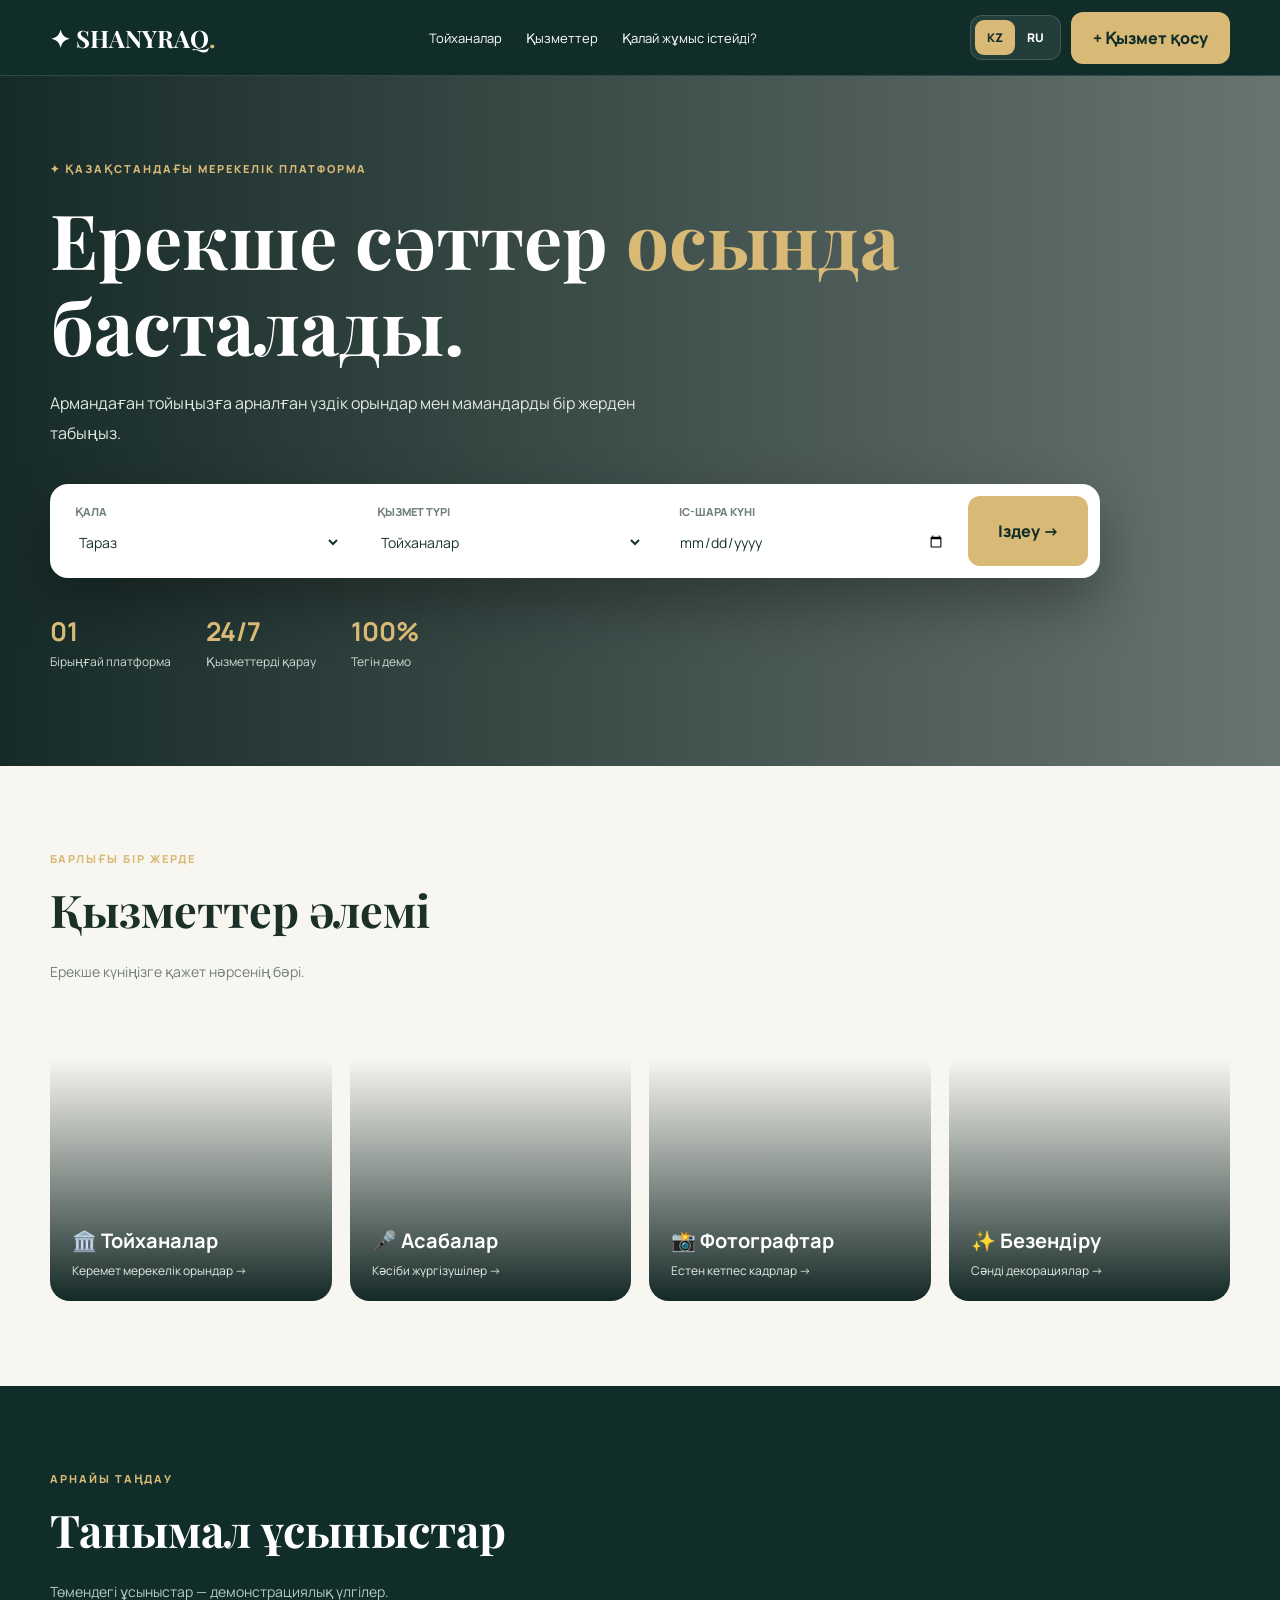
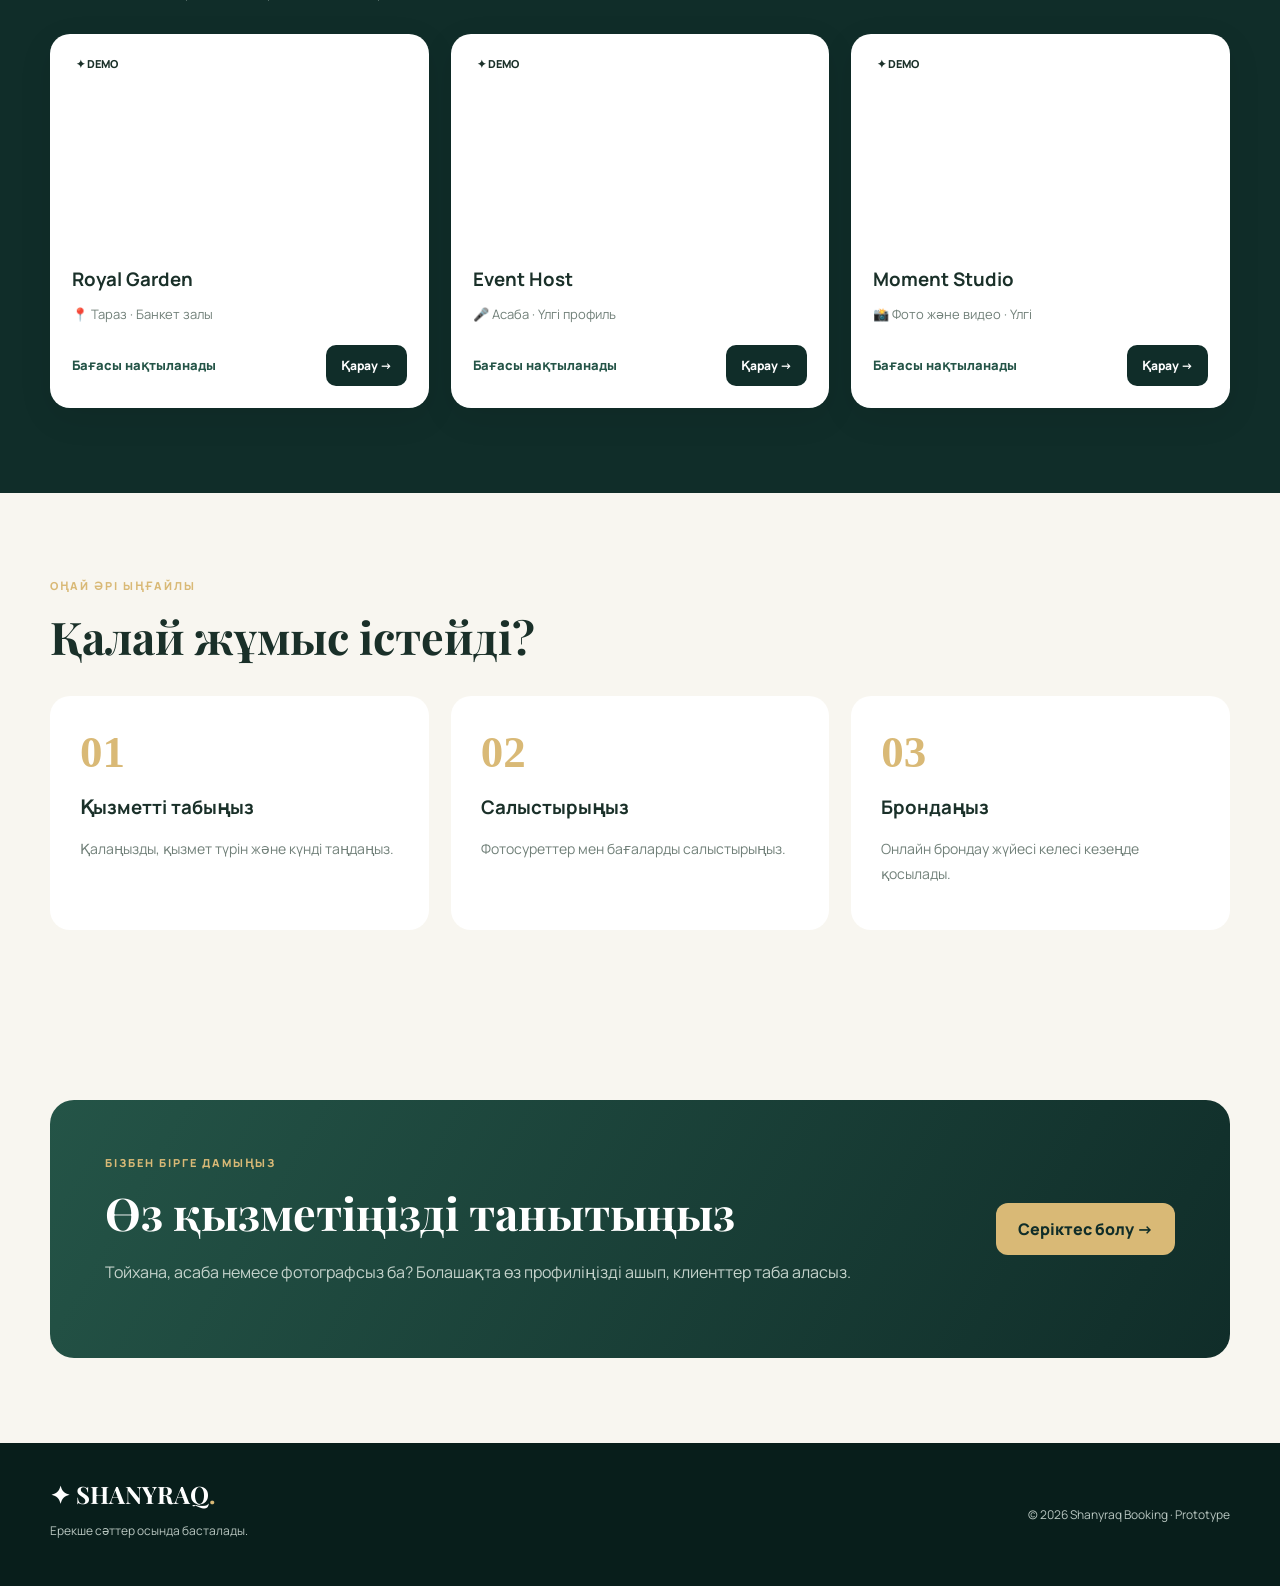
==== commit 259a361f: "Update print statement from 'Hello' to 'Goodbye'" ====
--- a/index.html
+++ b/index.html
@@ -2,380 +2,701 @@
 <!DOCTYPE html>
 <html lang="kk">
 <head>
-  <meta charset="UTF-8">
-  <meta name="viewport"
-        content="width=device-width, initial-scale=1.0">
-
-  <title>Shanyraq Booking — Premium Events</title>
-
-  <link rel="preconnect"
-        href="https://fonts.googleapis.com">
-
-  <link href="https://fonts.googleapis.com/css2?family=Manrope:wght@400;500;600;700;800&family=Playfair+Display:wght@500;600;700&display=swap"
-        rel="stylesheet">
-
-  <link rel="stylesheet" href="style.css">
+<meta charset="UTF-8">
+<meta name="viewport" content="width=device-width, initial-scale=1">
+<meta name="theme-color" content="#102d29">
+<title>Shanyraq Booking — Premium Events</title>
+
+<link href="https://fonts.googleapis.com/css2?family=Manrope:wght@400;500;600;700;800&family=Playfair+Display:wght@500;600;700&display=swap" rel="stylesheet">
+
+<style>
+:root{
+  --green:#102d29;
+  --green2:#245447;
+  --gold:#d9b976;
+  --cream:#f8f6f0;
+  --ink:#1a3029;
+}
+*{box-sizing:border-box}
+html{scroll-behavior:smooth}
+body{
+  margin:0;
+  background:var(--cream);
+  color:var(--ink);
+  font-family:Manrope,Arial,sans-serif;
+  overflow-x:hidden;
+}
+a{text-decoration:none;color:inherit}
+button,input,select{font:inherit}
+button{cursor:pointer}
+.container{
+  width:calc(100% - 36px);
+  max-width:1180px;
+  margin:auto;
+}
+header{
+  background:var(--green);
+  position:sticky;
+  top:0;
+  z-index:100;
+  border-bottom:1px solid #ffffff20;
+}
+.nav{
+  min-height:75px;
+  display:flex;
+  align-items:center;
+  justify-content:space-between;
+  gap:12px;
+}
+.logo{
+  font:700 24px "Playfair Display",Georgia,serif;
+  color:white;
+  white-space:nowrap;
+}
+.logo span{color:var(--gold)}
+.links{
+  display:flex;
+  gap:24px;
+  color:white;
+  font-size:13px;
+}
+.links a:hover{color:var(--gold)}
+.actions{
+  display:flex;
+  gap:10px;
+  align-items:center;
+}
+.languages{
+  display:flex;
+  padding:4px;
+  border-radius:12px;
+  background:#ffffff15;
+  border:1px solid #ffffff25;
+}
+.lang{
+  border:0;
+  background:transparent;
+  color:white;
+  padding:9px 12px;
+  border-radius:9px;
+  font-weight:800;
+  font-size:12px;
+}
+.lang.active{
+  background:var(--gold);
+  color:var(--green);
+}
+.gold-btn{
+  border:0;
+  border-radius:12px;
+  background:var(--gold);
+  color:var(--green);
+  padding:15px 22px;
+  font-weight:800;
+  transition:.25s;
+}
+.gold-btn:hover{
+  background:#efd497;
+  transform:translateY(-2px);
+}
+.hero{
+  position:relative;
+  min-height:650px;
+  color:white;
+  display:flex;
+  align-items:center;
+  background:
+    linear-gradient(90deg,
+      rgba(8,30,27,.94),
+      rgba(8,30,27,.60)),
+    url("https://images.unsplash.com/photo-1519167758481-83f550bb49b3?auto=format&fit=crop&w=1800&q=85")
+    center/cover;
+}
+.hero-content{
+  padding:85px 0 95px;
+  width:100%;
+}
+.eyebrow{
+  font-size:11px;
+  letter-spacing:2px;
+  color:var(--gold);
+  font-weight:800;
+  text-transform:uppercase;
+}
+.hero h1{
+  font:700 clamp(38px,6vw,76px)/1.13 "Playfair Display",Georgia,serif;
+  max-width:850px;
+  margin:20px 0;
+  overflow-wrap:break-word;
+}
+.hero h1 span{color:var(--gold)}
+.hero p{
+  color:#e0e9e3;
+  max-width:620px;
+  font-size:16px;
+  line-height:1.9;
+}
+.search{
+  display:grid;
+  grid-template-columns:1fr 1fr 1fr auto;
+  gap:10px;
+  background:white;
+  border-radius:18px;
+  padding:12px;
+  margin-top:35px;
+  max-width:1050px;
+  box-shadow:0 25px 60px #0005;
+}
+.field{
+  padding:8px 13px;
+  min-width:0;
+}
+.field label{
+  display:block;
+  color:#718079;
+  font-size:11px;
+  font-weight:800;
+  margin-bottom:8px;
+}
+.field select,.field input{
+  display:block;
+  width:100%;
+  min-width:0;
+  border:0;
+  outline:0;
+  background:white;
+  color:#19332c;
+  font-size:14px;
+  padding:5px 0;
+}
+.search button{min-width:120px}
+.stats{
+  display:flex;
+  gap:35px;
+  flex-wrap:wrap;
+  margin-top:35px;
+}
+.stat strong{
+  display:block;
+  color:var(--gold);
+  font-size:26px;
+}
+.stat small{
+  color:#d0ddd5;
+  font-size:12px;
+}
+.section{padding:85px 0}
+.section h2{
+  font:700 clamp(30px,4vw,45px) "Playfair Display",Georgia,serif;
+  margin:13px 0 20px;
+}
+.muted{
+  color:#718079;
+  font-size:14px;
+  line-height:1.8;
+}
+.categories{
+  display:grid;
+  grid-template-columns:repeat(4,minmax(0,1fr));
+  gap:18px;
+  margin-top:32px;
+}
+.category{
+  min-height:285px;
+  border-radius:20px;
+  position:relative;
+  overflow:hidden;
+  background-position:center;
+  background-size:cover;
+  display:flex;
+  align-items:flex-end;
+  padding:22px;
+  color:white;
+  transition:.3s;
+}
+.category:before{
+  content:"";
+  position:absolute;
+  inset:0;
+  background:linear-gradient(0deg,#061c19f0,transparent 85%);
+}
+.category:hover{transform:translateY(-7px)}
+.category div{position:relative}
+.category h3{
+  font-size:20px;
+  margin:0 0 8px;
+}
+.category p{
+  font-size:12px;
+  margin:0;
+  color:#e4eae5;
+}
+.cat1{
+  background-image:url("https://images.unsplash.com/photo-1519167758481-83f550bb49b3?auto=format&fit=crop&w=700&q=80");
+}
+.cat2{
+  background-image:url("https://images.unsplash.com/photo-1492684223066-81342ee5ff30?auto=format&fit=crop&w=700&q=80");
+}
+.cat3{
+  background-image:url("https://images.unsplash.com/photo-1516035069371-29a1b244cc32?auto=format&fit=crop&w=700&q=80");
+}
+.cat4{
+  background-image:url("https://images.unsplash.com/photo-1519741497674-611481863552?auto=format&fit=crop&w=700&q=80");
+}
+.dark{
+  background:var(--green);
+  color:white;
+}
+.dark .muted{color:#b7c8c1}
+.cards{
+  display:grid;
+  grid-template-columns:repeat(3,minmax(0,1fr));
+  gap:22px;
+  margin-top:30px;
+}
+.card{
+  background:white;
+  color:var(--ink);
+  border-radius:20px;
+  overflow:hidden;
+  box-shadow:0 10px 35px #00000015;
+  transition:.3s;
+}
+.card:hover{transform:translateY(-6px)}
+.card-img{
+  height:210px;
+  background-position:center;
+  background-size:cover;
+  position:relative;
+}
+.card-img span{
+  position:absolute;
+  top:14px;
+  left:14px;
+  background:white;
+  border-radius:20px;
+  padding:8px 12px;
+  font-size:11px;
+  font-weight:800;
+}
+.card-body{padding:22px}
+.card-body h3{margin:0 0 10px}
+.card-body p{
+  color:#718079;
+  font-size:13px;
+}
+.card-bottom{
+  display:flex;
+  justify-content:space-between;
+  align-items:center;
+  gap:10px;
+  margin-top:22px;
+}
+.price{
+  color:var(--green2);
+  font-size:13px;
+  font-weight:800;
+}
+.small-btn{
+  background:var(--green);
+  color:white;
+  border:0;
+  padding:12px 15px;
+  border-radius:10px;
+  font-size:12px;
+  font-weight:800;
+}
+.steps{
+  display:grid;
+  grid-template-columns:repeat(3,minmax(0,1fr));
+  gap:22px;
+  margin-top:30px;
+}
+.step{
+  background:white;
+  padding:30px;
+  border-radius:20px;
+}
+.number{
+  color:var(--gold);
+  font:700 45px Georgia,serif;
+}
+.step h3{margin:16px 0}
+.cta{
+  background:linear-gradient(120deg,#245447,#102d29);
+  color:white;
+  border-radius:24px;
+  padding:55px;
+  display:flex;
+  align-items:center;
+  justify-content:space-between;
+  gap:25px;
+}
+.cta h2{margin:12px 0}
+.cta p{
+  color:#c5d3cc;
+  line-height:1.8;
+}
+footer{
+  background:#081e1b;
+  color:#b8c6c0;
+  padding:35px 0;
+  font-size:12px;
+}
+.footer-row{
+  display:flex;
+  justify-content:space-between;
+  align-items:center;
+  gap:20px;
+  flex-wrap:wrap;
+}
+@media(max-width:950px){
+  .links{display:none}
+  .categories{grid-template-columns:repeat(2,1fr)}
+  .cards{grid-template-columns:repeat(2,1fr)}
+  .search{grid-template-columns:repeat(2,minmax(0,1fr))}
+}
+@media(max-width:600px){
+  .container{width:calc(100% - 32px)}
+  .nav{min-height:68px}
+  .logo{font-size:19px}
+  .lang{padding:8px 10px}
+  .nav-partner{display:none}
+  .hero{min-height:auto}
+  .hero-content{padding:65px 0 75px}
+  .hero h1{
+    font-size:clamp(35px,9vw,48px);
+    line-height:1.15;
+  }
+  .hero p{font-size:14px}
+  .search{
+    grid-template-columns:minmax(0,1fr);
+    gap:4px;
+    padding:13px;
+    border-radius:17px;
+  }
+  .field{
+    padding:10px;
+    border-bottom:1px solid #eee;
+  }
+  .search button{
+    width:100%;
+    margin-top:7px;
+  }
+  .stats{gap:22px}
+  .stat strong{font-size:22px}
+  .section{padding:60px 0}
+  .categories,.cards,.steps{
+    grid-template-columns:minmax(0,1fr);
+  }
+  .category{min-height:240px}
+  .cta{
+    padding:30px 24px;
+    display:block;
+  }
+  .cta button{margin-top:18px}
+}
+</style>
 </head>
 
 <body>
 
-<header class="header">
-  <div class="container nav">
-
-    <a href="index.html" class="logo">
-      ✦ SHANYRAQ<span>.</span>
+<header>
+<div class="container nav">
+  <a class="logo" href="index.html">
+    ✦ SHANYRAQ<span>.</span>
+  </a>
+
+  <nav class="links">
+    <a href="venues.html" data-kk="Тойханалар" data-ru="Банкетные залы">Тойханалар</a>
+    <a href="#services" data-kk="Қызметтер" data-ru="Услуги">Қызметтер</a>
+    <a href="#how" data-kk="Қалай жұмыс істейді?" data-ru="Как это работает?">Қалай жұмыс істейді?</a>
+  </nav>
+
+  <div class="actions">
+    <div class="languages">
+      <button class="lang active" id="kz" type="button">KZ</button>
+      <button class="lang" id="ru" type="button">RU</button>
+    </div>
+    <a href="#partner" class="gold-btn nav-partner"
+       data-kk="+ Қызмет қосу"
+       data-ru="+ Добавить услугу">+ Қызмет қосу</a>
+  </div>
+</div>
+</header>
+
+<main>
+
+<section class="hero">
+<div class="container hero-content">
+  <div class="eyebrow"
+       data-kk="✦ Қазақстандағы мерекелік платформа"
+       data-ru="✦ Платформа мероприятий Казахстана">
+    ✦ Қазақстандағы мерекелік платформа
+  </div>
+
+  <h1 data-kk="Ерекше сәттер <span>осында</span> басталады."
+      data-ru="Особенные моменты начинаются <span>здесь.</span>">
+    Ерекше сәттер <span>осында</span> басталады.
+  </h1>
+
+  <p data-kk="Армандаған тойыңызға арналған үздік орындар мен мамандарды бір жерден табыңыз."
+     data-ru="Найдите лучшие площадки и специалистов для вашего торжества в одном месте.">
+    Армандаған тойыңызға арналған үздік орындар мен мамандарды бір жерден табыңыз.
+  </p>
+
+  <form class="search" id="searchForm">
+    <div class="field">
+      <label data-kk="ҚАЛА" data-ru="ГОРОД">ҚАЛА</label>
+      <select id="city">
+        <option value="Тараз">Тараз</option>
+        <option value="Алматы">Алматы</option>
+        <option value="Астана">Астана</option>
+        <option value="Шымкент">Шымкент</option>
+      </select>
+    </div>
+
+    <div class="field">
+      <label data-kk="ҚЫЗМЕТ ТҮРІ" data-ru="ТИП УСЛУГИ">ҚЫЗМЕТ ТҮРІ</label>
+      <select id="service">
+        <option value="venues" data-kk="Тойханалар" data-ru="Банкетные залы">Тойханалар</option>
+        <option value="hosts" data-kk="Асабалар" data-ru="Ведущие">Асабалар</option>
+        <option value="photo" data-kk="Фотографтар" data-ru="Фотографы">Фотографтар</option>
+        <option value="decor" data-kk="Безендіру" data-ru="Оформление">Безендіру</option>
+      </select>
+    </div>
+
+    <div class="field">
+      <label data-kk="ІС-ШАРА КҮНІ" data-ru="ДАТА МЕРОПРИЯТИЯ">ІС-ШАРА КҮНІ</label>
+      <input id="date" type="date">
+    </div>
+
+    <button class="gold-btn" type="submit"
+            data-kk="Іздеу →" data-ru="Поиск →">Іздеу →</button>
+  </form>
+
+  <div class="stats">
+    <div class="stat">
+      <strong>01</strong>
+      <small data-kk="Бірыңғай платформа" data-ru="Единая платформа">Бірыңғай платформа</small>
+    </div>
+    <div class="stat">
+      <strong>24/7</strong>
+      <small data-kk="Қызметтерді қарау" data-ru="Просмотр услуг">Қызметтерді қарау</small>
+    </div>
+    <div class="stat">
+      <strong>100%</strong>
+      <small data-kk="Тегін демо" data-ru="Бесплатное демо">Тегін демо</small>
+    </div>
+  </div>
+</div>
+</section>
+
+<section class="section" id="services">
+<div class="container">
+  <div class="eyebrow" data-kk="БАРЛЫҒЫ БІР ЖЕРДЕ" data-ru="ВСЁ В ОДНОМ МЕСТЕ">БАРЛЫҒЫ БІР ЖЕРДЕ</div>
+  <h2 data-kk="Қызметтер әлемі" data-ru="Мир услуг">Қызметтер әлемі</h2>
+  <p class="muted" data-kk="Ерекше күніңізге қажет нәрсенің бәрі." data-ru="Всё необходимое для вашего особенного дня.">Ерекше күніңізге қажет нәрсенің бәрі.</p>
+
+  <div class="categories">
+    <a href="venues.html" class="category cat1">
+      <div>
+        <h3 data-kk="🏛️ Тойханалар" data-ru="🏛️ Банкетные залы">🏛️ Тойханалар</h3>
+        <p data-kk="Керемет мерекелік орындар →" data-ru="Лучшие площадки для праздника →">Керемет мерекелік орындар →</p>
+      </div>
     </a>
 
-    <nav class="navigation">
-      <a href="venues.html" data-i18n="navVenues">
-        Тойханалар
-      </a>
-      <a href="#services" data-i18n="navServices">
-        Қызметтер
-      </a>
-      <a href="#how" data-i18n="navHow">
-        Қалай жұмыс істейді?
-      </a>
-    </nav>
-
-    <div class="nav-actions">
-      <div class="language-switch">
-        <button id="langKk" class="lang active"
-                type="button">KZ</button>
-        <button id="langRu" class="lang"
-                type="button">RU</button>
-      </div>
-
-      <a href="#partner" class="partner-btn"
-         data-i18n="addService">
-        + Қызмет қосу
-      </a>
-    </div>
-
+    <a href="#popular" class="category cat2">
+      <div>
+        <h3 data-kk="🎤 Асабалар" data-ru="🎤 Ведущие">🎤 Асабалар</h3>
+        <p data-kk="Кәсіби жүргізушілер →" data-ru="Профессиональные ведущие →">Кәсіби жүргізушілер →</p>
+      </div>
+    </a>
+
+    <a href="#popular" class="category cat3">
+      <div>
+        <h3 data-kk="📸 Фотографтар" data-ru="📸 Фотографы">📸 Фотографтар</h3>
+        <p data-kk="Естен кетпес кадрлар →" data-ru="Незабываемые кадры →">Естен кетпес кадрлар →</p>
+      </div>
+    </a>
+
+    <a href="#popular" class="category cat4">
+      <div>
+        <h3 data-kk="✨ Безендіру" data-ru="✨ Оформление">✨ Безендіру</h3>
+        <p data-kk="Сәнді декорациялар →" data-ru="Стильные декорации →">Сәнді декорациялар →</p>
+      </div>
+    </a>
   </div>
-</header>
-
-<main>
-
-<section class="hero">
-  <div class="container hero-content">
-
-    <div class="eyebrow" data-i18n="eyebrow">
-      ✦ Қазақстандағы мерекелік платформа
-    </div>
-
-    <h1 data-i18n="heroTitle">
-      Ерекше сәттер осында басталады.
-    </h1>
-
-    <p data-i18n="heroText">
-      Армандаған тойыңызға арналған
-      үздік орындар мен мамандарды
-      бір жерден табыңыз.
-    </p>
-
-    <form id="searchForm" class="search-box">
-
-      <div class="search-field">
-        <label data-i18n="cityLabel">ҚАЛА</label>
-        <select id="city">
-          <option value="Тараз">Тараз</option>
-          <option value="Алматы">Алматы</option>
-          <option value="Астана">Астана</option>
-          <option value="Шымкент">Шымкент</option>
-        </select>
-      </div>
-
-      <div class="search-field">
-        <label data-i18n="serviceLabel">
-          ҚЫЗМЕТ ТҮРІ
-        </label>
-        <select id="service">
-          <option value="venues" data-i18n="venues">
-            Тойханалар
-          </option>
-          <option value="hosts" data-i18n="hosts">
-            Асабалар
-          </option>
-          <option value="photo" data-i18n="photo">
-            Фотографтар
-          </option>
-          <option value="decor" data-i18n="decor">
-            Безендіру
-          </option>
-        </select>
-      </div>
-
-      <div class="search-field">
-        <label data-i18n="dateLabel">
-          ІС-ШАРА КҮНІ
-        </label>
-        <input id="date" type="date">
-      </div>
-
-      <button class="gold-btn" type="submit"
-              data-i18n="search">
-        Іздеу →
-      </button>
-
-    </form>
-
-    <div class="stats">
-      <div class="stat">
-        <strong>01</strong>
-        <small data-i18n="statOne">
-          Бірыңғай платформа
-        </small>
-      </div>
-
-      <div class="stat">
-        <strong>24/7</strong>
-        <small data-i18n="statTwo">
-          Қызметтерді қарау
-        </small>
-      </div>
-
-      <div class="stat">
-        <strong>100%</strong>
-        <small data-i18n="statThree">
-          Тегін демо
-        </small>
-      </div>
-    </div>
-
+</div>
+</section>
+
+<section class="section dark" id="popular">
+<div class="container">
+  <div class="eyebrow" data-kk="АРНАЙЫ ТАҢДАУ" data-ru="НАШ ВЫБОР">АРНАЙЫ ТАҢДАУ</div>
+  <h2 data-kk="Танымал ұсыныстар" data-ru="Популярные предложения">Танымал ұсыныстар</h2>
+  <p class="muted" data-kk="Төмендегі ұсыныстар — демонстрациялық үлгілер." data-ru="Предложения ниже — демонстрационные примеры.">Төмендегі ұсыныстар — демонстрациялық үлгілер.</p>
+
+  <div class="cards">
+    <article class="card">
+      <div class="card-img" style="background-image:url('https://images.unsplash.com/photo-1519167758481-83f550bb49b3?auto=format&fit=crop&w=900&q=80')">
+        <span>✦ DEMO</span>
+      </div>
+      <div class="card-body">
+        <h3>Royal Garden</h3>
+        <p>📍 Тараз · Банкет залы</p>
+        <div class="card-bottom">
+          <span class="price" data-kk="Бағасы нақтыланады" data-ru="Цена уточняется">Бағасы нақтыланады</span>
+          <a class="small-btn" href="venues.html" data-kk="Қарау →" data-ru="Смотреть →">Қарау →</a>
+        </div>
+      </div>
+    </article>
+
+    <article class="card">
+      <div class="card-img" style="background-image:url('https://images.unsplash.com/photo-1492684223066-81342ee5ff30?auto=format&fit=crop&w=900&q=80')">
+        <span>✦ DEMO</span>
+      </div>
+      <div class="card-body">
+        <h3>Event Host</h3>
+        <p data-kk="🎤 Асаба · Үлгі профиль" data-ru="🎤 Ведущий · Демо-профиль">🎤 Асаба · Үлгі профиль</p>
+        <div class="card-bottom">
+          <span class="price" data-kk="Бағасы нақтыланады" data-ru="Цена уточняется">Бағасы нақтыланады</span>
+          <button class="small-btn demo-btn" data-kk="Қарау →" data-ru="Смотреть →">Қарау →</button>
+        </div>
+      </div>
+    </article>
+
+    <article class="card">
+      <div class="card-img" style="background-image:url('https://images.unsplash.com/photo-1516035069371-29a1b244cc32?auto=format&fit=crop&w=900&q=80')">
+        <span>✦ DEMO</span>
+      </div>
+      <div class="card-body">
+        <h3>Moment Studio</h3>
+        <p data-kk="📸 Фото және видео · Үлгі" data-ru="📸 Фото и видео · Демо">📸 Фото және видео · Үлгі</p>
+        <div class="card-bottom">
+          <span class="price" data-kk="Бағасы нақтыланады" data-ru="Цена уточняется">Бағасы нақтыланады</span>
+          <button class="small-btn demo-btn" data-kk="Қарау →" data-ru="Смотреть →">Қарау →</button>
+        </div>
+      </div>
+    </article>
   </div>
+</div>
 </section>
 
-<section class="section" id="services">
-  <div class="container">
-
-    <div class="eyebrow" data-i18n="allInOne">
-      БАРЛЫҒЫ БІР ЖЕРДЕ
-    </div>
-
-    <h2 data-i18n="servicesTitle">
-      Қызметтер әлемі
-    </h2>
-
-    <p class="muted" data-i18n="servicesText">
-      Ерекше күніңізге қажет нәрсенің бәрі.
-    </p>
-
-    <div class="category-grid">
-
-      <a href="venues.html" class="category cat1">
-        <div class="category-content">
-          <h3 data-i18n="venues">🏛️ Тойханалар</h3>
-          <p data-i18n="venuesDesc">
-            Керемет мерекелік орындар →
-          </p>
-        </div>
-      </a>
-
-      <a href="#popular" class="category cat2">
-        <div class="category-content">
-          <h3 data-i18n="hosts">🎤 Асабалар</h3>
-          <p data-i18n="hostsDesc">
-            Кәсіби жүргізушілер →
-          </p>
-        </div>
-      </a>
-
-      <a href="#popular" class="category cat3">
-        <div class="category-content">
-          <h3 data-i18n="photo">📸 Фотографтар</h3>
-          <p data-i18n="photoDesc">
-            Естен кетпес кадрлар →
-          </p>
-        </div>
-      </a>
-
-      <a href="#popular" class="category cat4">
-        <div class="category-content">
-          <h3 data-i18n="decor">✨ Безендіру</h3>
-          <p data-i18n="decorDesc">
-            Сәнді декорациялар →
-          </p>
-        </div>
-      </a>
-
+<section class="section" id="how">
+<div class="container">
+  <div class="eyebrow" data-kk="ОҢАЙ ӘРІ ЫҢҒАЙЛЫ" data-ru="ПРОСТО И УДОБНО">ОҢАЙ ӘРІ ЫҢҒАЙЛЫ</div>
+  <h2 data-kk="Қалай жұмыс істейді?" data-ru="Как это работает?">Қалай жұмыс істейді?</h2>
+
+  <div class="steps">
+    <div class="step">
+      <div class="number">01</div>
+      <h3 data-kk="Қызметті табыңыз" data-ru="Найдите услугу">Қызметті табыңыз</h3>
+      <p class="muted" data-kk="Қалаңызды, қызмет түрін және күнді таңдаңыз." data-ru="Выберите город, услугу и дату.">Қалаңызды, қызмет түрін және күнді таңдаңыз.</p>
+    </div>
+
+    <div class="step">
+      <div class="number">02</div>
+      <h3 data-kk="Салыстырыңыз" data-ru="Сравните">Салыстырыңыз</h3>
+      <p class="muted" data-kk="Фотосуреттер мен бағаларды салыстырыңыз." data-ru="Сравните фотографии и цены.">Фотосуреттер мен бағаларды салыстырыңыз.</p>
+    </div>
+
+    <div class="step">
+      <div class="number">03</div>
+      <h3 data-kk="Брондаңыз" data-ru="Забронируйте">Брондаңыз</h3>
+      <p class="muted" data-kk="Онлайн брондау жүйесі келесі кезеңде қосылады." data-ru="Онлайн-бронирование появится на следующем этапе.">Онлайн брондау жүйесі келесі кезеңде қосылады.</p>
     </div>
   </div>
+</div>
 </section>
 
-<section class="section dark-section" id="popular">
-  <div class="container">
-
-    <div class="eyebrow" data-i18n="special">
-      АРНАЙЫ ТАҢДАУ
-    </div>
-
-    <h2 data-i18n="popularTitle">
-      Танымал ұсыныстар
-    </h2>
-
-    <p class="muted" data-i18n="demoNote">
-      Бұл ұсыныстар — демонстрациялық үлгілер.
-    </p>
-
-    <div class="cards">
-
-      <article class="card">
-        <div class="card-image image-one">
-          <span class="demo-tag">✦ DEMO</span>
-        </div>
-        <div class="card-body">
-          <h3>Royal Garden</h3>
-          <p>📍 Тараз · Банкет залы</p>
-          <div class="card-bottom">
-            <span class="price" data-i18n="pricePending">
-              Бағасы нақтыланады
-            </span>
-            <a href="venues.html" class="small-btn"
-               data-i18n="view">
-              Қарау →
-            </a>
-          </div>
-        </div>
-      </article>
-
-      <article class="card">
-        <div class="card-image image-two">
-          <span class="demo-tag">✦ DEMO</span>
-        </div>
-        <div class="card-body">
-          <h3>Event Host</h3>
-          <p data-i18n="hostProfile">
-            🎤 Асаба · Үлгі профиль
-          </p>
-          <div class="card-bottom">
-            <span class="price" data-i18n="pricePending">
-              Бағасы нақтыланады
-            </span>
-            <button class="small-btn demo-btn"
-                    data-i18n="view">
-              Қарау →
-            </button>
-          </div>
-        </div>
-      </article>
-
-      <article class="card">
-        <div class="card-image image-three">
-          <span class="demo-tag">✦ DEMO</span>
-        </div>
-        <div class="card-body">
-          <h3>Moment Studio</h3>
-          <p data-i18n="photoProfile">
-            📸 Фото және видео · Үлгі
-          </p>
-          <div class="card-bottom">
-            <span class="price" data-i18n="pricePending">
-              Бағасы нақтыланады
-            </span>
-            <button class="small-btn demo-btn"
-                    data-i18n="view">
-              Қарау →
-            </button>
-          </div>
-        </div>
-      </article>
-
-    </div>
+<section class="section" id="partner">
+<div class="container">
+  <div class="cta">
+    <div>
+      <div class="eyebrow" data-kk="БІЗБЕН БІРГЕ ДАМЫҢЫЗ" data-ru="РАЗВИВАЙТЕСЬ С НАМИ">БІЗБЕН БІРГЕ ДАМЫҢЫЗ</div>
+      <h2 data-kk="Өз қызметіңізді танытыңыз" data-ru="Расскажите о своих услугах">Өз қызметіңізді танытыңыз</h2>
+      <p data-kk="Тойхана, асаба немесе фотографсыз ба? Болашақта өз профиліңізді ашып, клиенттер таба аласыз." data-ru="У вас банкетный зал? Вы ведущий или фотограф? В будущем вы сможете создать профиль и находить клиентов.">Тойхана, асаба немесе фотографсыз ба? Болашақта өз профиліңізді ашып, клиенттер таба аласыз.</p>
+    </div>
+    <button class="gold-btn" id="partnerBtn" data-kk="Серіктес болу →" data-ru="Стать партнёром →">Серіктес болу →</button>
   </div>
+</div>
 </section>
 
-<section class="section" id="how">
-  <div class="container">
-
-    <div class="eyebrow" data-i18n="easy">
-      ОҢАЙ ӘРІ ЫҢҒАЙЛЫ
-    </div>
-
-    <h2 data-i18n="howTitle">
-      Қалай жұмыс істейді?
-    </h2>
-
-    <div class="steps">
-
-      <div class="step">
-        <div class="step-number">01</div>
-        <h3 data-i18n="stepOneTitle">
-          Қызметті табыңыз
-        </h3>
-        <p class="muted" data-i18n="stepOneText">
-          Қалаңызды, қызмет түрін және күнді таңдаңыз.
-        </p>
-      </div>
-
-      <div class="step">
-        <div class="step-number">02</div>
-        <h3 data-i18n="stepTwoTitle">
-          Салыстырыңыз
-        </h3>
-        <p class="muted" data-i18n="stepTwoText">
-          Фотосуреттер мен бағаларды салыстырыңыз.
-        </p>
-      </div>
-
-      <div class="step">
-        <div class="step-number">03</div>
-        <h3 data-i18n="stepThreeTitle">
-          Брондаңыз
-        </h3>
-        <p class="muted" data-i18n="stepThreeText">
-          Болашақта онлайн брондау мүмкіндігі қосылады.
-        </p>
-      </div>
-
-    </div>
+</main>
+
+<footer>
+<div class="container footer-row">
+  <div>
+    <div class="logo">✦ SHANYRAQ<span>.</span></div>
+    <p data-kk="Ерекше сәттер осында басталады." data-ru="Особенные моменты начинаются здесь.">Ерекше сәттер осында басталады.</p>
   </div>
-</section>
-
-<section class="section" id="partner">
-  <div class="container">
-    <div class="cta">
-
-      <div>
-        <div class="eyebrow" data-i18n="partnerEyebrow">
-          БІЗБЕН БІРГЕ ДАМЫҢЫЗ
-        </div>
-
-        <h2 data-i18n="partnerTitle">
-          Өз қызметіңізді танытыңыз
-        </h2>
-
-        <p data-i18n="partnerText">
-          Тойхана, асаба немесе фотографсыз ба?
-          Болашақта өз профиліңізді ашып,
-          клиенттер таба аласыз.
-        </p>
-      </div>
-
-      <button class="gold-btn" id="partnerButton"
-              data-i18n="partnerButton">
-        Серіктес болу →
-      </button>
-
-    </div>
-  </div>
-</section>
-
-</main>
-
-<footer>
-  <div class="container footer-row">
-    <div>
-      <div class="logo">✦ SHANYRAQ<span>.</span></div>
-      <p data-i18n="footerText">
-        Ерекше сәттер осында басталады.
-      </p>
-    </div>
-
-    <div>© 2026 Shanyraq Booking</div>
-  </div>
+  <div>© 2026 Shanyraq Booking · Prototype</div>
+</div>
 </footer>
 
-<script src="script.js"></script>
+<script>
+let currentLang = localStorage.getItem("shanyraq_lang") || "kk";
+
+function setLanguage(lang){
+  currentLang = lang;
+  localStorage.setItem("shanyraq_lang",lang);
+  document.documentElement.lang = lang;
+
+  document.querySelectorAll("[data-kk][data-ru]").forEach(el=>{
+    el.innerHTML = el.getAttribute("data-"+lang);
+  });
+
+  document.getElementById("kz").classList.toggle("active",lang==="kk");
+  document.getElementById("ru").classList.toggle("active",lang==="ru");
+}
+
+document.getElementById("kz").onclick=()=>setLanguage("kk");
+document.getElementById("ru").onclick=()=>setLanguage("ru");
+
+setLanguage(currentLang);
+
+const dateInput=document.getElementById("date");
+const now=new Date();
+const today=new Date(now.getTime()-now.getTimezoneOffset()*60000)
+  .toISOString().slice(0,10);
+dateInput.min=today;
+
+document.getElementById("searchForm").addEventListener("submit",e=>{
+  e.preventDefault();
+
+  const city=document.getElementById("city").value;
+  const service=document.getElementById("service").value;
+  const date=dateInput.value;
+
+  if(!date){
+    alert(currentLang==="kk"?
+      "Алдымен іс-шара күнін таңдаңыз!":
+      "Сначала выберите дату мероприятия!");
+    return;
+  }
+
+  if(service==="venues"){
+    const params=new URLSearchParams({city,date});
+    location.href="venues.html?"+params.toString();
+  }else{
+    alert(currentLang==="kk"?
+      "Бұл қызмет келесі кезеңде қосылады.":
+      "Эта услуга появится на следующем этапе.");
+  }
+});
+
+document.querySelectorAll(".demo-btn").forEach(btn=>{
+  btn.onclick=()=>alert(currentLang==="kk"?
+    "Бұл әзірге демо профиль.":
+    "Это демонстрационный профиль.");
+});
+
+document.getElementById("partnerBtn").onclick=()=>{
+  alert(currentLang==="kk"?
+    "Серіктестерді тіркеу жүйесін келесі кезеңде қосамыз.":
+    "Регистрацию партнёров добавим на следующем этапе.");
+};
+</script>
+
 </body>
 </html>
